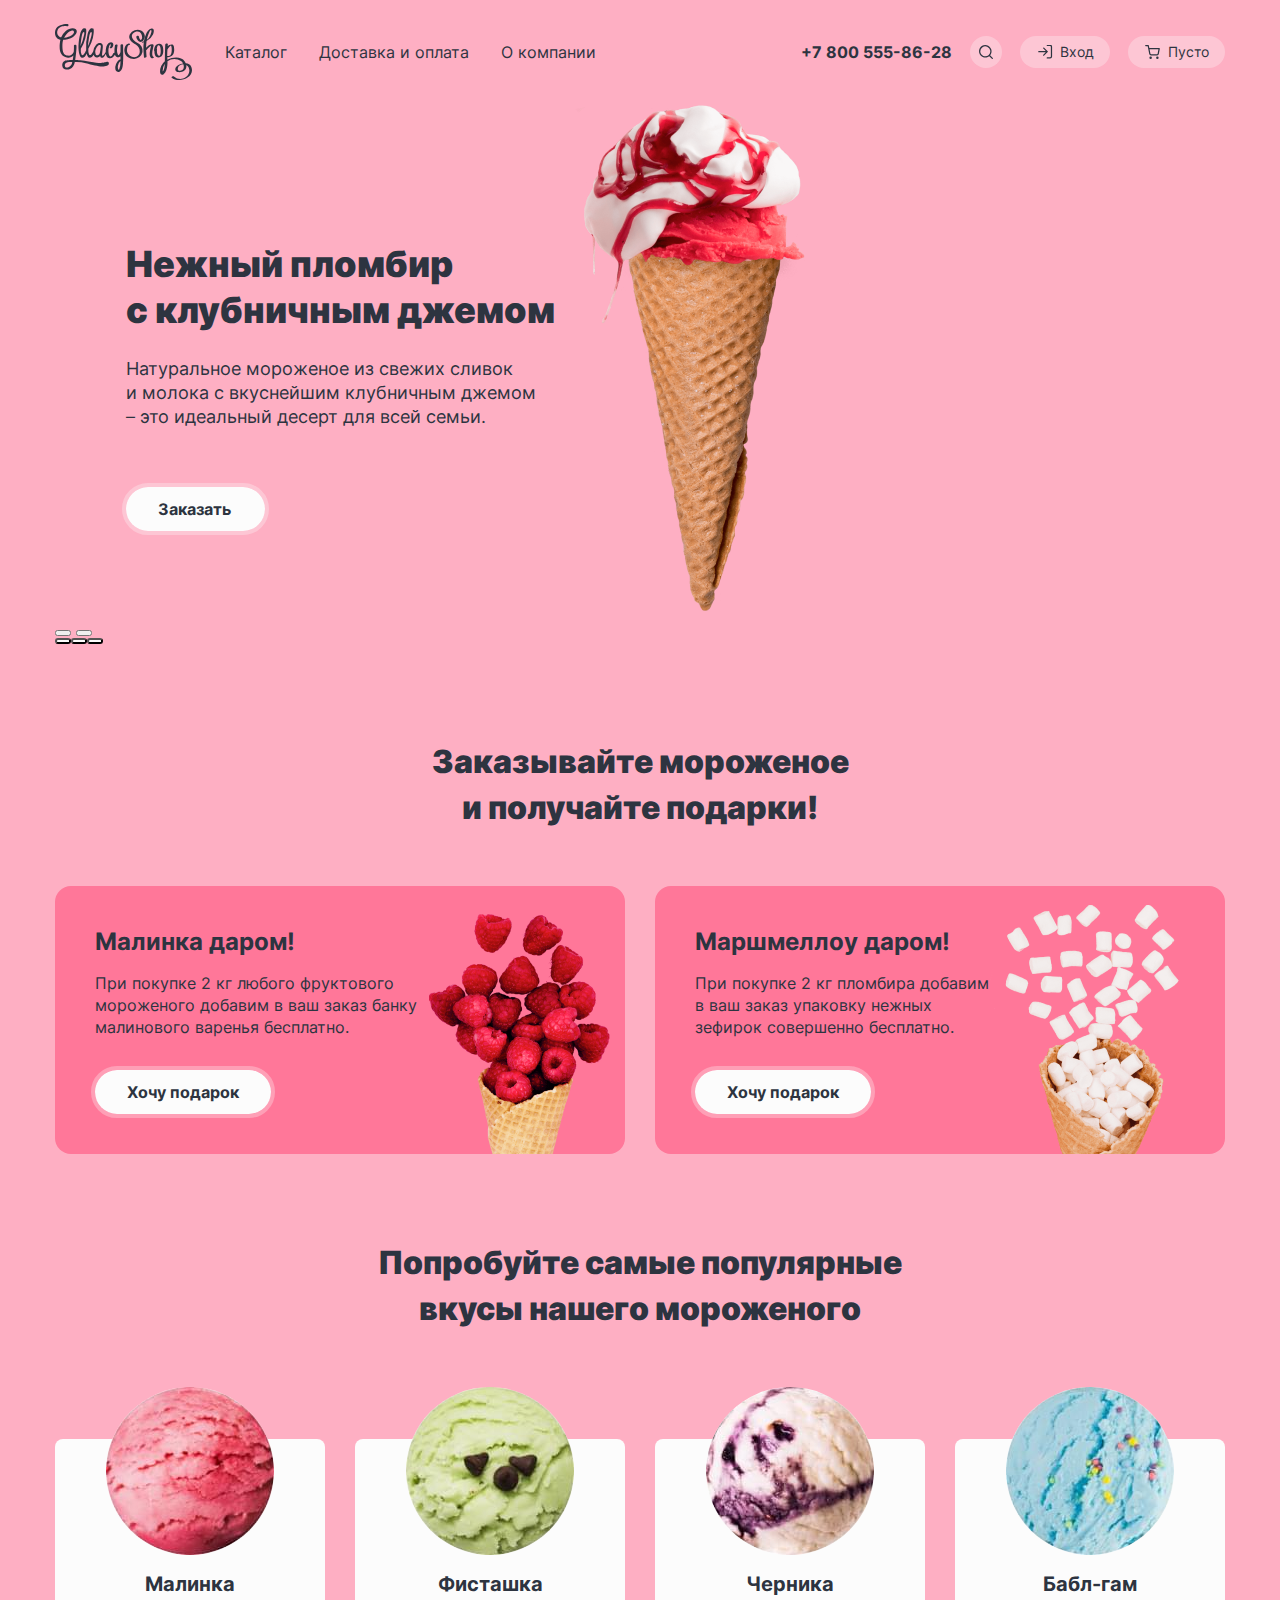
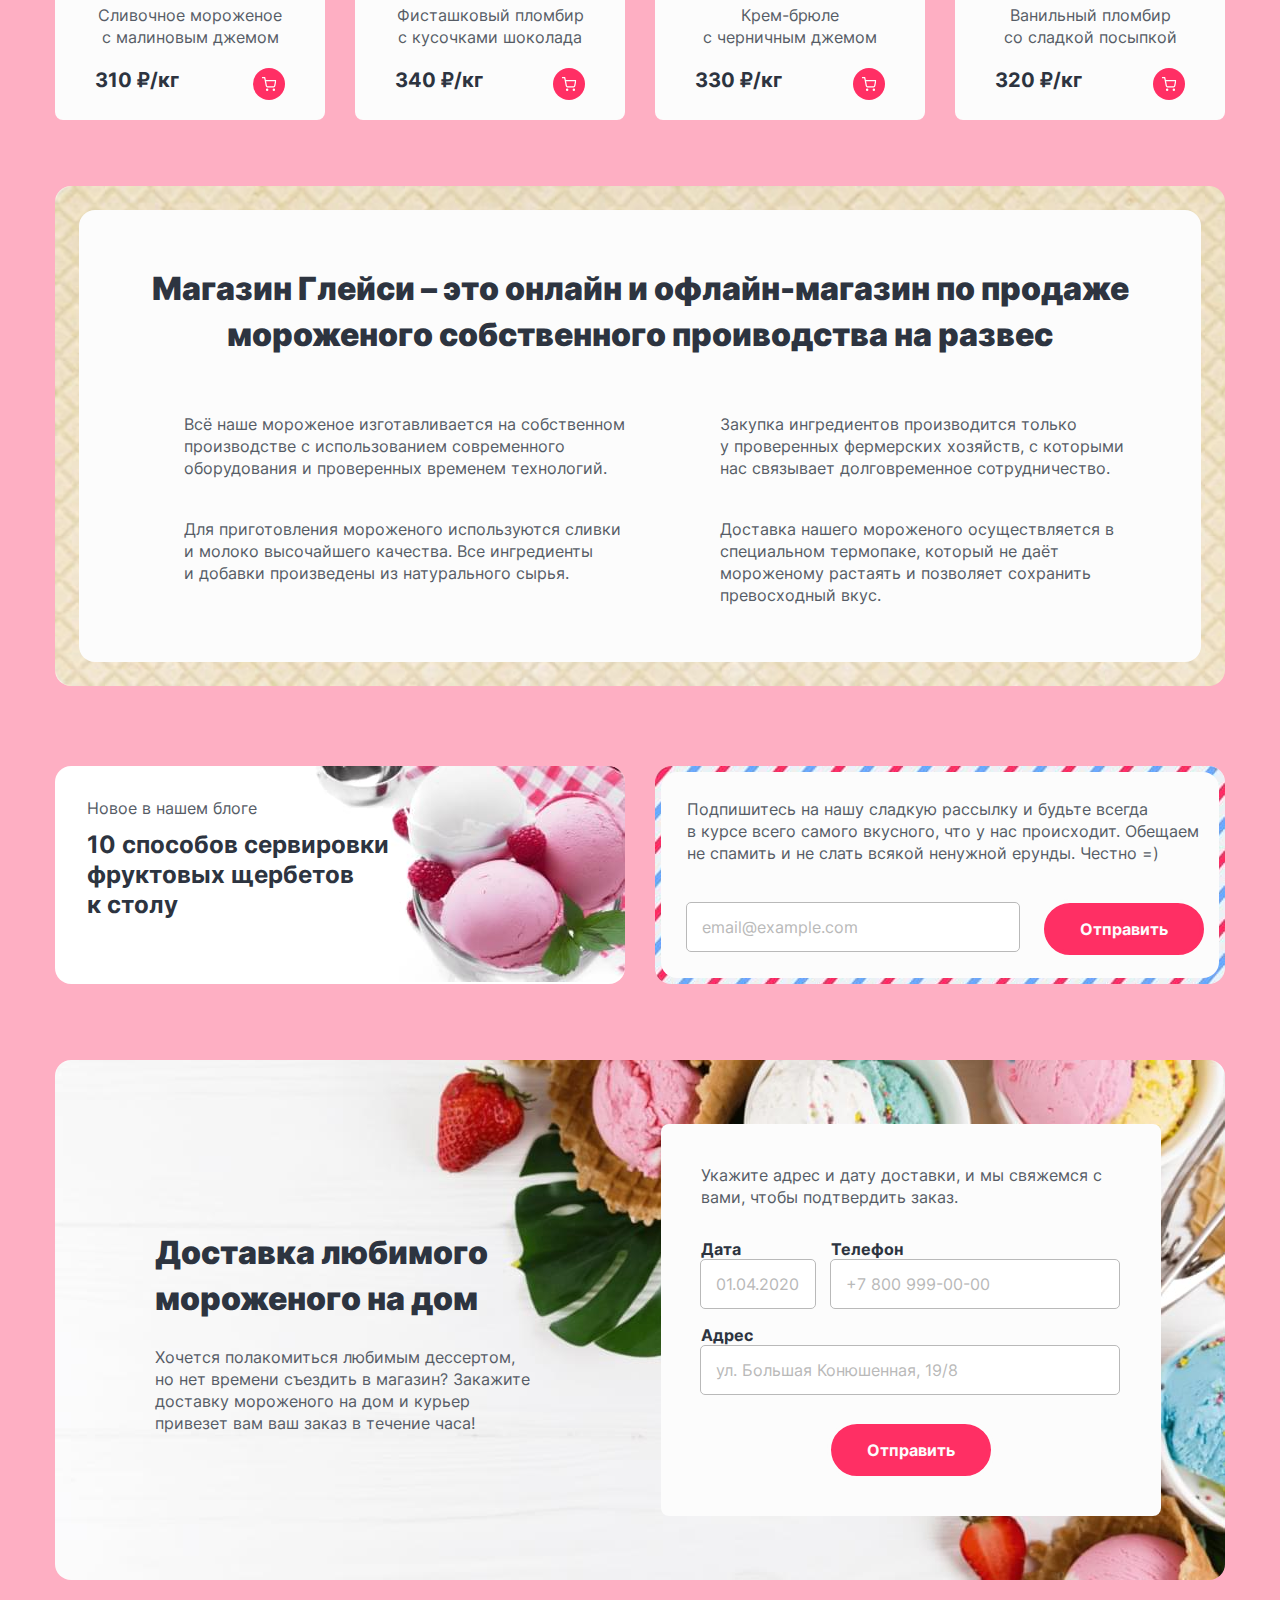
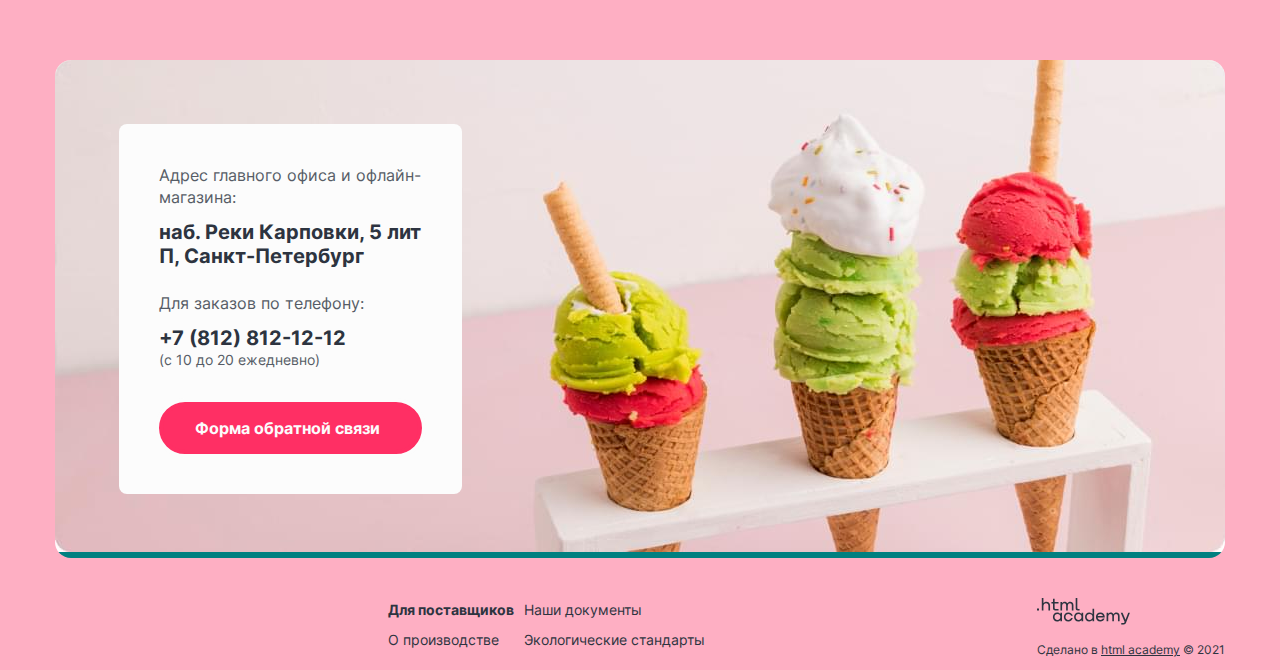
==== index.html @ 1f82e89e "мелкие сетки на гридах" ====
<!DOCTYPE html>
<html lang="ru">

<head>
  <meta charset="utf-8">
  <title>Глейси</title>
  <link rel="stylesheet" href="css/styles.css">
</head>

<body>
  <header class="page-header container">
    <nav class="navigation">
      <a class="logo" href="/index.html">
        <img src="img/header/logo.svg" width="137" height="56" alt="Логотип глейси">
      </a>
      <ul class="navigation-list list-default">
        <li class="navigation-item">
          <a class="navigation-link" href="catalog.html">Каталог</a>
        </li>
        <li class="navigation-item">
          <a class="navigation-link" href="#">Доставка и оплата</a>
        </li>
        <li class="navigation-item">
          <a class="navigation-link" href="#">О компании</a>
        </li>
      </ul>
      <div class="interaction">
        <a class="interaction-phone" href="tel:+78005558628">+7 800 555-86-28</a>
        <div class="interaction-item">
          <a class="interaction-link interaction-link--search" href="#" aria-label="Поиск"></a>
        </div>
        <div class="interaction-item">
          <a class="interaction-link interaction-link--login" href="#">Вход</a>
        </div>
        <div class="interaction-item">
          <a class="interaction-link interaction-link--cart" href="#" aria-label="Корзина">Пусто</a>
        </div>
      </div>
    </nav>
  </header>


  <main class="main-index">
    <h1 class="visually-hidden">
      Магазин мороженного Глейси
    </h1>
    <section class="promo container">
      <h2 class="visually-hidden">
        Промо акция
      </h2>
      <div class="slide slide--active">
        <div class="slide-text">
          <p class="slide-name">Нежный пломбир с&nbsp;клубничным джемом</p>
          <p class="slide-description">Натуральное мороженое из свежих сливок и&nbsp;молока с вкуснейшим клубничным
            джемом –
            это идеальный десерт для всей семьи.</p>
          <a class="slide-button button" href="#">
            Заказать
          </a>
        </div>
        <div class="slide-img">
          <img src="img/promo-strawberry.png" width="306" height="507" alt="Пломбир с клубничным джемом">
        </div>
      </div>
      <div class="slide">
        <div class="slide-text">
          <p class="slide-name">Сливочное мороженое со вкусом банана</p>
          <p class="slide-description">Сливочное мороженое с ярким банановым вкусом подарит вам свежесть и наслаждение
            даже в самый жаркий летний день.</p>
          <a class="slide-button button" href="#">
            Заказать
          </a>
        </div>
        <div class="slide-img">
          <img src="img/promo-banana.png" width="306" height="507" alt="Пломбир со вкусом банана">
        </div>
      </div>
      <div class="slide">
        <div class="slide-text">
          <p class="slide-name">Карамельный пломбир с маршмеллоу</p>
          <p class="slide-description">Необычный сладкий дессерт с карамельный топпингом и кусочками зефира завоюет
            сердца сладкоежек всех возрастов.</p>
          <a class="slide-button button" href="#">
            Заказать
          </a>
        </div>
        <div class="slide-img">
          <img src="img/promo-marshmallow.png" width="306" height="507" alt="Карамельный пломбир с маршмеллоу">
        </div>
      </div>
      <div class="promo-buttons">
        <button class="promo-button promo-button--left" type="button" aria-label="Левая прокрутка мороженных"></button>
        <button class="promo-button promo-button--right" type="button"
          aria-label="Правая прокрутка мороженных"></button>
      </div>
      <div class="promo-bottom">
        <div class="pagination">
          <button class="pagination-button pagination-button--active" type="button"
            aria-label="Перейти к первому слайду"></button>
          <button class="pagination-button" type="button" aria-label="Перейти ко второму слайду"></button>
          <button class="pagination-button" type="button" aria-label="Перейти к третьему слайду"></button>
        </div>
        <div class="socials">
          <a class="socials-link" href="https://twitter.com/htmlacademy_ru" aria-label="Вконтакте"></a>
          <a class="socials-link" href="https://www.facebook.com/htmlacademy" aria-label="Фейсбук"></a>
          <a class="socials-link" href="https://www.instagram.com/htmlacademy/" aria-label="Инстаграм"></a>
        </div>
      </div>
    </section>

    <section class="presents block container">
      <h2 class="presents-title title">
        Заказывайте мороженое и получайте подарки!
      </h2>
      <div class="presents-offers">
        <article class="offer offer--raspberries">
          <h3 class="visually-hidden">
            Малина в подарок
          </h3>
          <div class="offer-text">
            <p class="offer-name">Малинка даром!</p>
            <p class="offer-description">При покупке 2 кг любого фруктового мороженого добавим в ваш заказ банку
              малинового варенья бесплатно.</p>
            <a class="offer-link button" href="#">
              Хочу подарок
            </a>
          </div>
        </article>
        <article class="offer offer--marshmallow">
          <h3 class="visually-hidden">
            Маршмеллоу в подарок
          </h3>
          <div class="offer-text">
            <p class="offer-name">Маршмеллоу даром!</p>
            <p class="offer-description">При покупке 2 кг пломбира добавим в&nbspваш заказ упаковку нежных
              зефирок&nbspсовершенно бесплатно.</p>
            <a class="offer-link button" href="#">
              Хочу подарок
            </a>
          </div>
        </article>
      </div>
    </section>

    <section class="popular container block">
      <h2 class="popular-title title">
        Попробуйте самые популярные вкусы нашего мороженого
      </h2>
      <div class="catalog-content">
        <article class="product">
          <img class="product-img" src="img/catalog/product-1.jpg" width="168" height="168" alt="Малинка">
          <div class="product-content">
            <h3 class="product-title">
              Малинка
            </h3>
            <p class="product-about">Сливочное мороженое с малиновым джемом</p>
            <div class="product-description">
              <p class="product-price">310 ₽/кг</p>
              <button class="product-button" type="button" aria-label="Добавить в корзину"></button>
            </div>
          </div>
        </article>
        <article class="product">
          <img class="product-img" src="img/catalog/product-2.jpg" width="168" height="168" alt="Фисташка">
          <div class="product-content">
            <h3 class="product-title">
              Фисташка
            </h3>
            <p class="product-about">Фисташковый пломбир с кусочками шоколада</p>
            <div class="product-description">
              <p class="product-price">340 ₽/кг</p>
              <button class="product-button" type="button" aria-label="Добавить в корзину"></button>
            </div>
          </div>
        </article>
        <article class="product">
          <img class="product-img" src="img/catalog/product-3.jpg" width="168" height="168" alt="Черника">
          <div class="product-content">
            <h3 class="product-title">
              Черника
            </h3>
            <p class="product-about">Крем-брюле с&nbspчерничным джемом</p>
            <div class="product-description">
              <p class="product-price">330 ₽/кг</p>
              <button class="product-button" type="button" aria-label="Добавить в корзину"></button>
            </div>
          </div>
        </article>
        <article class="product">
          <img class="product-img" src="img/catalog/product-4.jpg" width="168" height="168" alt="Бабл-гам">
          <div class="product-content">
            <h3 class="product-title">
              Бабл-гам
            </h3>
            <p class="product-about">Ванильный пломбир со&nbspсладкой посыпкой</p>
            <div class="product-description">
              <p class="product-price">320 ₽/кг</p>
              <button class="product-button" type="button" aria-label="Добавить в корзину"></button>
            </div>
          </div>
        </article>
      </div>
    </section>

    <article class="manufacture container block">
      <div class="manufacture-block">
        <div class="manufacture-content">
          <h2 class="manufacture-title title">
            Магазин Глейси – это онлайн и офлайн-магазин по продаже мороженого собственного проиводства на развес
          </h2>
          <ul class="manufacture-list list-default">
            <li class="manufacture-item manufacture-item--equipment">
              <p>Всё наше мороженое изготавливается на собственном производстве с использованием современного
                оборудования и проверенных временем технологий.</p>
            </li>
            <li class="manufacture-item manufacture-item--quality">
              <p>Закупка ингредиентов производится только у&nbsp;проверенных фермерских хозяйств, с которыми
                нас&nbsp;связывает
                долговременное сотрудничество.</p>
            </li>
            <li class="manufacture-item manufacture-item--purchase">
              <p>Для приготовления мороженого используются сливки и молоко высочайшего качества. Все ингредиенты
                и&nbsp;добавки произведены из натурального сырья.</p>
            </li>
            <li class="manufacture-item manufacture-item--delivery">
              <p>Доставка нашего мороженого осуществляется в специальном термопаке, который не даёт мороженому растаять
                и позволяет сохранить превосходный вкус.</p>
            </li>
          </ul>
        </div>
      </div>
    </article>

    <section class="blog container block">
      <div class="new">
        <p class="new-info">Новое в нашем блоге</p>
        <a class="new-link" href="#">
          <h3 class="new-title">
            10 способов сервировки фруктовых щербетов к&nbspстолу
          </h3>
        </a>
      </div>
      <article class="subscription">
        <h3 class="visually-hidden">
          Подписка на статьи
        </h3>
        <div class="subscription-content">
          <p>Подпишитесь на нашу сладкую рассылку и будьте всегда
            в&nbspкурсе всего самого вкусного, что у нас происходит. Обещаем не спамить и не слать всякой ненужной
            ерунды.
            Честно =)</p>
          <form class="subscription-form" action="https://echo.htmlacademy.ru/" method="GET">
            <div class="field">
              <label class="field-label visually-hidden" for="email">
                Ввод email
              </label>
              <input class="field-input" type="email" placeholder="email@example.com" id="email" name="email" required>
            </div>
            <button class="button button--red" type="submit">
              Отправить
            </button>
          </form>
        </div>
      </article>
    </section>

    <section class="connection container block">
      <div class="connection-content">
        <div class="delivery">
          <h2 class="delivery-title title">
            Доставка любимого мороженого на дом
          </h2>
          <p>Хочется полакомиться любимым дессертом, но нет времени съездить в магазин? Закажите доставку мороженого на
            дом и курьер привезет вам ваш заказ в течение часа!</p>
        </div>
        <div class="feedback">
          <p>Укажите адрес и дату доставки, и мы свяжемся с вами, чтобы подтвердить заказ.</p>
          <form class="form" action="https://echo.htmlacademy.ru/" method="get">
            <ul class="form-list list-default">
              <li class="field">
                <label class="field-label field-label--help" for="date">
                  Дата
                </label>
                <input class="field-input" type="text" placeholder="01.04.2020" id="date" name="date" required>
              </li>
              <li class="field">
                <label class="field-label" for="tel">
                  Телефон
                </label>
                <input class="field-input" type="tel" placeholder="+7 800 999-00-00" id="tel" name="tel" required>
              </li>
              <li class="field">
                <label class="field-label field-label--help" for="location">
                  Адрес
                </label>
                <input class="field-input" type="text" placeholder="ул. Большая Конюшенная, 19/8" id="location"
                  name="adress" required>
              </li>
            </ul>
            <button class="button button--red feedback-submit" type="submit">
              Отправить
            </button>
          </form>
        </div>
      </div>
    </section>

    <section class="contacts container block">
      <div class="contacts-content">
        <h2 class="visually-hidden">
          Контакты
        </h2>
        <article class="office">
          <h3 class="visually-hidden">
            Адрес магазина и форма обратной связи
          </h3>
          <p class="office-text">Адрес главного офиса и офлайн-магазина:</p>
          <a class="office-location" href="#">наб. Реки Карповки, 5 лит П, Санкт-Петербург</a>
          <p class="office-text">Для заказов по телефону:</p>
          <a class="office-tel" href="tel:+78128121212">+7 (812) 812-12-12</a>
          <p class="office-time">(с 10 до 20 ежедневно)</p>
          <a class="office-feedback button button--red" href="#">
            Форма обратной связи
          </a>
        </article>
      </div>
    </section>
  </main>


  <footer class="page-footer container">
    <div class="socials">
      <a class="socials-link" href="https://twitter.com/htmlacademy_ru" aria-label="Вконтакте"></a>
      <a class="socials-link" href="https://www.facebook.com/htmlacademy" aria-label="Фейсбук"></a>
      <a class="socials-link" href="https://www.instagram.com/htmlacademy/" aria-label="Инстаграм"></a>
    </div>
    <ul class="info list-default">
      <li class="info-item">
        <a class="info-link info-link--bold" href="#">Для поставщиков</a>
      </li>
      <li class="info-item">
        <a class="info-link" href="#">Наши документы</a>
      </li>
      <li class="info-item">
        <a class="info-link" href="#">О производстве</a>
      </li>
      <li class="info-item">
        <a class="info-link" href="#">Экологические стандарты</a>
      </li>
    </ul>
    <div class="author-info">
      <a class="author-logo" href="https://htmlacademy.ru/">
        <img src="img/footer/logo-htmlacademy.svg" width="93" height="27" alt="Логотип академии">
      </a>
      <p class="author-about">Сделано в <a href="https://htmlacademy.ru/" class="author-link">html academy</a> © 2021
      </p>
    </div>
  </footer>
</body>

</html>
---- css/styles.css ----
*,
*::before,
*::after {
  box-sizing: border-box;
}

.visually-hidden {
  position: absolute;
  width: 1px;
  height: 1px;
  margin: -1px;
  border: 0;
  padding: 0;
  white-space: nowrap;
  clip-path: inset(50%);
  clip: rect(0 0 0 0);
  overflow: hidden;
}

@font-face {
  font-family: "Inter";
  font-style: normal;
  font-weight: 400;
  src: url("../fonts/inter-400.woff2") format("woff2");
  font-display: swap;
}

@font-face {
  font-family: "Inter";
  font-style: normal;
  font-weight: 900;
  src: url("../fonts/inter-900.woff2") format("woff2");
  font-display: swap;
}

@font-face {
  font-family: "Inter";
  font-style: normal;
  font-weight: 700;
  src: url("../fonts/inter-700.woff2") format("woff2");
  font-display: swap;
}

:root {
  --color-basic-dark: #565c66;
  --color-extra-dark: #2d3440;
  --color-extra-light: #fcfcfc;
  --color-basic-neutral: #b9b9b9;
  --color-extra-bright: #ff2f64;
  --color-special-bright: #ff4a78;
  --color-ghost: #fcfcfc4d;
}

body {
  font-family: "Inter", "Arial", sans-serif;
  font-weight: 400;
  font-size: 16px;
  line-height: 22px;
  color: var(--color-basic-dark);
  min-height: 100vh;
  margin: 0;
  background-color: #feafc3;
}

.container {
  width: 1230px;
  padding: 0 30px;
  margin: 0 auto;
}

.list-default {
  list-style: none;
  padding: 0;
  margin: 0;
}

.title {
  font-weight: 900;
  font-size: 32px;
  line-height: 46px;
  color: var(--color-extra-dark);
}

.button {
  display: block;
  font-family: "Inter", "Arial", sans-serif;
  font-weight: 700;
  font-size: 16px;
  line-height: 20px;
  color: var(--color-extra-dark);
  background-color: var(--color-extra-light);
  text-decoration: none;
  outline: 4px solid var(--color-ghost);
  border-radius: 26px;
  padding: 12px 32px;
}

.button--red {
  color: var(--color-extra-light);
  background-color: var(--color-extra-bright);
  border: 4px solid var(--color-extra-bright);
  border-radius: 26px;
}

.field-label {
  font-weight: 700;
  line-height: 20px;
  color: var(--color-extra-dark);
}

.navigation {
  display: flex;
  padding: 24px 0;
  align-items: center;
}

.logo {
  display: block;
  margin-right: 17px;
}

.logo img {
  display: block;
  width: 137px;
  height: 56px;
}

.navigation-list {
  display: flex;
  flex-wrap: wrap;
}

.interaction {
  display: flex;
  margin-left: auto;
  align-items: center;
}

.navigation-link {
  line-height: 20px;
  color: var(--color-extra-dark);
  text-decoration: none;
  padding: 8px 16px;
  border-radius: 26px;
}

.navigation-link--current {
  color: var(--color-extra-light);
  background-color: var(--color-special-bright);
}

.interaction-phone {
  font-weight: 700;
  line-height: 20px;
  color: var(--color-extra-dark);
  text-decoration: none;
  margin-right: 18px;
}

.interaction-item:not(:last-child) {
  margin-right: 18px;
}

.interaction-link {
  display: block;
  font-size: 14px;
  line-height: 20px;
  color: var(--color-extra-dark);
  text-decoration: none;
  position: relative;
  background-color: var(--color-ghost);
  border-radius: 26px;
}

.interaction-link--cart,
.interaction-link--login,
.interaction-link--full {
  padding: 6px 16px 6px 40px;
}

.interaction-link--search {
  width: 32px;
  height: 32px;
}

.interaction-link::before {
  content: "";
  position: absolute;
  top: 50%;
  left: 0;
  background-color: var(--color-extra-dark);
  transform: translateY(-50%);
}

.interaction-link--search::before {
  width: 15px;
  height: 15px;
  transform: translate(-50%, -50%);
  left: 50%;
  mask: url("../img/header/icon-search.svg") no-repeat center/cover;
  -webkit-mask: url("../img/header/icon-search.svg") no-repeat center/cover;
}

.interaction-link--login::before {
  width: 15px;
  height: 15px;
  left: 18px;
  mask: url("../img/header/icon-login.svg") no-repeat center/cover;
  -webkit-mask: url("../img/header/icon-login.svg") no-repeat center/cover;
}

.interaction-link--cart::before {
  width: 15px;
  height: 15px;
  left: 17px;
  mask: url("../img/header/cart.svg") no-repeat center/cover;
  -webkit-mask: url("../img/header/cart.svg") no-repeat center/cover;
}

.interaction-link--full::before {
  width: 15px;
  height: 15px;
  left: 17px;
  mask: url("../img/header/cart-full.svg") no-repeat center/cover;
  -webkit-mask: url("../img/header/cart-full.svg") no-repeat center/cover;
}

.slide {
  display: none;
}

.slide--active {
  display: flex;
}

.slide-text {
  max-width: 500px;
  padding-top: 137px;
  padding-left: 71px;
}

.slide-name {
  font-weight: 900;
  font-size: 36px;
  line-height: 46px;
  color: var(--color-extra-dark);
  margin: 0;
  margin-bottom: 24px;
}

.slide-description {
  font-size: 18px;
  line-height: 24px;
  color: var(--color-extra-dark);
  max-width: 419px;
  margin: 0;
  margin-bottom: 58px;
}

.slide-button {
  width: 139px;
}

.presents {
  padding-top: 95px;
}

.presents-title {
  text-align: center;
  margin: 0 auto 55px;
  max-width: 417px;
}

.presents-offers {
  display: flex;
  flex-wrap: wrap;
}

.offer {
  width: 570px;
  background-color: #ff7799;
  border-radius: 16px;
  padding: 41px 0 40px 40px;
  background-repeat: no-repeat;
}

.offer--raspberries {
  background-image: url("../img/offer-rasberries.png");
  background-position: bottom right 15px;
}

.offer--marshmallow {
  background-image: url("../img/offer-marshmallow.png");
  background-position: bottom right 7px;
}

.offer-text {
  max-width: 322px;
}

.offer:nth-child(odd) {
  margin-right: 30px;
}

.offer-name {
  font-weight: 700;
  font-size: 24px;
  line-height: 30px;
  color: var(--color-extra-dark);
  margin: 0 0 15px;
}

.offer-description {
  color: var(--color-extra-dark);
  margin: 0 0 32px;
}

.offer-link {
  display: block;
  width: 176px;
}

.popular {
  padding-top: 86px;
}

.popular-title {
  text-align: center;
  margin: 0 auto 55px;
  max-width: 527px;
}

.product {
  position: relative;
  padding-top: 52px;
}

.catalog-content {
  display: grid;
  grid-template-columns: repeat(auto-fill, minmax(270px, 270px));
  justify-content: center;
  grid-gap: 30px;
}

.product-img {
  display: block;
  width: 168px;
  height: 168px;
  border-radius: 50%;
  position: absolute;
  top: 0;
  left: 50%;
  transform: translateX(-50%);
}

.product-content {
  background-color: var(--color-extra-light);
  padding: 133px 40px 20px;
  border-radius: 8px;
}

.product-description {
  display: flex;
  justify-content: space-between;
}

.product-button {
  width: 32px;
  height: 32px;
  padding: 0;
  border: none;
  display: block;
  font-size: 14px;
  line-height: 20px;
  position: relative;
  text-decoration: none;
  background-color: var(--color-extra-bright);
  border-radius: 26px;
}

.product-button::before {
  width: 15px;
  height: 15px;
  transform: translate(-50%, -50%);
  left: 50%;
  content: "";
  position: absolute;
  top: 50%;
  background-color: var(--color-extra-light);
  mask: url("../img/header/cart.svg") no-repeat center/cover;
  -webkit-mask: url("../img/header/cart.svg") no-repeat center/cover;
}

.product-title {
  font-weight: 700;
  font-size: 20px;
  line-height: 24px;
  color: var(--color-extra-dark);
  margin: 0 0 8px;
  text-align: center;
}

.product-about {
  margin: 0 0 20px;
  text-align: center;
}

.product-price {
  font-weight: 700;
  font-size: 20px;
  line-height: 24px;
  color: var(--color-extra-dark);
  margin: 0;
}

.manufacture {
  padding-top: 66px;
}

.manufacture-block {
  padding: 24px;
  background-image: url("../img/manufacture-bg.jpg");
  background-color: #008080;
  background-repeat: repeat;
  background-size: cover;
  border-radius: 16px;
}

.manufacture-content {
  padding: 56px 40px;
  border-radius: 16px;
  background-color: var(--color-extra-light);
}

.manufacture-title {
  margin: 0 auto 55px;
  text-align: center;
  max-width: 995px;
}

.manufacture-list {
  display: grid;
  grid-template-columns: repeat(auto-fill, minmax(505px, 505px));
  justify-content: center;
  grid-gap: 39px 31px;
}

.manufacture-item {
  padding-left: 64px;
}

.manufacture-item p {
  margin: 0;
}

.blog {
  display: flex;
  padding-top: 80px;
}

.new {
  width: 570px;
  background-image: url("../img/blog-bg.jpg");
  background-color: #ffffff;
  background-repeat: no-repeat;
  border-radius: 16px;
  margin-right: 30px;
  padding: 32px 224px 0 32px;
}

.new-info {
  line-height: 20px;
  margin: 0 0 12px;
}

.new-title {
  font-weight: 700;
  font-size: 24px;
  line-height: 30px;
  color: var(--color-extra-dark);
  margin: 0;
}

.new-link {
  text-decoration: none;
}

.subscription {
  width: 570px;
  background-image: url("../img/subscription-bg.jpg");
  background-color: #008080;
  background-repeat: repeat;
  border-radius: 16px;
  padding: 6px;
}

.subscription-content {
  background-color: var(--color-extra-light);
  border-radius: 16px;
  padding: 26px 15px 23px 26px;
}

.subscription-content > p {
  margin: 0 0 39px;
}

.subscription-form {
  display: grid;
  grid-template-columns: 1fr auto;
  gap: 25px;
}

.connection {
  padding-top: 76px;
}

.connection p {
  margin: 0;
}

.connection-content {
  display: flex;
  justify-content: space-between;
  background-image: url("../img/connection-bg.jpg");
  background-color: #008080;
  background-repeat: no-repeat;
  border-radius: 16px;
  padding: 64px 64px 64px 100px;
}

.delivery {
  max-width: 378px;
  padding-top: 106px;
}

.delivery-title {
  margin: 0 0 24px;
}

.feedback {
  max-width: 500px;
  background-color: var(--color-extra-light);
  border-radius: 8px;
  padding: 40px;
}

.feedback > p {
  margin-bottom: 30px;
}

.form-list {
  display: grid;
  grid-template-columns: 114px 288px;
  gap: 16px;
  margin-bottom: 30px;
}

.field-input {
  font-family: "Inter", "Arial", sans-serif;
  font-weight: 400;
  font-size: 16px;
  line-height: 20px;
  color: var(--color-extra-dark);
  display: block;
  width: 100%;
  height: 48px;
  padding: 0 15px;
  border: none;
  outline: 1px solid #b9b9b9;
  border-radius: 4px;
}

.field-input::placeholder {
  color: var(--color-basic-neutral);
}

.field:nth-child(3) {
  grid-column: 1/-1;
}

.feedback-submit {
  margin: 0 auto;
}

.contacts {
  padding-top: 80px;
}

.contacts-content {
  background-image: url("../img/contacts-bg.jpg");
  background-color: #008080;
  background-repeat: no-repeat;
  border-radius: 16px;
  padding: 64px;
}

.office {
  width: 343px;
  background-color: var(--color-extra-light);
  border-radius: 8px;
  padding: 40px;
}

.office-location,
.office-tel {
  font-weight: 700;
  font-size: 20px;
  line-height: 24px;
  color: var(--color-extra-dark);
  text-decoration: none;
}

.office-location {
  display: block;
  margin-bottom: 24px;
}

.office-tel {
  margin: 0;
}

.office-text {
  margin: 0 0 12px;
}

.office-time {
  font-size: 14px;
  line-height: 20px;
  margin: 0 0 32px;
}

.office-feedback {
  display: block;
  text-decoration: none;
}

.page-footer {
  display: flex;
  flex-wrap: wrap;
  justify-content: space-between;
  padding-top: 40px;
  align-items: flex-start;
}

.info {
  display: grid;
  grid-template-columns: auto auto;
  justify-content: center;
  grid-gap: 8px 10px;
}

.info-link {
  font-size: 14px;
  line-height: 20px;
  color: var(--color-extra-dark);
  text-decoration: none;
}

.info-link--bold {
  font-weight: 700;
}

.author-about {
  font-size: 12px;
  line-height: 16px;
  color: var(--color-extra-dark);
}

.author-link {
  color: var(--color-extra-dark);
}

.breadcrumbs {
  padding-top: 30px;
  margin-bottom: 17px;
}

.breadcrumbs-list {
  display: flex;
  flex-wrap: wrap;
}

.breadcrumbs-link {
  font-weight: 700;
  font-size: 14px;
  line-height: 20px;
  color: var(--color-extra-dark);
}

.breadcrumbs-link:not([href]) {
  text-decoration: none;
}

.inner-header-title {
  margin: 0 0 39px;
}

.catalog-filter-list {
  display: flex;
  flex-wrap: wrap;
}

.catalog-filter-group {
  margin: 0;
  padding: 0;
  border: none;
}

.filter-header {
  display: flex;
  flex-wrap: wrap;
}

.filter-footer {
  display: flex;
  flex-wrap: wrap;
}

.sorting-type {
  font-size: 14px;
  line-height: 20px;
  color: var(--color-extra-dark);
}

.select-control {
  font-size: 14px;
  line-height: 20px;
  color: var(--color-extra-dark);
}

.sorting-type-submit {
  font-family: "Inter", "Arial", sans-serif;
  font-weight: 700;
  font-size: 14px;
  line-height: 20px;
  color: var(--color-extra-dark);
  background-color: var(--color-ghost);
  border: 2px solid var(--color-extra-light);
  border-radius: 20px;
}

.catalog {
  padding-top: 50px;
}

.pages {
  display: flex;
  flex-wrap: wrap;
  padding-top: 56px;
}

.pagination {
  display: flex;
  flex-wrap: wrap;
}

.show-more {
  margin: 0 auto;
}

.pagination-button {
  line-height: 20px;
  color: var(--color-extra-dark);
  text-decoration: none;
}

.pagination-button:not([href]) {
  background-color: var(--color-extra-light);
  border-radius: 50px;
}
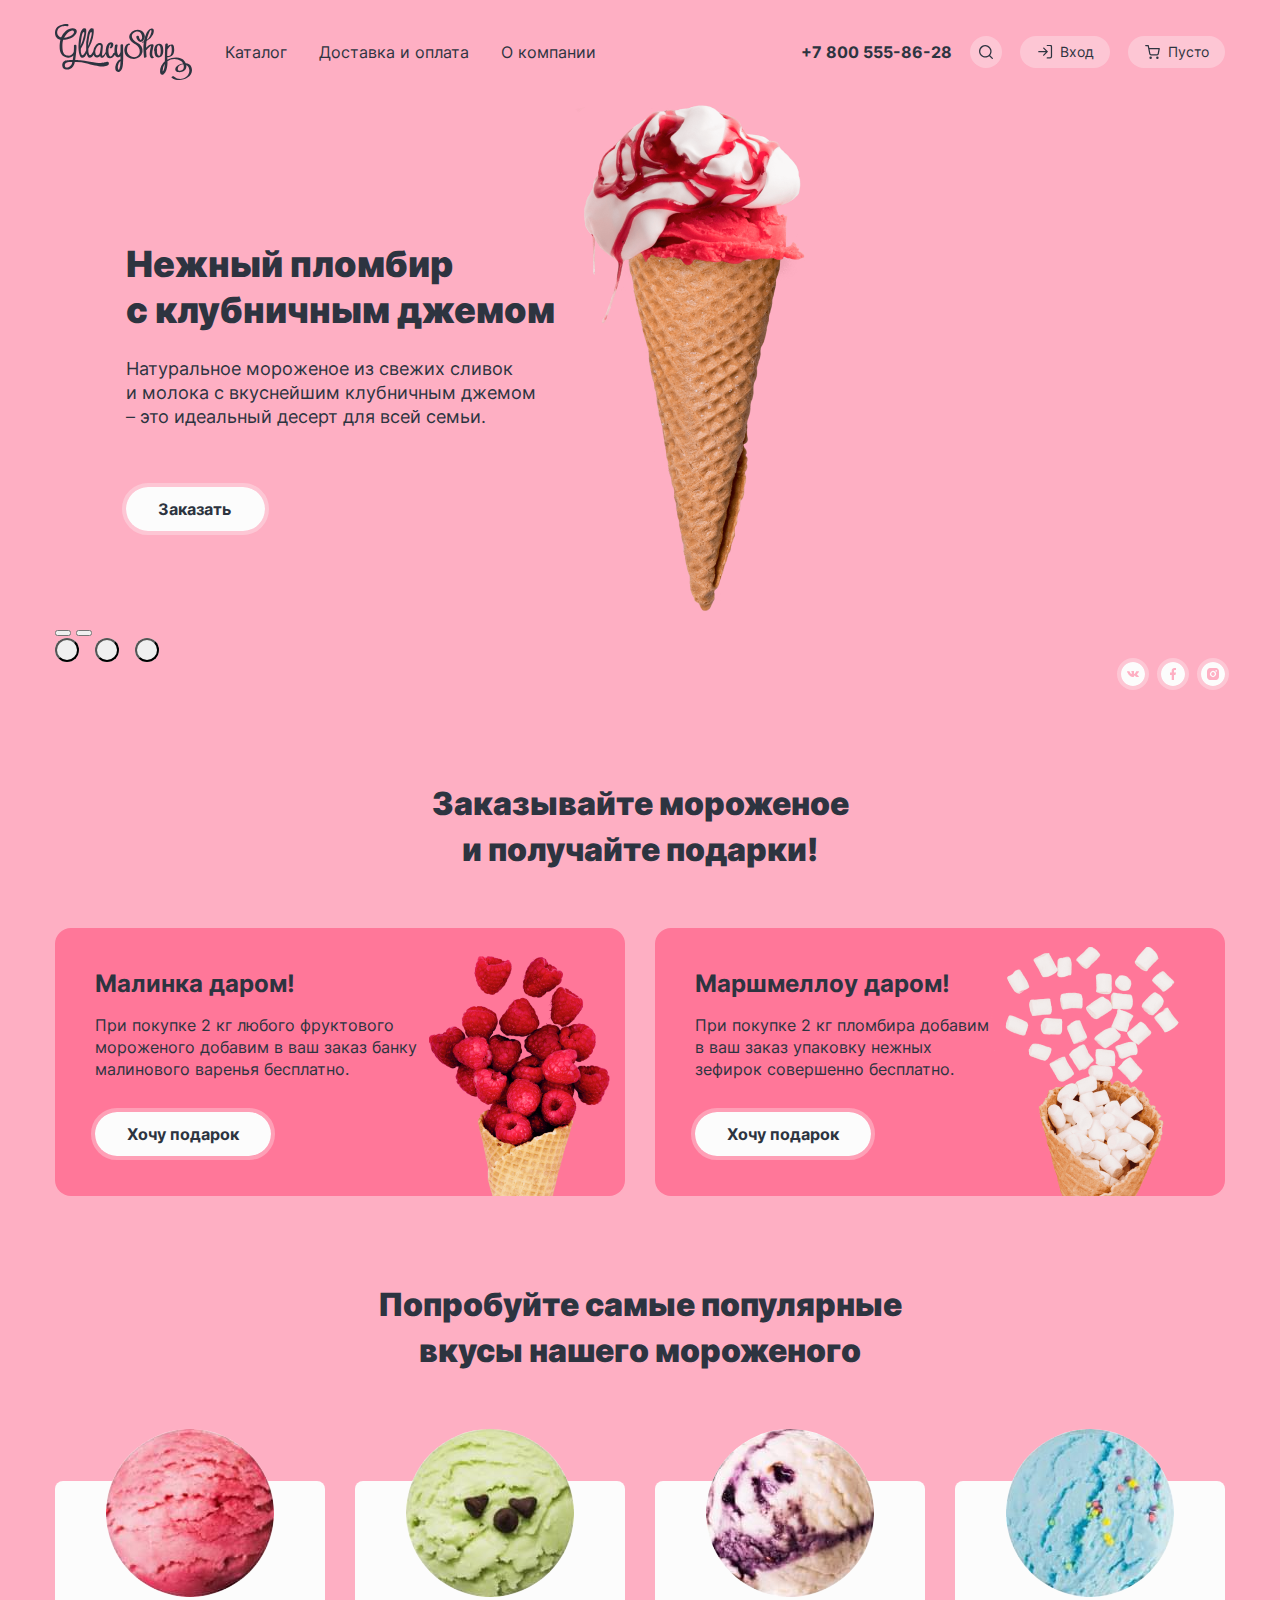
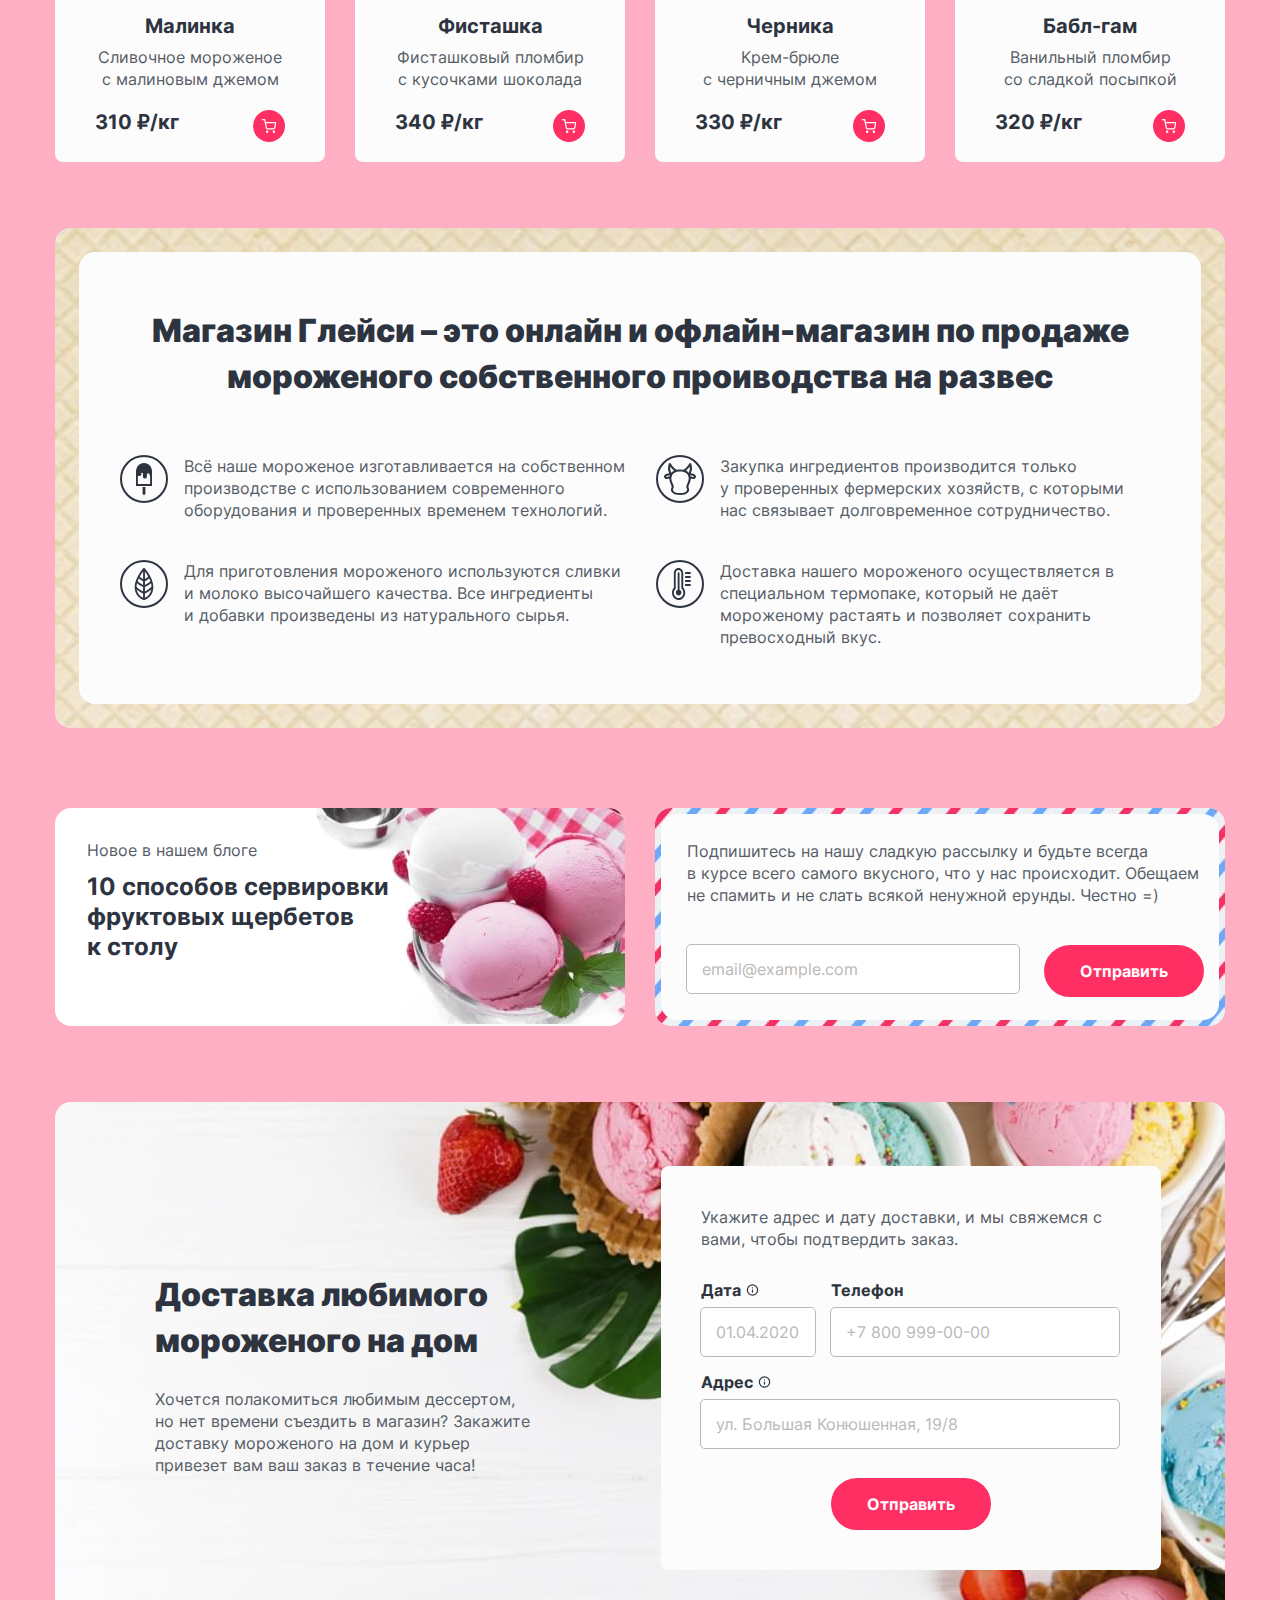
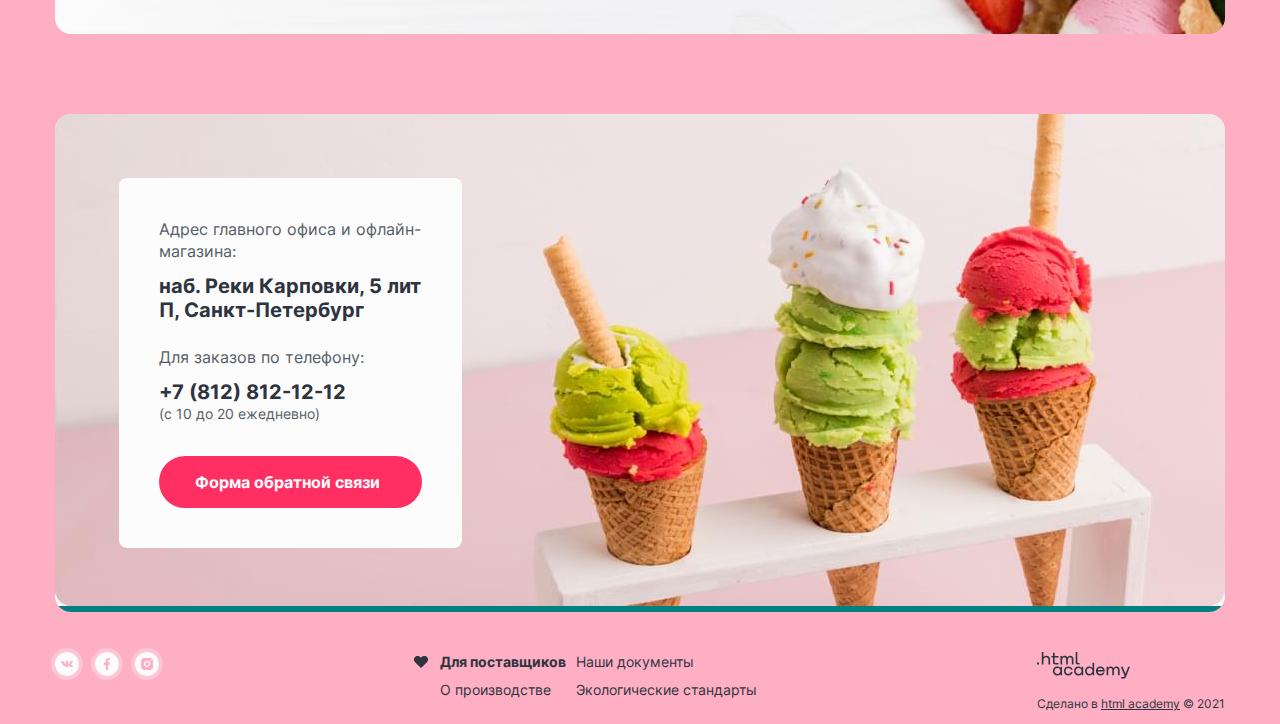
==== commit ada6d98f: "Декоративные элементы на главной странице" ====
--- a/index.html
+++ b/index.html
@@ -101,9 +101,9 @@
           <button class="pagination-button" type="button" aria-label="Перейти к третьему слайду"></button>
         </div>
         <div class="socials">
-          <a class="socials-link" href="https://twitter.com/htmlacademy_ru" aria-label="Вконтакте"></a>
-          <a class="socials-link" href="https://www.facebook.com/htmlacademy" aria-label="Фейсбук"></a>
-          <a class="socials-link" href="https://www.instagram.com/htmlacademy/" aria-label="Инстаграм"></a>
+          <a class="socials-link socials-link--vk" href="https://twitter.com/htmlacademy_ru" aria-label="Вконтакте"></a>
+          <a class="socials-link socials-link--facebook" href="https://www.facebook.com/htmlacademy" aria-label="Фейсбук"></a>
+          <a class="socials-link socials-link--instagram" href="https://www.instagram.com/htmlacademy/" aria-label="Инстаграм"></a>
         </div>
       </div>
     </section>
@@ -134,7 +134,7 @@
             <p class="offer-name">Маршмеллоу даром!</p>
             <p class="offer-description">При покупке 2 кг пломбира добавим в&nbspваш заказ упаковку нежных
               зефирок&nbspсовершенно бесплатно.</p>
-            <a class="offer-link button" href="#">
+            <a class="offer-link button button--loadin" href="#">
               Хочу подарок
             </a>
           </div>
@@ -254,7 +254,8 @@
               <label class="field-label visually-hidden" for="email">
                 Ввод email
               </label>
-              <input class="field-input" type="email" placeholder="email@example.com" id="email" name="email" required>
+              <input class="field-input" type="email" placeholder="email@example.com" id="email" name="email">
+              <span class="field-info">Подпись</span>
             </div>
             <button class="button button--red" type="submit">
               Отправить
@@ -280,21 +281,25 @@
               <li class="field">
                 <label class="field-label field-label--help" for="date">
                   Дата
+                  <span class="field-tooltip">Введите дату жизни</span>
                 </label>
-                <input class="field-input" type="text" placeholder="01.04.2020" id="date" name="date" required>
+                <input class="field-input" type="text" placeholder="01.04.2020" id="date" name="date">
+                <span class="field-info">Подпись</span>
               </li>
               <li class="field">
                 <label class="field-label" for="tel">
                   Телефон
                 </label>
-                <input class="field-input" type="tel" placeholder="+7 800 999-00-00" id="tel" name="tel" required>
+                <input class="field-input" type="tel" placeholder="+7 800 999-00-00" id="tel" name="tel">
               </li>
               <li class="field">
                 <label class="field-label field-label--help" for="location">
                   Адрес
+                  <span class="field-tooltip">Введите название улицы, дома и квартиры</span>
                 </label>
                 <input class="field-input" type="text" placeholder="ул. Большая Конюшенная, 19/8" id="location"
-                  name="adress" required>
+                  name="adress">
+                  <span class="field-info">Подпись</span>
               </li>
             </ul>
             <button class="button button--red feedback-submit" type="submit">
@@ -330,9 +335,9 @@
 
   <footer class="page-footer container">
     <div class="socials">
-      <a class="socials-link" href="https://twitter.com/htmlacademy_ru" aria-label="Вконтакте"></a>
-      <a class="socials-link" href="https://www.facebook.com/htmlacademy" aria-label="Фейсбук"></a>
-      <a class="socials-link" href="https://www.instagram.com/htmlacademy/" aria-label="Инстаграм"></a>
+      <a class="socials-link socials-link--vk" href="https://twitter.com/htmlacademy_ru" aria-label="Вконтакте"></a>
+      <a class="socials-link socials-link--facebook" href="https://www.facebook.com/htmlacademy" aria-label="Фейсбук"></a>
+      <a class="socials-link socials-link--instagram" href="https://www.instagram.com/htmlacademy/" aria-label="Инстаграм"></a>
     </div>
     <ul class="info list-default">
       <li class="info-item">
--- a/css/styles.css
+++ b/css/styles.css
@@ -49,6 +49,9 @@
   --color-extra-bright: #ff2f64;
   --color-special-bright: #ff4a78;
   --color-ghost: #fcfcfc4d;
+  --color-navigation: #fcfcfc80;
+  --color-pagination: #fcfcfc66;
+  --color-disabled: #b9b9b94d;
 }
 
 body {
@@ -93,6 +96,24 @@
   outline: 4px solid var(--color-ghost);
   border-radius: 26px;
   padding: 12px 32px;
+  transition: all 0.3s;
+  cursor: pointer;
+}
+
+.button:hover {
+  background-color: var(--color-pagination);
+  outline: 4px solid var(--color-extra-light);
+}
+
+.button:focus {
+  background-color: var(--color-extra-light);
+  outline: 2px solid var(--color-extra-dark);
+}
+
+.button:disabled {
+  color: var(--color-basic-neutral);
+  background-color: #e7e7e7;
+  outline: 4px solid var(--color-pagination);
 }
 
 .button--red {
@@ -100,11 +121,93 @@
   background-color: var(--color-extra-bright);
   border: 4px solid var(--color-extra-bright);
   border-radius: 26px;
+  transition: all 0.3s;
+  cursor: pointer;
+}
+
+.button--red:hover,
+.product-button:hover {
+  color: var(--color-extra-dark);
+  background-color: var(--color-ghost);
+  outline: 2px solid var(--color-extra-bright);
+}
+
+.product-button:hover:not(:focus):before {
+  background-color: var(--color-extra-dark);
+}
+
+.button--red:focus,
+.product-button:focus {
+  color: var(--color-extra-light);
+  background-color: var(--color-extra-bright);
+  outline: 2px solid var(--color-extra-dark);
+}
+
+.button--red:disabled,
+.product-button:disabled {
+  color: var(--color-basic-dark);
+  background-color: var(--color-basic-neutral);
+  outline: 4px solid var(--color-disabled);
+}
+
+.button--process,
+.button--loading {
+  position: relative;
+  padding-right: 50px;
+}
+
+.button--process::before,
+.button--loading::before {
+  content: "";
+  position: absolute;
+  top: 50%;
+  right: 15px;
+  transform: translateY(-50%);
+  width: 16px;
+  height: 16px;
+  border-radius: 50%;
+  border-top: 2px solid rgba(255, 255, 255, 0.2);
+  border-right: 2px solid rgba(255, 255, 255, 0.2);
+  border-bottom: 2px solid rgba(255, 255, 255, 0.2);
+  animation: spinner 1.5s infinite linear;
+}
+.button--process::before {
+  border-left: 2px solid var(--color-extra-light);
+}
+
+.button--loading::before {
+  border-left: 2px solid var(--color-extra-dark);
+}
+
+@keyframes spinner {
+  0% {
+    transform: translateY(-50%) rotate(0deg);
+  }
+  100% {
+    transform: translateY(-50%) rotate(360deg);
+  }
+}
+
+.field {
+  position: relative;
+}
+
+.field-info {
+  display: none;
+  font-size: 14px;
+  line-height: 20px;
+  position: absolute;
+  left: 0px;
+  top: 100%;
+  width: 260px;
 }
 
 .field-label {
+  display: inline-block;
+  vertical-align: middle;
   font-weight: 700;
   line-height: 20px;
+  margin-bottom: 8px;
   color: var(--color-extra-dark);
 }
 
@@ -137,11 +240,31 @@
 }
 
 .navigation-link {
+  display: block;
   line-height: 20px;
   color: var(--color-extra-dark);
   text-decoration: none;
   padding: 8px 16px;
   border-radius: 26px;
+  transition: all 0.3s;
+  cursor: pointer;
+}
+
+.navigation-link:hover:not(.navigation-link--current),
+.interaction-link:hover {
+  background-color: var(--color-navigation);
+}
+
+.navigation-link:focus:not(.navigation-link--current),
+.interaction-link:focus {
+  background-color: var(--color-navigation);
+  outline: 2px solid var(--color-extra-dark);
+}
+
+.navigation-link:active:not(.navigation-link--current),
+.interaction-link:active {
+  background-color: var(--color-extra-light);
+  outline: none;
 }
 
 .navigation-link--current {
@@ -170,6 +293,8 @@
   position: relative;
   background-color: var(--color-ghost);
   border-radius: 26px;
+  transition: all 0.3s;
+  cursor: pointer;
 }
 
 .interaction-link--cart,
@@ -261,6 +386,57 @@
   width: 139px;
 }
 
+.socials {
+  display: flex;
+  justify-content: flex-end;
+}
+
+.socials-link {
+  display: block;
+  width: 24px;
+  height: 24px;
+  text-decoration: none;
+  border-radius: 50%;
+  outline: 4px solid var(--color-ghost);
+  position: relative;
+  transition: all 0.3s;
+  cursor: pointer;
+}
+
+.socials-link:not(:last-child) {
+  margin-right: 16px;
+}
+
+.socials-link::before {
+  width: 24px;
+  height: 24px;
+  left: 50%;
+  top: 50%;
+  content: "";
+  position: absolute;
+  transform: translate(-50%, -50%);
+  background-color: var(--color-extra-light);
+}
+
+.socials-link--vk::before {
+  mask: url("../img/icon-vk.svg") no-repeat center/cover;
+  -webkit-mask: url("../img/icon-vk.svg") no-repeat center/cover;
+}
+
+.socials-link--facebook::before {
+  mask: url("../img/icon-facebook.svg") no-repeat center/cover;
+  -webkit-mask: url("../img/icon-facebook.svg") no-repeat center/cover;
+}
+
+.socials-link--instagram::before {
+  mask: url("../img/icon-instagram.svg") no-repeat center/cover;
+  -webkit-mask: url("../img/icon-instagram.svg") no-repeat center/cover;
+}
+
+.socials-link:hover {
+  background-color: var(--color-extra-dark);
+}
+
 .presents {
   padding-top: 95px;
 }
@@ -447,6 +623,37 @@
 
 .manufacture-item {
   padding-left: 64px;
+  position: relative;
+}
+
+.manufacture-item::before {
+  width: 48px;
+  height: 48px;
+  left: 0;
+  top: 0;
+  content: "";
+  position: absolute;
+  background-color: var(--color-extra-dark);
+}
+
+.manufacture-item--equipment::before {
+  mask: url("../img/icon-icecream.svg") no-repeat center/cover;
+  -webkit-mask: url("../img/icon-icecream.svg") no-repeat center/cover;
+}
+
+.manufacture-item--quality::before {
+  mask: url("../img/icon-cow.svg") no-repeat center/cover;
+  -webkit-mask: url("../img/icon-cow.svg") no-repeat center/cover;
+}
+
+.manufacture-item--purchase::before {
+  mask: url("../img/icon-leaf.svg") no-repeat center/cover;
+  -webkit-mask: url("../img/icon-leaf.svg") no-repeat center/cover;
+}
+
+.manufacture-item--delivery::before {
+  mask: url("../img/icon-thermometer.svg") no-repeat center/cover;
+  -webkit-mask: url("../img/icon-thermometer.svg") no-repeat center/cover;
 }
 
 .manufacture-item p {
@@ -482,6 +689,7 @@
 }
 
 .new-link {
+  display: block;
   text-decoration: none;
 }
 
@@ -500,7 +708,7 @@
   padding: 26px 15px 23px 26px;
 }
 
-.subscription-content > p {
+.subscription-content>p {
   margin: 0 0 39px;
 }
 
@@ -544,7 +752,7 @@
   padding: 40px;
 }
 
-.feedback > p {
+.feedback>p {
   margin-bottom: 30px;
 }
 
@@ -568,6 +776,32 @@
   border: none;
   outline: 1px solid #b9b9b9;
   border-radius: 4px;
+  transition: all 0.3s;
+  cursor: pointer;
+}
+
+.field-input:not(.field-input:disabled):hover {
+  outline-color: var(--color-extra-dark);
+}
+
+.field-input:focus {
+  outline: 2px solid var(--color-extra-dark);
+}
+
+.field-input:invalid {
+  outline: 1px solid #EA5454;
+}
+
+.field-input:hover:invalid {
+  outline: 2px solid #EA5454;
+}
+
+.field-input:disabled {
+  background-color: var(--color-basic-neutral);
+}
+
+.field-input:disabled::placeholder {
+  color: #2d3440a6;
 }
 
 .field-input::placeholder {
@@ -576,6 +810,58 @@
 
 .field:nth-child(3) {
   grid-column: 1/-1;
+}
+
+.field-label--help {
+  position: relative;
+  padding-right: 18px;
+}
+
+.field-tooltip {
+  display: none;
+  position: absolute;
+  top: 78%;
+  left: 114%;
+  transform: translateY(-50%);
+  font-size: 12px;
+  line-height: 16px;
+  font-weight: 400;
+  padding: 5px;
+  width: 170px;
+  color: var(--color-extra-dark);
+  background-color: var(--color-extra-light);
+  border: 1px solid var(--color-basic-neutral);
+  z-index: 98;
+}
+
+.field-tooltip::before {
+  content: "";
+  position: absolute;
+  top: 10px;
+  left: -6px;
+  width: 10px;
+  height: 10px;
+  background-color: var(--color-extra-light);
+  border-left: 1px solid var(--color-basic-neutral);
+  border-top: 1px solid var(--color-basic-neutral);
+  transform: rotate(-45deg);
+}
+
+.field-label--help::before {
+  content: "";
+  position: absolute;
+  width: 13px;
+  height: 13px;
+  top: 50%;
+  right: 0;
+  transform: translateY(-50%);
+  background-color: var(--color-extra-dark);
+  mask: url("../img/icon-info.svg") no-repeat center/cover;
+  -webkit-mask: url("../img/icon-info.svg") no-repeat center/cover;
+}
+
+.field-label--help:hover .field-tooltip {
+  display: block;
 }
 
 .feedback-submit {
@@ -650,6 +936,7 @@
 }
 
 .info-link {
+  display: block;
   font-size: 14px;
   line-height: 20px;
   color: var(--color-extra-dark);
@@ -658,6 +945,20 @@
 
 .info-link--bold {
   font-weight: 700;
+  position: relative;
+}
+
+.info-link--bold::before {
+  width: 14px;
+  height: 13px;
+  content: "";
+  position: absolute;
+  top: 50%;
+  transform: translate(-50%, -50%);
+  left: -19px;
+  background-color: var(--color-extra-dark);
+  mask: url("../img/footer/icon-heart.svg") no-repeat center/cover;
+  -webkit-mask: url("../img/footer/icon-heart.svg") no-repeat center/cover;
 }
 
 .author-about {
@@ -680,7 +981,27 @@
   flex-wrap: wrap;
 }
 
+.breadcrumbs-item:not(:last-child) {
+  position: relative;
+  padding-right: 20px;
+  margin-right: 10px;
+}
+
+.breadcrumbs-item:not(:last-child)::before {
+  width: 7px;
+  height: 6px;
+  content: "";
+  position: absolute;
+  top: 50%;
+  right: 0;
+  transform: translateY(-50%);
+  background-color: var(--color-extra-dark);
+  mask: url("../img/catalog/icon-arrows.svg") no-repeat center/cover;
+  -webkit-mask: url("../img/catalog/icon-arrows.svg") no-repeat center/cover;
+}
+
 .breadcrumbs-link {
+  display: block;
   font-weight: 700;
   font-size: 14px;
   line-height: 20px;
@@ -752,6 +1073,7 @@
 .pagination {
   display: flex;
   flex-wrap: wrap;
+  align-items: center;
 }
 
 .show-more {
@@ -759,12 +1081,62 @@
 }
 
 .pagination-button {
+  display: flex;
+  justify-content: center;
+  align-items: center;
   line-height: 20px;
   color: var(--color-extra-dark);
   text-decoration: none;
-}
-
-.pagination-button:not([href]) {
-  background-color: var(--color-extra-light);
-  border-radius: 50px;
-}
+  position: relative;
+  transition: all 0.3s;
+  cursor: pointer;
+  width: 24px;
+  height: 24px;
+  border-radius: 50%;
+}
+
+.pagination-button:not(:last-child),
+.pagination-button:not(:first-child) {
+  margin-right: 16px;
+}
+
+.pagination-button:not(:last-child):hover,
+.pagination-button:not(:first-child):hover {
+  background-color: var(--color-pagination);
+}
+
+.pagination-button:not(:last-child):focus,
+.pagination-button:not(:first-child):focus {
+  background-color: var(--color-pagination);
+}
+
+.pagination-button:not(:last-child):active {
+  background-color: var(--color-extra-light);
+}
+
+.pagination-button--early,
+.pagination-button--next {
+  width: 16px;
+  height: 16px;
+  background: url("../img/catalog/icon-arrow.svg") no-repeat center center;
+  background-size: 16px 16px;
+}
+
+.pagination-button--early {
+  transform: rotate(180deg);
+  opacity: 0.2;
+}
+
+.pagination-button:not([href])::before {
+  background-color: var(--color-extra-light);
+  border-radius: 50%;
+  background-color: var(--color-extra-light);
+  content: "";
+  position: absolute;
+  top: 50%;
+  left: 50%;
+  transform: translate(-50%, -50%);
+  width: 24px;
+  height: 24px;
+  z-index: -1;
+}
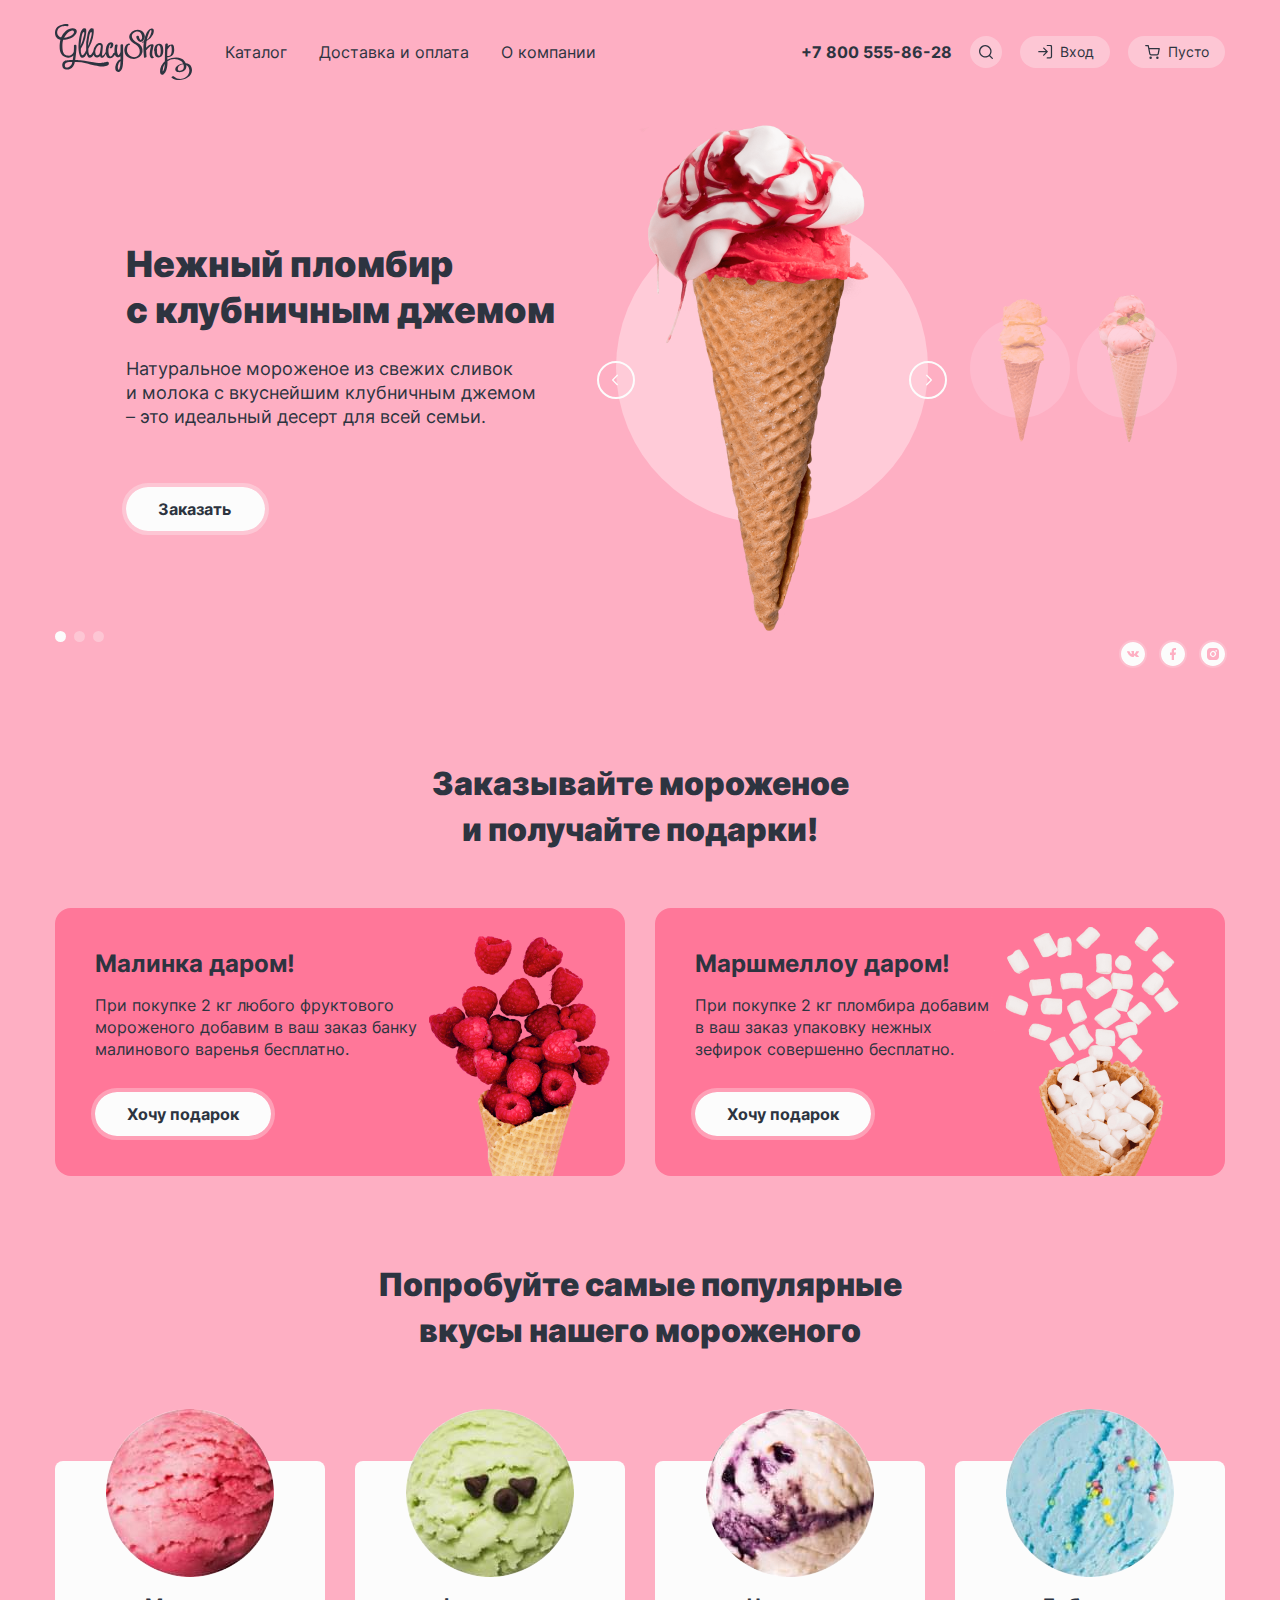
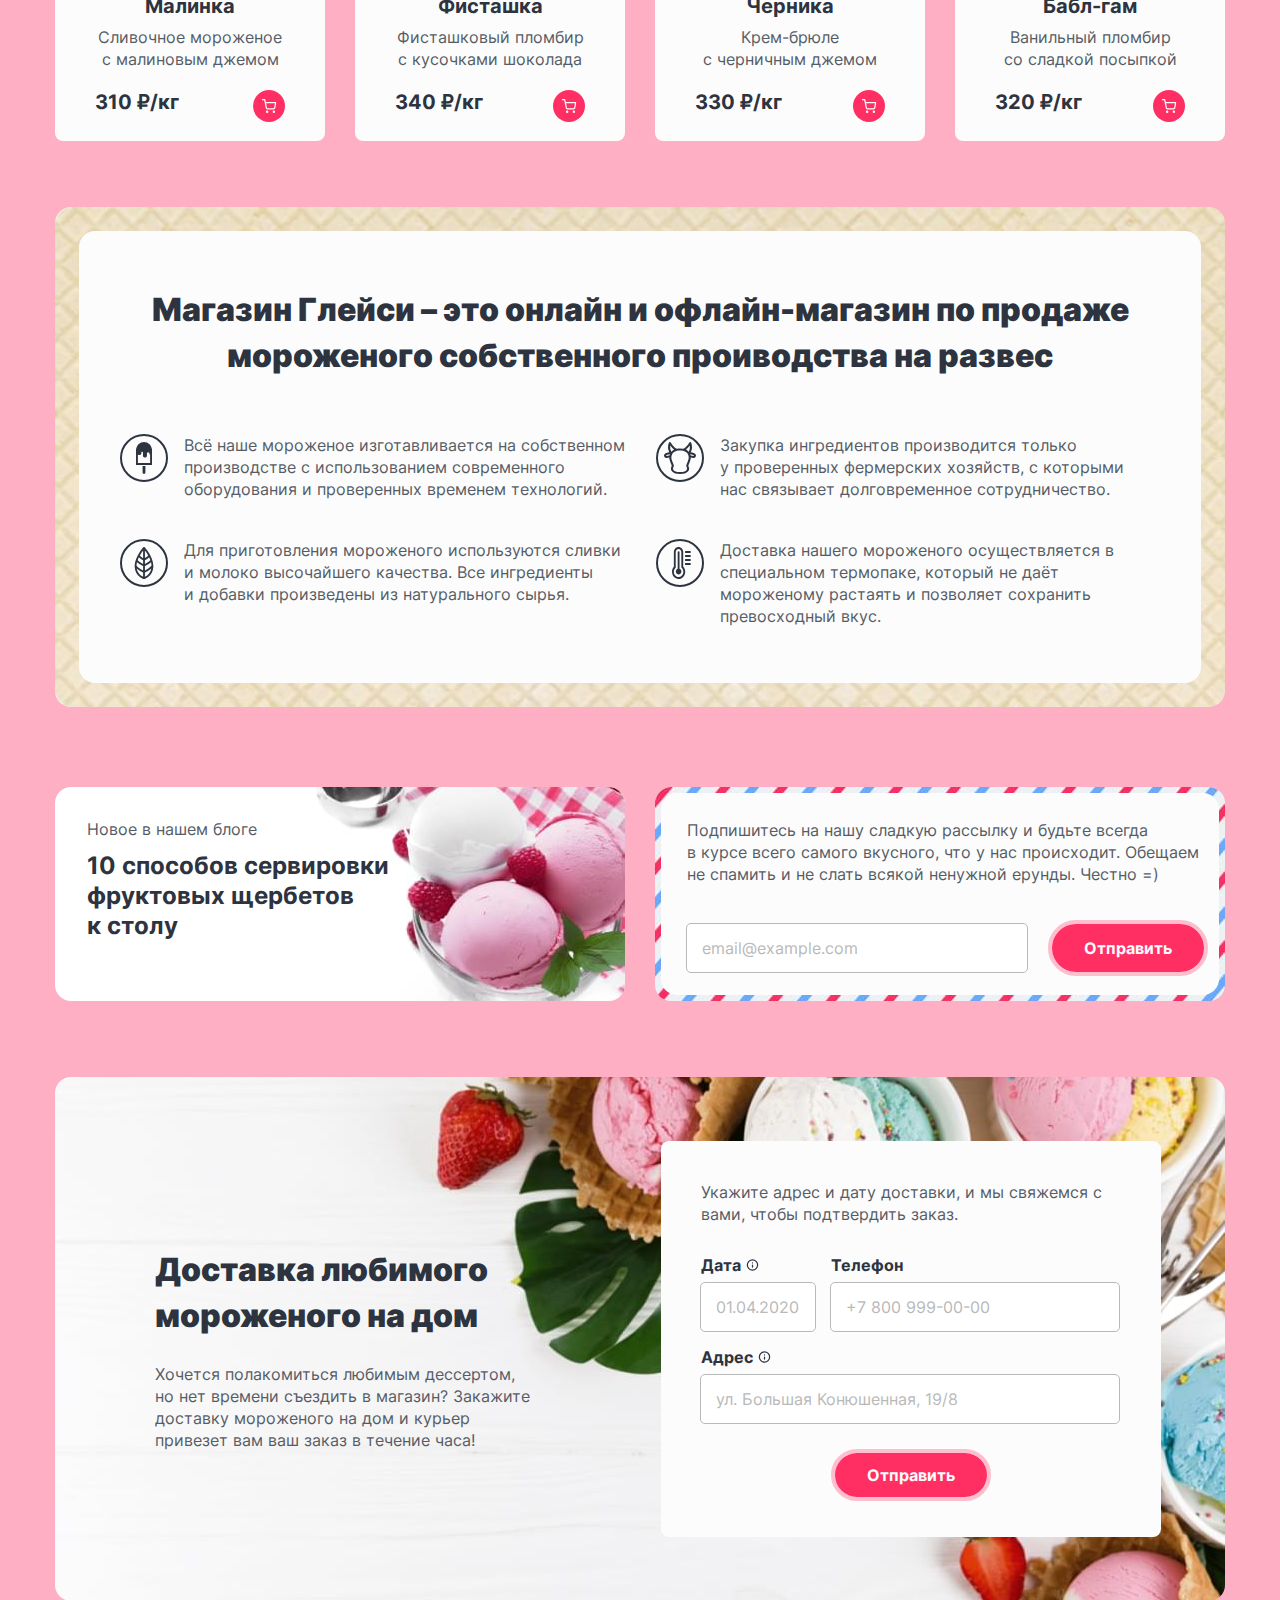
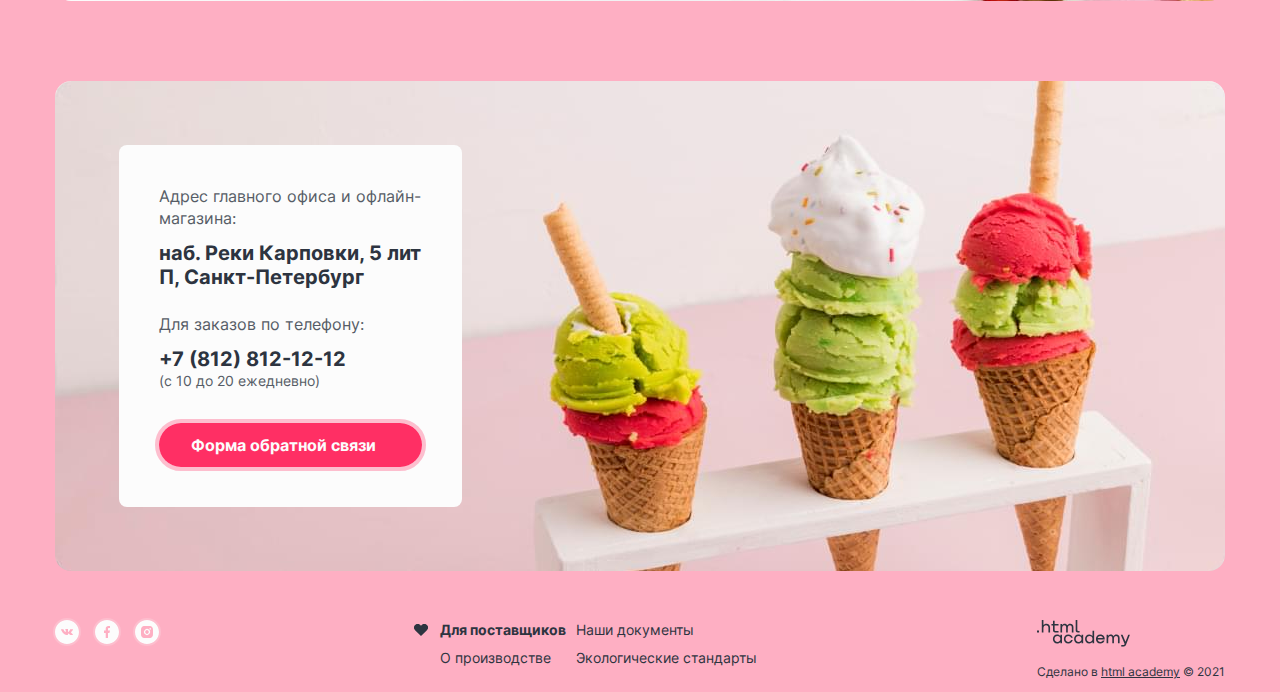
==== commit ec38f1f9: "Верстка оставшихся компонентов" ====
--- a/index.html
+++ b/index.html
@@ -14,8 +14,29 @@
         <img src="img/header/logo.svg" width="137" height="56" alt="Логотип глейси">
       </a>
       <ul class="navigation-list list-default">
-        <li class="navigation-item">
+        <li class="navigation-item navigation-item--menu">
           <a class="navigation-link" href="catalog.html">Каталог</a>
+          <div class="popup popup--catalog">
+            <div class="popup-content">
+              <ul class="catalog-list list-default">
+                <li class="catalog-item">
+                  <a class="catalog-link catalog-link--new" href="#">Новинки</a>
+                </li>
+                <li class="catalog-item">
+                  <a class="catalog-link" href="#">Сливочное</a>
+                </li>
+                <li class="catalog-item">
+                  <a class="catalog-link catalog-link--active" href="#">Щербеты</a>
+                </li>
+                <li class="catalog-item">
+                  <a class="catalog-link" href="#">Фруктовый лед</a>
+                </li>
+                <li class="catalog-item">
+                  <a class="catalog-link" href="#">Мелорин</a>
+                </li>
+              </ul>
+            </div>
+          </div>
         </li>
         <li class="navigation-item">
           <a class="navigation-link" href="#">Доставка и оплата</a>
@@ -28,83 +49,198 @@
         <a class="interaction-phone" href="tel:+78005558628">+7 800 555-86-28</a>
         <div class="interaction-item">
           <a class="interaction-link interaction-link--search" href="#" aria-label="Поиск"></a>
+          <div class="popup">
+            <div class="popup-content">
+              <form class="search-form" action="https://echo.htmlacademy.ru/" method="GET">
+                <div class="field">
+                  <label class="field-label visually-hidden" for="search">Поиск</label>
+                  <input class="field-input field-input--search" type="search" placeholder="Поиск по сайту" id="search"
+                    name="search">
+                  <button class="cross-button cross-button--search" type="button">
+                    <span></span>
+                    <span></span>
+                  </button>
+                </div>
+              </form>
+            </div>
+          </div>
         </div>
         <div class="interaction-item">
           <a class="interaction-link interaction-link--login" href="#">Вход</a>
+          <div class="popup">
+            <div class="popup-content">
+              <div class="login">
+                <h3 class="login-title title">Личный кабинет</h3>
+                <form class="login-form" action="https://echo.htmlacademy.ru/" method="GET">
+                  <div class="field">
+                    <label class="field-label visually-hidden" for="login">Email</label>
+                    <input class="field-input" type="email" placeholder="email@example.com
+                    " id="login" name="login">
+                  </div>
+                  <div class="field">
+                    <label class="field-label visually-hidden" for="password">Пароль</label>
+                    <input class="field-input" type="password" placeholder="••••••" id="password" name="password">
+                  </div>
+                  <div class="login-footer">
+                    <button class="button button--red" type="button">Войти</button>
+                    <div class="check-in">
+                      <a href="#">Забыли пароль?</a>
+                      <a href="#">Регистрация</a>
+                    </div>
+                  </div>
+                </form>
+              </div>
+            </div>
+          </div>
         </div>
         <div class="interaction-item">
           <a class="interaction-link interaction-link--cart" href="#" aria-label="Корзина">Пусто</a>
+          <div class="popup">
+            <div class="popup-content">
+              <div class="cart cart--empty">
+                <div class="cart-text">
+                  <p>Ваша корзина пока пуста</p>
+                </div>
+                <div class="cart-product">
+                  <h3 class="title cart-title">Корзина</h3>
+                  <ul class="cart-list list-default">
+                    <li class="cart-item">
+                      <div class="goods">
+                        <div class="goods-content">
+                          <img src="img/catalog/goods-1.jpg" alt="Малинка" width="46" height="48">
+                          <div class="goods-text">
+                            <p>Малинка</p>
+                            <p>1 кг х 310 ₽</p>
+                          </div>
+                        </div>
+                        <p class="goods-price">310 ₽</p>
+                        <button class="cross-button goods-button" type="button">
+                          <span></span>
+                          <span></span>
+                        </button>
+                      </div>
+                    </li>
+                    <li class="cart-item">
+                      <div class="goods">
+                        <div class="goods-content">
+                          <img src="img/catalog/goods-4.jpg" alt="Бабл-гам" width="46" height="48">
+                          <div class="goods-text">
+                            <p>Бабл-гам</p>
+                            <p>1,5 кг х 320 ₽</p>
+                          </div>
+                        </div>
+                        <p class="goods-price">480 ₽</p>
+                        <button class="cross-button goods-button" type="button">
+                          <span></span>
+                          <span></span>
+                        </button>
+                      </div>
+                    </li>
+                  </ul>
+                  <div class="cart-footer">
+                    <a class="button button--red" href="#">Оформить заказ</a>
+                    <p>Итого:<span> 790</span> ₽</p>
+                  </div>
+                </div>
+              </div>
+            </div>
+          </div>
         </div>
       </div>
     </nav>
   </header>
-
 
   <main class="main-index">
     <h1 class="visually-hidden">
       Магазин мороженного Глейси
     </h1>
-    <section class="promo container">
+    <section class="promo">
       <h2 class="visually-hidden">
         Промо акция
       </h2>
-      <div class="slide slide--active">
-        <div class="slide-text">
-          <p class="slide-name">Нежный пломбир с&nbsp;клубничным джемом</p>
-          <p class="slide-description">Натуральное мороженое из свежих сливок и&nbsp;молока с вкуснейшим клубничным
-            джемом –
-            это идеальный десерт для всей семьи.</p>
-          <a class="slide-button button" href="#">
-            Заказать
-          </a>
-        </div>
-        <div class="slide-img">
-          <img src="img/promo-strawberry.png" width="306" height="507" alt="Пломбир с клубничным джемом">
-        </div>
-      </div>
-      <div class="slide">
-        <div class="slide-text">
-          <p class="slide-name">Сливочное мороженое со вкусом банана</p>
-          <p class="slide-description">Сливочное мороженое с ярким банановым вкусом подарит вам свежесть и наслаждение
-            даже в самый жаркий летний день.</p>
-          <a class="slide-button button" href="#">
-            Заказать
-          </a>
-        </div>
-        <div class="slide-img">
-          <img src="img/promo-banana.png" width="306" height="507" alt="Пломбир со вкусом банана">
-        </div>
-      </div>
-      <div class="slide">
-        <div class="slide-text">
-          <p class="slide-name">Карамельный пломбир с маршмеллоу</p>
-          <p class="slide-description">Необычный сладкий дессерт с карамельный топпингом и кусочками зефира завоюет
-            сердца сладкоежек всех возрастов.</p>
-          <a class="slide-button button" href="#">
-            Заказать
-          </a>
-        </div>
-        <div class="slide-img">
-          <img src="img/promo-marshmallow.png" width="306" height="507" alt="Карамельный пломбир с маршмеллоу">
-        </div>
-      </div>
-      <div class="promo-buttons">
-        <button class="promo-button promo-button--left" type="button" aria-label="Левая прокрутка мороженных"></button>
-        <button class="promo-button promo-button--right" type="button"
-          aria-label="Правая прокрутка мороженных"></button>
-      </div>
-      <div class="promo-bottom">
-        <div class="pagination">
-          <button class="pagination-button pagination-button--active" type="button"
-            aria-label="Перейти к первому слайду"></button>
-          <button class="pagination-button" type="button" aria-label="Перейти ко второму слайду"></button>
-          <button class="pagination-button" type="button" aria-label="Перейти к третьему слайду"></button>
-        </div>
-        <div class="socials">
-          <a class="socials-link socials-link--vk" href="https://twitter.com/htmlacademy_ru" aria-label="Вконтакте"></a>
-          <a class="socials-link socials-link--facebook" href="https://www.facebook.com/htmlacademy" aria-label="Фейсбук"></a>
-          <a class="socials-link socials-link--instagram" href="https://www.instagram.com/htmlacademy/" aria-label="Инстаграм"></a>
-        </div>
+      <div class="container">
+        <div class="slider-content">
+          <div class="slider-showroom">
+            <div class="slider-frontline">
+              <div class="slide slide--strawberry slide--active">
+                <div class="slide-text">
+                  <p class="slide-name">Нежный пломбир с&nbsp;клубничным джемом</p>
+                  <p class="slide-description">Натуральное мороженое из свежих сливок и&nbsp;молока с вкуснейшим
+                    клубничным
+                    джемом –
+                    это идеальный десерт для всей семьи.</p>
+                  <a class="slide-button button" href="#">
+                    Заказать
+                  </a>
+                </div>
+                <div class="slide-img">
+                  <img src="img/promo-strawberry.png" width="306" height="507" alt="Пломбир с клубничным джемом">
+                </div>
+              </div>
+              <div class="slide slide--banana">
+                <div class="slide-text">
+                  <p class="slide-name">Сливочное мороженое со вкусом банана</p>
+                  <p class="slide-description">Сливочное мороженое с ярким банановым вкусом подарит вам свежесть и
+                    наслаждение
+                    даже в самый жаркий летний день.</p>
+                  <a class="slide-button button" href="#">
+                    Заказать
+                  </a>
+                </div>
+                <div class="slide-img">
+                  <img src="img/promo-banana.png" width="306" height="507" alt="Пломбир со вкусом банана">
+                </div>
+              </div>
+              <div class="slide slide--marshmallow">
+                <div class="slide-text">
+                  <p class="slide-name">Карамельный пломбир с маршмеллоу</p>
+                  <p class="slide-description">Необычный сладкий дессерт с карамельный топпингом и кусочками зефира
+                    завоюет
+                    сердца сладкоежек всех возрастов.</p>
+                  <a class="slide-button button" href="#">
+                    Заказать
+                  </a>
+                </div>
+                <div class="slide-img">
+                  <img src="img/promo-marshmallow.png" width="306" height="507" alt="Карамельный пломбир с маршмеллоу">
+                </div>
+              </div>
+            </div>
+            <div class="slider-cover">
+              <article class="slider-preview slider-preview--inactive">
+                <img src="img/slider-strawberry.png" width="66" height="150" alt="Клубоничка">
+              </article>
+              <article class="slider-preview">
+                <img src="img/slider-banana.png" width="66" height="150" alt="Бабананчик">
+              </article>
+              <article class="slider-preview">
+                <img src="img/slider-marshmallow.png" width="66" height="150" alt="Маршамэллоу">
+              </article>
+            </div>
+          </div>
+          <div class="promo-buttons">
+            <button class="promo-button promo-button--left" id="buttonSliderLeft" type="button"
+              aria-label="Левая прокрутка мороженных"></button>
+            <button class="promo-button promo-button--right" id="buttonSliderRight" type="button"
+              aria-label="Правая прокрутка мороженных"></button>
+          </div>
+        </div>
+        <div class="slider-footer">
+          <div class="slider-switcher">
+            <button class="slider-switch slider-switch--active" id="switch-1" type="button"></button>
+            <button class="slider-switch" type="button" id="switch-2"></button>
+            <button class="slider-switch" type="button" id="switch-3"></button>
+          </div>
+          <div class="socials">
+            <a class="socials-link socials-link--vk" href="https://twitter.com/htmlacademy_ru"
+              aria-label="Вконтакте"></a>
+            <a class="socials-link socials-link--facebook" href="https://www.facebook.com/htmlacademy"
+              aria-label="Фейсбук"></a>
+            <a class="socials-link socials-link--instagram" href="https://www.instagram.com/htmlacademy/"
+              aria-label="Инстаграм"></a>
+          </div>
+        </div>
+      </div>
       </div>
     </section>
 
@@ -299,7 +435,7 @@
                 </label>
                 <input class="field-input" type="text" placeholder="ул. Большая Конюшенная, 19/8" id="location"
                   name="adress">
-                  <span class="field-info">Подпись</span>
+                <span class="field-info">Подпись</span>
               </li>
             </ul>
             <button class="button button--red feedback-submit" type="submit">
@@ -336,8 +472,10 @@
   <footer class="page-footer container">
     <div class="socials">
       <a class="socials-link socials-link--vk" href="https://twitter.com/htmlacademy_ru" aria-label="Вконтакте"></a>
-      <a class="socials-link socials-link--facebook" href="https://www.facebook.com/htmlacademy" aria-label="Фейсбук"></a>
-      <a class="socials-link socials-link--instagram" href="https://www.instagram.com/htmlacademy/" aria-label="Инстаграм"></a>
+      <a class="socials-link socials-link--facebook" href="https://www.facebook.com/htmlacademy"
+        aria-label="Фейсбук"></a>
+      <a class="socials-link socials-link--instagram" href="https://www.instagram.com/htmlacademy/"
+        aria-label="Инстаграм"></a>
     </div>
     <ul class="info list-default">
       <li class="info-item">
@@ -361,6 +499,47 @@
       </p>
     </div>
   </footer>
+
+  <div class="modal" id="modalContacts">
+    <div class="modal-window">
+      <button class="cross-button cross-button--modal" type="button">
+        <span></span>
+        <span></span>
+      </button>
+      <div class="modal-content">
+        <p class="modal-title">Мы обязательно ответим вам!</p>
+        <form class="form" action="https://echo.htmlacademy.ru/" method="GET">
+          <ul class="modal-list list-default">
+            <li class="field">
+              <label class="field-label visually-hidden" for="modal-name">
+                Имя и фамилия
+              </label>
+              <input class="field-input" type="text" placeholder="Имя и фамилия" id="modal-name" name="modal-name">
+            </li>
+            <li class="field">
+              <label class="field-label visually-hidden" for="modal-email">
+                email@example.com
+              </label>
+              <input class="field-input" type="email" placeholder="email@example.com" id="modal-email"
+                name="modal-email">
+            </li>
+            <li class="field">
+              <label class="field-label visually-hidden" for="modal-text">
+                В свободной форме
+              </label>
+              <textarea class="field-input field-input--text" type="text" placeholder="В свободной форме"
+                id="modal-text" name="modal-text"></textarea>
+            </li>
+          </ul>
+          <button class="button button--red modal-submit" type="submit">
+            Отправить
+          </button>
+        </form>
+      </div>
+    </div>
+  </div>
+
+  <script src="js/script.js"></script>
 </body>
 
 </html>
--- a/css/styles.css
+++ b/css/styles.css
@@ -52,6 +52,7 @@
   --color-navigation: #fcfcfc80;
   --color-pagination: #fcfcfc66;
   --color-disabled: #b9b9b94d;
+  --color-social: #fcfcfc33;
 }
 
 body {
@@ -119,15 +120,18 @@
 .button--red {
   color: var(--color-extra-light);
   background-color: var(--color-extra-bright);
-  border: 4px solid var(--color-extra-bright);
   border-radius: 26px;
-  transition: all 0.3s;
-  cursor: pointer;
-}
-
-.button--red:hover,
+  border: none;
+  outline-color: #ff2f644d;
+}
+
+.button--red:hover {
+  color: var(--color-extra-dark);
+  background-color: var(--color-ghost);
+  outline-color: var(--color-extra-bright);
+}
+
 .product-button:hover {
-  color: var(--color-extra-dark);
   background-color: var(--color-ghost);
   outline: 2px solid var(--color-extra-bright);
 }
@@ -166,11 +170,12 @@
   width: 16px;
   height: 16px;
   border-radius: 50%;
-  border-top: 2px solid rgba(255, 255, 255, 0.2);
-  border-right: 2px solid rgba(255, 255, 255, 0.2);
-  border-bottom: 2px solid rgba(255, 255, 255, 0.2);
+  border-top: 2px solid #ffffff33;
+  border-right: 2px solid #ffffff33;
+  border-bottom: 2px solid #ffffff33;
   animation: spinner 1.5s infinite linear;
 }
+
 .button--process::before {
   border-left: 2px solid var(--color-extra-light);
 }
@@ -183,6 +188,7 @@
   0% {
     transform: translateY(-50%) rotate(0deg);
   }
+
   100% {
     transform: translateY(-50%) rotate(360deg);
   }
@@ -272,12 +278,191 @@
   background-color: var(--color-special-bright);
 }
 
+.navigation-link--current:focus {
+  outline: 2px solid var(--color-extra-dark);
+}
+
 .interaction-phone {
   font-weight: 700;
   line-height: 20px;
   color: var(--color-extra-dark);
   text-decoration: none;
   margin-right: 18px;
+}
+
+.interaction-item,
+.navigation-item {
+  position: relative;
+}
+
+.popup {
+  position: absolute;
+  top: 100%;
+  right: 0;
+  padding-top: 7px;
+  z-index: 99;
+  display: none;
+}
+
+.popup--catalog {
+  left: 0;
+  width: 140px;
+}
+
+.catalog-link {
+  color: var(--color-extra-dark);
+  display: block;
+  font-size: 14px;
+  line-height: 20px;
+  text-decoration: none;
+  padding: 6px 17px;
+  outline: none;
+}
+
+.catalog-link--new {
+  font-weight: 700;
+  position: relative;
+  margin-bottom: 7px;
+  padding: 17px 16px 12px 16px;
+}
+
+.catalog-link--new::before {
+  position: absolute;
+  content: "";
+  top: 100%;
+  left: 50%;
+  transform: translateX(-50%);
+  height: 1px;
+  width: 75%;
+  background-color: var(--color-basic-neutral);
+}
+
+.catalog-link:not(.catalog-link--active):hover,
+.catalog-link:not(.catalog-link--active):focus-visible {
+  background-color: #ffcbd8;
+}
+
+.catalog-link:not(.catalog-link--active):active {
+  background-color: #ff7799;
+}
+
+.catalog-link--active {
+  background-color: var(--color-special-bright);
+  color: var(--color-extra-light);
+}
+
+.search-form {
+  width: 355px;
+  padding: 25px 16px;
+}
+
+.login {
+  padding: 50px 47px;
+}
+
+.login-form {
+  width: 324px;
+}
+
+.login-title,
+.cart-title {
+  margin: 0 0 31px;
+  font-size: 24px;
+  line-height: 30px;
+}
+
+.login-form .field:not(:last-child) {
+  margin-bottom: 16px;
+}
+
+.login-form .field:last-child {
+  margin-bottom: 28px;
+}
+
+.login-footer {
+  display: flex;
+}
+
+.login-footer button {
+  margin-right: 22px;
+  width: 115px;
+  padding: 12px 29px;
+}
+
+.check-in a {
+  display: inline-block;
+  vertical-align: middle;
+  color: var(--color-extra-dark);
+  font-size: 14px;
+  line-height: 20px;
+  text-decoration: none;
+  position: relative;
+}
+
+.check-in a::before {
+  position: absolute;
+  content: "";
+  bottom: 1px;
+  left: 0;
+  width: 100%;
+  background-color: var(--color-extra-dark);
+  height: 1px;
+}
+
+.popup-content {
+  box-shadow: 0 8px 16px 0 #2d34401f;
+  background-color: var(--color-extra-light);
+  border-radius: 4px;
+}
+
+.field-input--search::-webkit-search-decoration,
+.field-input--search::-webkit-search-cancel-button,
+.field-input--search::-webkit-search-results-button,
+.field-input--search::-webkit-search-results-decoration {
+  appearance: none;
+}
+
+.field-input--search {
+  padding-right: 40px;
+}
+
+.cross-button {
+  position: relative;
+  width: 10px;
+  height: 10px;
+  padding: 0;
+  border: none;
+  background-color: transparent;
+}
+
+.cross-button--search {
+  position: absolute;
+  top: 50%;
+  right: 17px;
+  transform: translateY(-50%);
+}
+
+.cross-button span {
+  position: absolute;
+  width: 100%;
+  top: 50%;
+  left: 50%;
+  height: 1px;
+  background-color: var(--color-extra-dark);
+  opacity: 0.4;
+}
+
+.cross-button span:first-child {
+  transform: translate(-50%, -50%) rotate(45deg);
+}
+
+.cross-button span:last-child {
+  transform: translate(-50%, -50%) rotate(-45deg);
+}
+
+.cross-button--search:hover span,
+.cross-button--search:focus span {
+  opacity: 1;
 }
 
 .interaction-item:not(:last-child) {
@@ -306,6 +491,110 @@
 .interaction-link--search {
   width: 32px;
   height: 32px;
+}
+
+.cart-text {
+  padding: 50px 30px;
+  width: 288px;
+  display: none;
+}
+
+.cart-text p {
+  font-size: 24px;
+  line-height: 30px;
+  font-weight: 700;
+  text-align: center;
+  margin: 0;
+  color: var(--color-extra-dark);
+}
+
+.cart--empty .cart-text {
+  display: block;
+}
+
+.cart--empty .cart-product {
+  display: none;
+}
+
+.cart-product {
+  padding: 50px 48px;
+  width: 440px;
+}
+
+.cart-list {
+  padding-bottom: 31px;
+  margin-bottom: 28px;
+  border-bottom: 1px solid #e7e7e7;
+}
+
+.cart-item:not(:last-child) {
+  margin-bottom: 26px;
+}
+
+.goods {
+  display: flex;
+  align-items: center;
+}
+
+.goods-content {
+  display: flex;
+  align-items: center;
+  min-width: 210px;
+  margin-right: 15px;
+}
+
+.goods-content img {
+  display: block;
+  width: 46px;
+  height: 46px;
+  margin-right: 15px;
+}
+
+.goods-text p:first-child {
+  font-size: 18px;
+  line-height: 22px;
+  font-weight: 700;
+  color: var(--color-extra-dark);
+  margin: 0 0 3px;
+}
+
+.goods-text p:last-child {
+  font-size: 14px;
+  line-height: 20px;
+  color: var(--color-basic-neutral);
+  margin: 0;
+}
+
+.goods-price {
+  font-size: 18px;
+  line-height: 22px;
+  font-weight: 700;
+  color: var(--color-extra-dark);
+  margin: 0;
+}
+
+.goods-button {
+  margin-left: auto;
+  margin-right: 3px;
+}
+
+.cart-footer {
+  display: flex;
+  align-items: center;
+  justify-content: space-between;
+}
+
+.cart-footer button {
+  width: 196px;
+  padding: 10px;
+}
+
+.cart-footer p {
+  font-size: 18px;
+  line-height: 22px;
+  font-weight: 700;
+  color: var(--color-extra-dark);
+  margin: 5px 0 0 0;
 }
 
 .interaction-link::before {
@@ -350,18 +639,83 @@
   -webkit-mask: url("../img/header/cart-full.svg") no-repeat center/cover;
 }
 
+.interaction-item:hover .popup,
+.navigation-item:hover .popup,
+.interaction-item:focus-within .popup,
+.navigation-item:focus-within .popup {
+  display: block;
+}
+
+.navigation-item--menu:hover .navigation-link:not(.navigation-link--current),
+.navigation-item--menu:focus-within .navigation-link:not(.navigation-link--current),
+.interaction-item:hover .interaction-link,
+.interaction-item:focus-within .interaction-link {
+  background-color: var(--color-extra-light);
+}
+
+.slider-content {
+  position: relative;
+}
+
+.slider-showroom {
+  display: flex;
+}
+
 .slide {
   display: none;
 }
 
+.slider-frontline {
+  margin-right: 40px;
+}
+
 .slide--active {
   display: flex;
+}
+
+.slider-cover {
+  display: flex;
+  align-items: center;
+}
+
+.slider-preview {
+  position: relative;
+  width: 100%;
+}
+
+.slider-preview:not(:last-child) {
+  margin-right: 41px;
+}
+
+.slider-preview img {
+  display: block;
+  margin: 0 auto;
+  width: 66px;
+  height: 150px;
+}
+
+.slider-preview::before {
+  position: absolute;
+  content: "";
+  top: 50%;
+  left: 50%;
+  transform: translate(-50%, -50%);
+  border-radius: 50%;
+  width: 100px;
+  height: 100px;
+  z-index: -1;
+  background-color: #ffcbdb66;
+}
+
+.slider-preview--inactive {
+  display: none;
 }
 
 .slide-text {
   max-width: 500px;
   padding-top: 137px;
   padding-left: 71px;
+  margin-right: 42px;
 }
 
 .slide-name {
@@ -386,6 +740,131 @@
   width: 139px;
 }
 
+.slide-img {
+  position: relative;
+  width: 350px;
+  padding-top: 20px;
+}
+
+.slide-img img {
+  display: block;
+  margin: 0 auto;
+  width: 306px;
+  height: 507px;
+}
+
+.slide-img::before {
+  position: absolute;
+  content: "";
+  top: 50%;
+  left: 50%;
+  transform: translate(-50%, -50%);
+  border-radius: 50%;
+  width: 312px;
+  height: 312px;
+  z-index: -1;
+}
+
+.slide--strawberry .slide-img::before {
+  background-color: #ffcbd8;
+}
+
+.slide--banana .slide-img::before {
+  background-color: #9fc8ff;
+}
+
+.slide--marshmallow .slide-img::before {
+  background-color: #fcdc92;
+}
+
+.promo-button {
+  position: absolute;
+  top: 52.4%;
+  transform: translate(-50%, -50%);
+  width: 38px;
+  height: 38px;
+  padding: 0;
+  outline: none;
+  border: 2px solid var(--color-extra-light);
+  border-radius: 50%;
+  background-color: transparent;
+  cursor: pointer;
+}
+
+.promo-button--left {
+  left: 561px;
+}
+
+.promo-button--right {
+  left: 873px;
+}
+
+.promo-button::before {
+  position: absolute;
+  content: "";
+  transform: translate(-50%, -50%);
+  top: 50%;
+  left: 50%;
+  width: 16px;
+  height: 16px;
+  background-color: var(--color-extra-light);
+  mask: url("../img/promo-arrow.svg") no-repeat center/cover;
+  -webkit-mask: url("../img/promo-arrow.svg") no-repeat center/cover;
+}
+
+.promo-button--right::before {
+  transform: translate(-50%, -50%) rotate(180deg);
+}
+
+
+.promo-button:not(.promo-button:disabled):hover {
+  background-color: var(--color-extra-light);
+}
+
+.promo-button:not(.promo-button:disabled):hover::before,
+.promo-button:not(.promo-button:disabled):focus::before{
+  background-color: var(--color-extra-dark);
+}
+
+.promo-button:not(.promo-button:disabled):focus {
+  background-color: transparent;
+  border-color: var(--color-extra-dark);
+}
+
+.promo-button:disabled {
+  opacity: 0.4;
+}
+
+.slider-switcher {
+  display: flex;
+}
+
+.slider-switch {
+  width: 11px;
+  height: 11px;
+  background-color: var(--color-ghost);
+  border: 1px solid transparent;
+  border-radius: 50%;
+  padding: 0;
+  outline: none;
+}
+
+.slider-switch:not(:last-child) {
+  margin-right: 8px;
+}
+
+.slider-switch--active {
+  background-color: var(--color-extra-light);
+}
+
+.slider-switch:not(.slider-switch--active):hover {
+  border-color: var(--color-extra-light);
+}
+
+.slider-switch:not(.slider-switch--active):focus {
+  border-color: var(--color-extra-dark);
+}
+
 .socials {
   display: flex;
   justify-content: flex-end;
@@ -397,7 +876,7 @@
   height: 24px;
   text-decoration: none;
   border-radius: 50%;
-  outline: 4px solid var(--color-ghost);
+  outline: 2px solid var(--color-social);
   position: relative;
   transition: all 0.3s;
   cursor: pointer;
@@ -437,6 +916,11 @@
   background-color: var(--color-extra-dark);
 }
 
+.socials-link:focus {
+  background-color: var(--color-extra-dark);
+  outline: 2px solid var(--color-extra-dark);
+}
+
 .presents {
   padding-top: 95px;
 }
@@ -515,7 +999,7 @@
   display: grid;
   grid-template-columns: repeat(auto-fill, minmax(270px, 270px));
   justify-content: center;
-  grid-gap: 30px;
+  grid-gap: 40px 30px;
 }
 
 .product-img {
@@ -531,7 +1015,7 @@
 
 .product-content {
   background-color: var(--color-extra-light);
-  padding: 133px 40px 20px;
+  padding: 133px 40px 19px;
   border-radius: 8px;
 }
 
@@ -596,7 +1080,7 @@
 .manufacture-block {
   padding: 24px;
   background-image: url("../img/manufacture-bg.jpg");
-  background-color: #008080;
+  background-color: var(--color-extra-light);
   background-repeat: repeat;
   background-size: cover;
   border-radius: 16px;
@@ -696,7 +1180,7 @@
 .subscription {
   width: 570px;
   background-image: url("../img/subscription-bg.jpg");
-  background-color: #008080;
+  background-color: var(--color-extra-light);
   background-repeat: repeat;
   border-radius: 16px;
   padding: 6px;
@@ -730,7 +1214,7 @@
   display: flex;
   justify-content: space-between;
   background-image: url("../img/connection-bg.jpg");
-  background-color: #008080;
+  background-color: var(--color-extra-light);
   background-repeat: no-repeat;
   border-radius: 16px;
   padding: 64px 64px 64px 100px;
@@ -780,11 +1264,11 @@
   cursor: pointer;
 }
 
-.field-input:not(.field-input:disabled):hover {
+.field-input:not(.field-input:disabled):not(.field-input--search):hover {
   outline-color: var(--color-extra-dark);
 }
 
-.field-input:focus {
+.field-input:not(.field-input--search):focus {
   outline: 2px solid var(--color-extra-dark);
 }
 
@@ -820,7 +1304,7 @@
 .field-tooltip {
   display: none;
   position: absolute;
-  top: 78%;
+  top: 60%;
   left: 114%;
   transform: translateY(-50%);
   font-size: 12px;
@@ -837,14 +1321,14 @@
 .field-tooltip::before {
   content: "";
   position: absolute;
-  top: 10px;
+  top: 45%;
   left: -6px;
   width: 10px;
   height: 10px;
   background-color: var(--color-extra-light);
   border-left: 1px solid var(--color-basic-neutral);
   border-top: 1px solid var(--color-basic-neutral);
-  transform: rotate(-45deg);
+  transform: translateY(-50%) rotate(-45deg);
 }
 
 .field-label--help::before {
@@ -874,7 +1358,8 @@
 
 .contacts-content {
   background-image: url("../img/contacts-bg.jpg");
-  background-color: #008080;
+  background-color: var(--color-extra-light);
+  background-size: cover;
   background-repeat: no-repeat;
   border-radius: 16px;
   padding: 64px;
@@ -924,7 +1409,7 @@
   display: flex;
   flex-wrap: wrap;
   justify-content: space-between;
-  padding-top: 40px;
+  padding-top: 49px;
   align-items: flex-start;
 }
 
@@ -972,7 +1457,7 @@
 }
 
 .breadcrumbs {
-  padding-top: 30px;
+  padding-top: 32px;
   margin-bottom: 17px;
 }
 
@@ -983,7 +1468,7 @@
 
 .breadcrumbs-item:not(:last-child) {
   position: relative;
-  padding-right: 20px;
+  padding-right: 19px;
   margin-right: 10px;
 }
 
@@ -1001,6 +1486,8 @@
 }
 
 .breadcrumbs-link {
+  position: relative;
+  text-decoration: none;
   display: block;
   font-weight: 700;
   font-size: 14px;
@@ -1008,8 +1495,14 @@
   color: var(--color-extra-dark);
 }
 
-.breadcrumbs-link:not([href]) {
-  text-decoration: none;
+.breadcrumbs-link[href]::before {
+  content: "";
+  position: absolute;
+  bottom: 0;
+  left: 0;
+  width: 100%;
+  height: 1px;
+  background-color: var(--color-basic-dark);
 }
 
 .inner-header-title {
@@ -1030,20 +1523,237 @@
 .filter-header {
   display: flex;
   flex-wrap: wrap;
+  margin-bottom: 15px;
+}
+
+.filter-field:not(:last-child) {
+  margin-right: 20px;
+}
+
+.filter-label {
+  display: block;
+  font-size: 14px;
+  line-height: 20px;
+  color: var(--color-extra-dark);
+  margin: 0 0 8px 16px;
+}
+
+.select-control {
+  font-size: 15px;
+  line-height: 19px;
+  color: var(--color-extra-dark);
+  width: 195px;
+  padding: 6px 27px 8px 14px;
+  border-radius: 20px;
+  appearance: none;
+  background: url("../img/catalog/select-arrow.svg") no-repeat 94% 50% / 12px 10px var(--color-ghost);
+  border: 2px solid transparent;
+  outline: none;
+}
+
+.select-control:hover {
+  background-color: var(--color-navigation);
+}
+
+.select-control:focus {
+  background-color: var(--color-pagination);
+  border-color: var(--color-extra-light);
+}
+
+.catalog-filter-input {
+  width: 26px;
+  padding: 0;
+  border: none;
+  background-color: transparent;
+}
+
+.range {
+  background-color: var(--color-ghost);
+  width: 201px;
+  height: 36px;
+  padding: 10px 15px 10px 19px;
+  border-radius: 20px;
+}
+
+.price p {
+  margin: 0 0 8px 21px;
+}
+
+.price-field {
+  position: relative;
+  height: 100%;
+}
+
+.price-line {
+  position: absolute;
+  top: 50%;
+  transform: translateY(-50%);
+  left: 0;
+  width: 100%;
+  height: 2px;
+  background-color: #565c664d;
+}
+
+.price-line--black {
+  left: 33px;
+  width: 45%;
+  background-color: #565c66;
+}
+
+.range-toggle {
+  position: absolute;
+  top: 50%;
+  transform: translateY(-50%);
+  width: 16px;
+  height: 16px;
+  border: none;
+  padding: 0;
+  border-radius: 50%;
+  background-image: radial-gradient(var(--color-extra-light) 0, var(--color-extra-light) 2px, var(--color-extra-dark) 2px, var(--color-extra-dark) 100%);
+  transition: all 0.3s;
+  cursor: pointer;
+  outline: none;
+}
+
+.toggle-min {
+  left: 16%;
+}
+
+.toggle-max {
+  left: 59%;
+}
+
+.range-toggle:hover {
+  background-image: radial-gradient(var(--color-extra-dark) 0, var(--color-extra-dark) 2px, var(--color-extra-light) 2px, var(--color-extra-light) 100%);
+}
+
+.range-toggle:focus {
+  background-image: radial-gradient(var(--color-extra-dark) 0, var(--color-extra-dark) 2px, var(--color-extra-light) 2px, var(--color-extra-light) 7px, var(--color-extra-dark) 7px, var(--color-extra-dark) 100%);
+}
+
+.range-toggle:active {
+  background-image: radial-gradient(var(--color-extra-dark) 0, var(--color-extra-dark) 100%);
+}
+
+.catalog-filter-title {
+  margin: 0 0 8px 18px;
+}
+
+.catalog-filter-list {
+  display: flex;
+  flex-wrap: wrap;
+  background-color: var(--color-ghost);
+  border-radius: 20px;
+  padding: 8px 15px;
+}
+
+.catalog-filter-item input:checked~.control::before {
+  background-image: radial-gradient(var(--color-extra-dark) 0, var(--color-extra-dark) 3px, transparent 3px, transparent 100%);
+  ;
+}
+
+.catalog-filter-item:not(:last-child) {
+  margin-right: 16px;
+}
+
+.control {
+  position: relative;
+  font-size: 14px;
+  line-height: 20px;
+  color: var(--color-extra-dark);
+  padding-left: 25px;
+}
+
+.control::before {
+  content: "";
+  position: absolute;
+  transform: translateY(-50%);
+  top: 50%;
+  left: 0;
+  width: 16px;
+  height: 16px;
+  border: 1px solid var(--color-extra-dark);
+  border-radius: 50%;
+}
+
+.catalog-filter-item input:hover:not(.catalog-filter-item input:disabled):not(.catalog-filter-item input:checked)~.control::before {
+  background-image: none;
+  border-color: var(--color-extra-light);
+}
+
+.catalog-filter-item input:checked~.control:hover::before {
+  background-image: radial-gradient(var(--color-extra-light) 0, var(--color-extra-light) 3px, transparent 3px, transparent 100%);
+  border-color: var(--color-extra-light);
+}
+
+.catalog-filter-item input:focus:checked:not(.catalog-filter-item input:disabled)~.control::before {
+  background-image: radial-gradient(var(--color-extra-light) 0, var(--color-extra-light) 3px, transparent 3px, transparent 100%);
+  border-color: var(--color-extra-light);
+}
+
+.catalog-filter-item input:focus:not(.catalog-filter-item input:disabled)~.control::before {
+  background-image: none;
+  border-color: var(--color-extra-light);
+}
+
+.catalog-filter-item input:disabled~.control::before,
+.catalog-filter-item input:disabled:checked~.control::before {
+  opacity: 0.4;
+}
+
+.choice {
+  position: relative;
+  font-size: 14px;
+  line-height: 20px;
+  color: var(--color-extra-dark);
+  padding-left: 25px;
+}
+
+.choice::before {
+  content: "";
+  position: absolute;
+  transform: translateY(-50%);
+  top: 50%;
+  left: 0;
+  width: 16px;
+  height: 16px;
+  mask: url("../img/catalog/checkbox-empty.svg") no-repeat center/cover;
+  -webkit-mask: url("../img/catalog/checkbox-empty.svg") no-repeat center/cover;
+  background-color: var(--color-extra-dark);
+}
+
+.catalog-filter-item input:checked~.choice::before {
+  mask: url("../img/catalog/checkbox-checked.svg") no-repeat center/cover;
+  -webkit-mask: url("../img/catalog/checkbox-checked.svg") no-repeat center/cover;
+  background-color: var(--color-extra-dark);
+}
+
+.catalog-filter-item input:hover:not(.catalog-filter-item input:disabled)~.choice::before,
+.catalog-filter-item input:checked~.choice:hover::before {
+  background-color: var(--color-extra-light);
+}
+
+.catalog-filter-item input:focus:not(.catalog-filter-item input:disabled)~.choice::before,
+.catalog-filter-item input:checked~.choice:focus::before {
+  background-color: var(--color-extra-light);
+}
+
+.catalog-filter-item input:disabled~.choice::before,
+.catalog-filter-item input:disabled:checked~.choice::before {
+  opacity: 0.4;
 }
 
 .filter-footer {
   display: flex;
   flex-wrap: wrap;
+  align-items: flex-end;
+}
+
+.filter-footer .catalog-filter-list {
+  margin-right: 20px;
 }
 
 .sorting-type {
-  font-size: 14px;
-  line-height: 20px;
-  color: var(--color-extra-dark);
-}
-
-.select-control {
   font-size: 14px;
   line-height: 20px;
   color: var(--color-extra-dark);
@@ -1058,16 +1768,39 @@
   background-color: var(--color-ghost);
   border: 2px solid var(--color-extra-light);
   border-radius: 20px;
+  width: 194px;
+  padding: 6px;
+  transition: all 0.3s;
+  cursor: pointer;
+  outline: none;
+}
+
+.sorting-type-submit:hover {
+  background-color: var(--color-extra-light);
+  border: 2px solid var(--color-ghost);
+}
+
+.sorting-type-submit:focus {
+  background-color: var(--color-ghost);
+  border-color: #2d3440;
+}
+
+.sorting-type-submit:disabled {
+  background-color: var(--color-ghost);
+  border: 2px solid var(--color-extra-light);
+  opacity: 0.4;
 }
 
 .catalog {
-  padding-top: 50px;
+  padding-top: 48px;
 }
 
 .pages {
   display: flex;
   flex-wrap: wrap;
   padding-top: 56px;
+  position: relative;
+  padding-bottom: 81px;
 }
 
 .pagination {
@@ -1077,7 +1810,7 @@
 }
 
 .show-more {
-  margin: 0 auto;
+  margin: 0 auto 0 42%;
 }
 
 .pagination-button {
@@ -1093,50 +1826,126 @@
   width: 24px;
   height: 24px;
   border-radius: 50%;
-}
-
-.pagination-button:not(:last-child),
-.pagination-button:not(:first-child) {
-  margin-right: 16px;
-}
-
-.pagination-button:not(:last-child):hover,
-.pagination-button:not(:first-child):hover {
+  border: 1px solid transparent;
+  outline: none;
+}
+
+.pagination-button:not(:last-child) {
+  margin-left: 3px;
+}
+
+.pagination-button:not([href]) {
+  background-color: var(--color-extra-light);
+}
+
+.pagination-button[href]:hover {
+  border-color: var(--color-extra-light);
   background-color: var(--color-pagination);
 }
 
-.pagination-button:not(:last-child):focus,
-.pagination-button:not(:first-child):focus {
+.pagination-button[href]:focus {
+  border-color: var(--color-extra-dark);
   background-color: var(--color-pagination);
 }
 
-.pagination-button:not(:last-child):active {
-  background-color: var(--color-extra-light);
-}
-
-.pagination-button--early,
-.pagination-button--next {
-  width: 16px;
-  height: 16px;
+.pagination-button[href]:active {
+  background-color: var(--color-extra-light);
+}
+
+.pagination-arrow {
+  width: 12px;
+  height: 12px;
   background: url("../img/catalog/icon-arrow.svg") no-repeat center center;
-  background-size: 16px 16px;
-}
-
-.pagination-button--early {
+  background-size: 12px 12px;
+}
+
+.pagination-arrow:not([href]) {
+  opacity: 0.2;
+}
+
+.pagination-arrow--early {
   transform: rotate(180deg);
-  opacity: 0.2;
-}
-
-.pagination-button:not([href])::before {
-  background-color: var(--color-extra-light);
-  border-radius: 50%;
-  background-color: var(--color-extra-light);
+  margin-right: 12px;
+}
+
+.pagination-arrow--next {
+  margin-left: 18px;
+}
+
+.pages::before {
+  position: absolute;
   content: "";
-  position: absolute;
-  top: 50%;
+  top: 100%;
   left: 50%;
-  transform: translate(-50%, -50%);
-  width: 24px;
-  height: 24px;
-  z-index: -1;
-}
+  transform: translateX(-50%);
+  height: 1px;
+  width: 95%;
+  background-color: var(--color-ghost);
+}
+
+.modal {
+  position: fixed;
+  top: 0;
+  left: 0;
+  width: 100%;
+  height: 100%;
+  display: none;
+  justify-content: center;
+  align-items: center;
+  background-color: #2d34404d;
+}
+
+.modal--show {
+  display: flex;
+}
+
+.modal-window {
+  position: relative;
+  width: 570px;
+  height: 545px;
+  padding: 64px 61px 64px 64px;
+  border-radius: 8px;
+  background-color: var(--color-extra-light);
+  box-shadow: 0 15px 40px #2d34401f;
+}
+
+.cross-button--modal {
+  position: absolute;
+  top: 35px;
+  right: 36px;
+  width: 12px;
+  height: 12px;
+}
+
+.cross-button--modal span {
+  opacity: 1;
+}
+
+.modal-title {
+  font-size: 24px;
+  line-height: 30px;
+  font-weight: 700;
+  color: var(--color-extra-dark);
+  margin: 0 0 32px;
+}
+
+.modal-list {
+  margin-bottom: 24px;
+}
+
+.modal-list li:not(:last-child) {
+  margin-bottom: 16px;
+}
+
+.field-input--text {
+  height: 149px;
+  resize: none;
+  padding-top: 14px;
+  padding-bottom: 14px;
+}
+
+.modal-submit {
+  width: 152px;
+  padding: 10px;
+  margin-left: auto;
+}
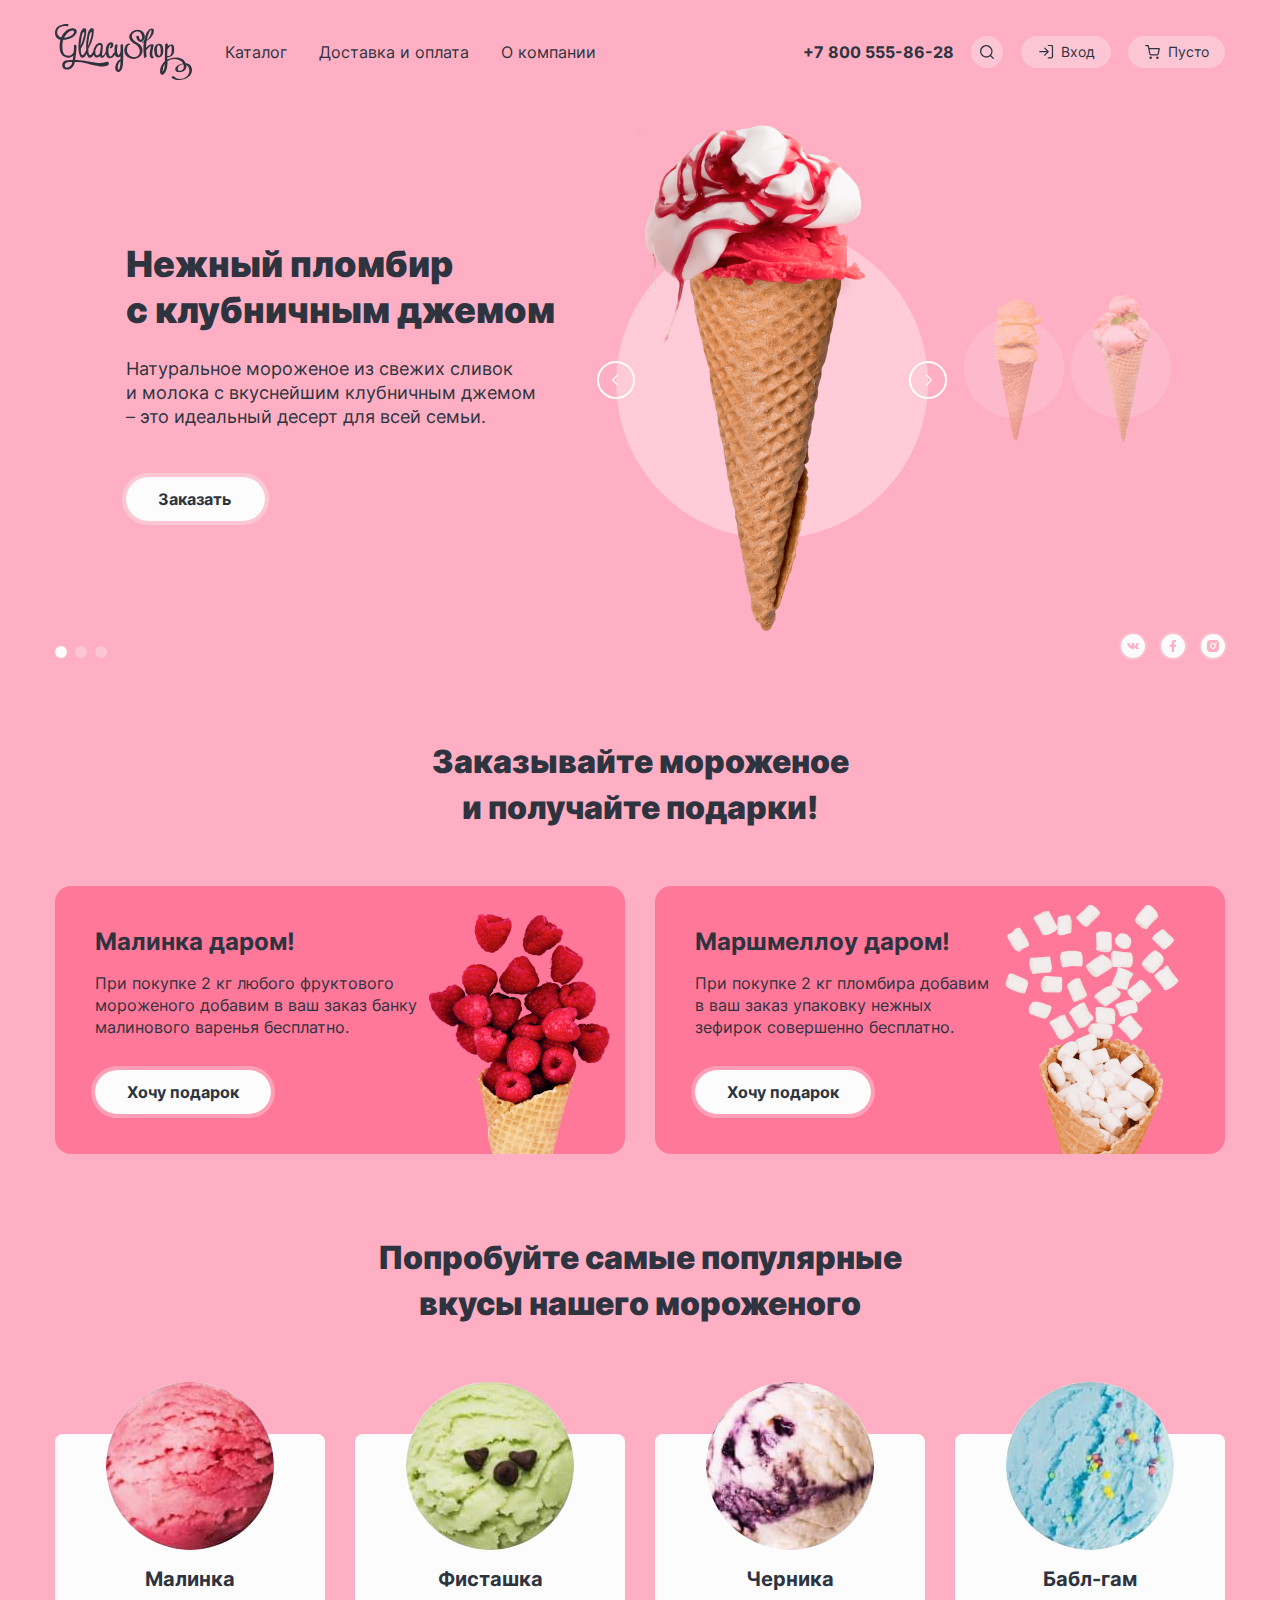
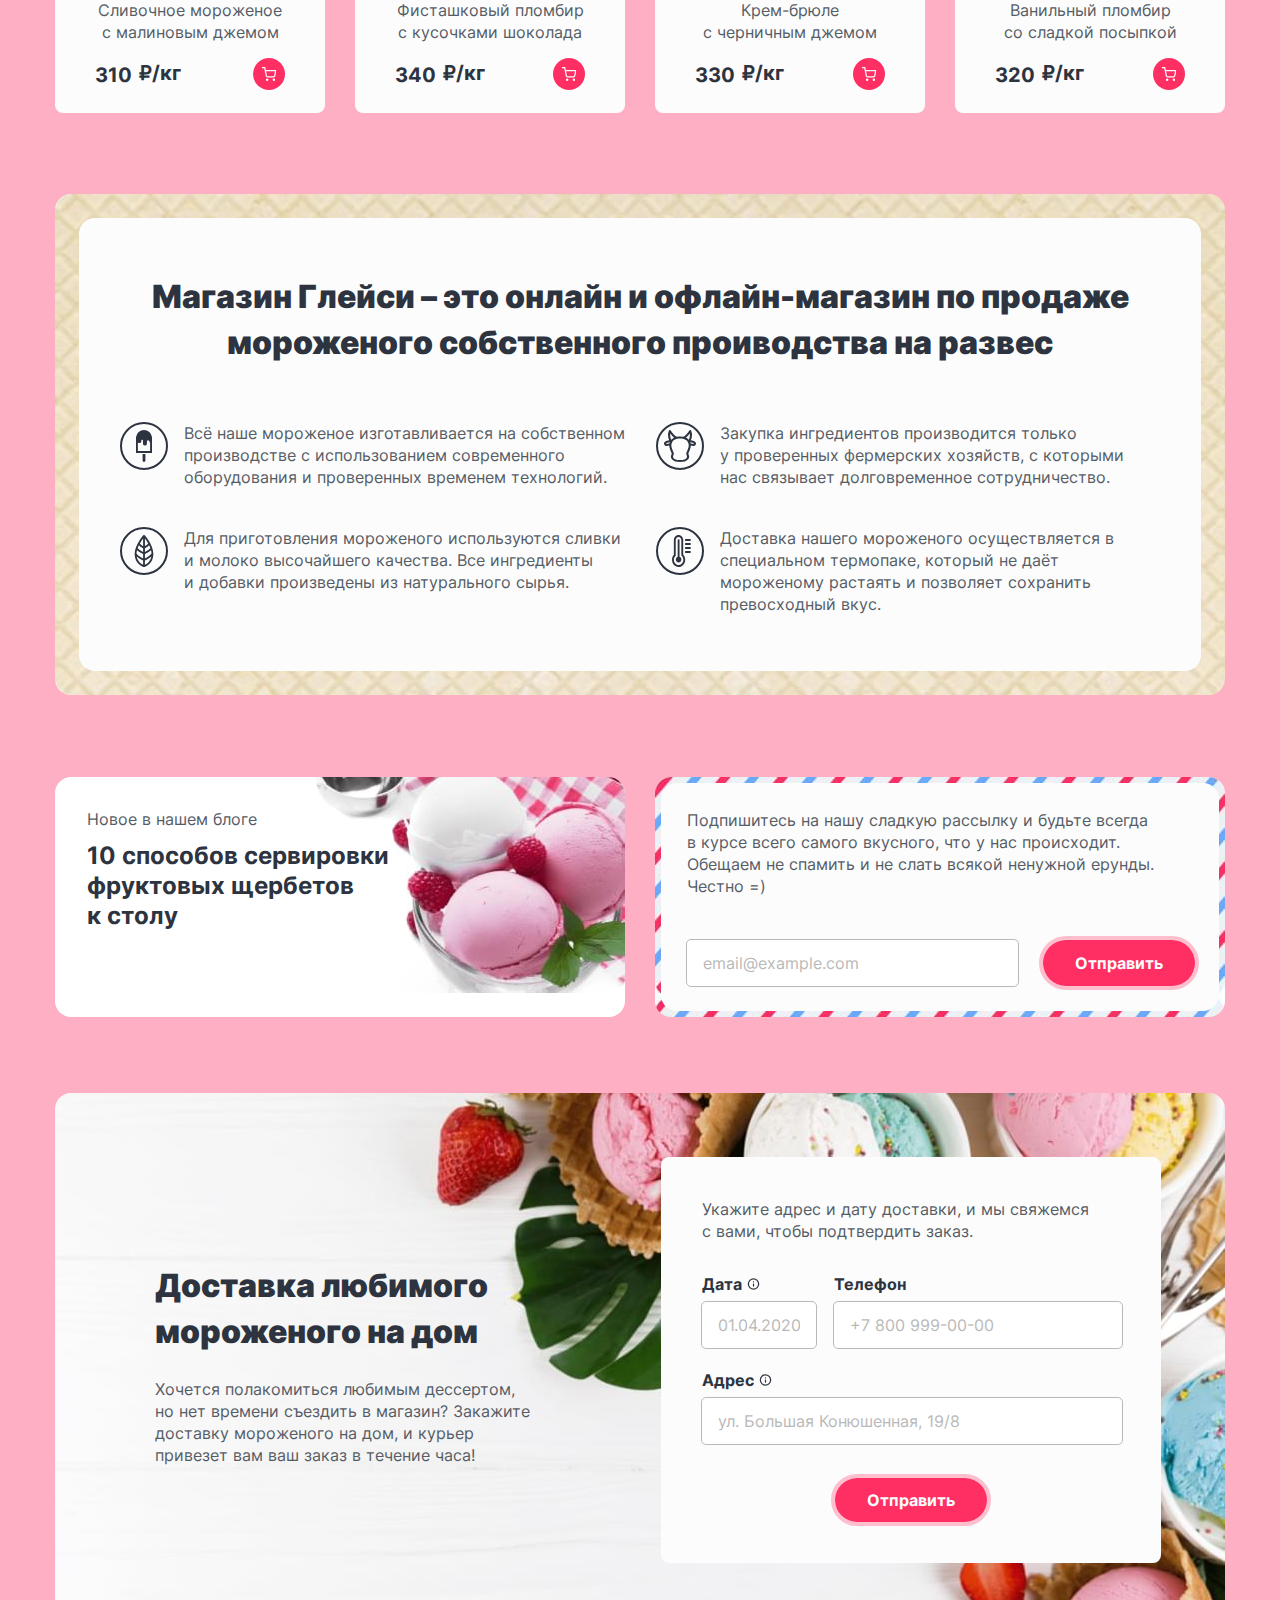
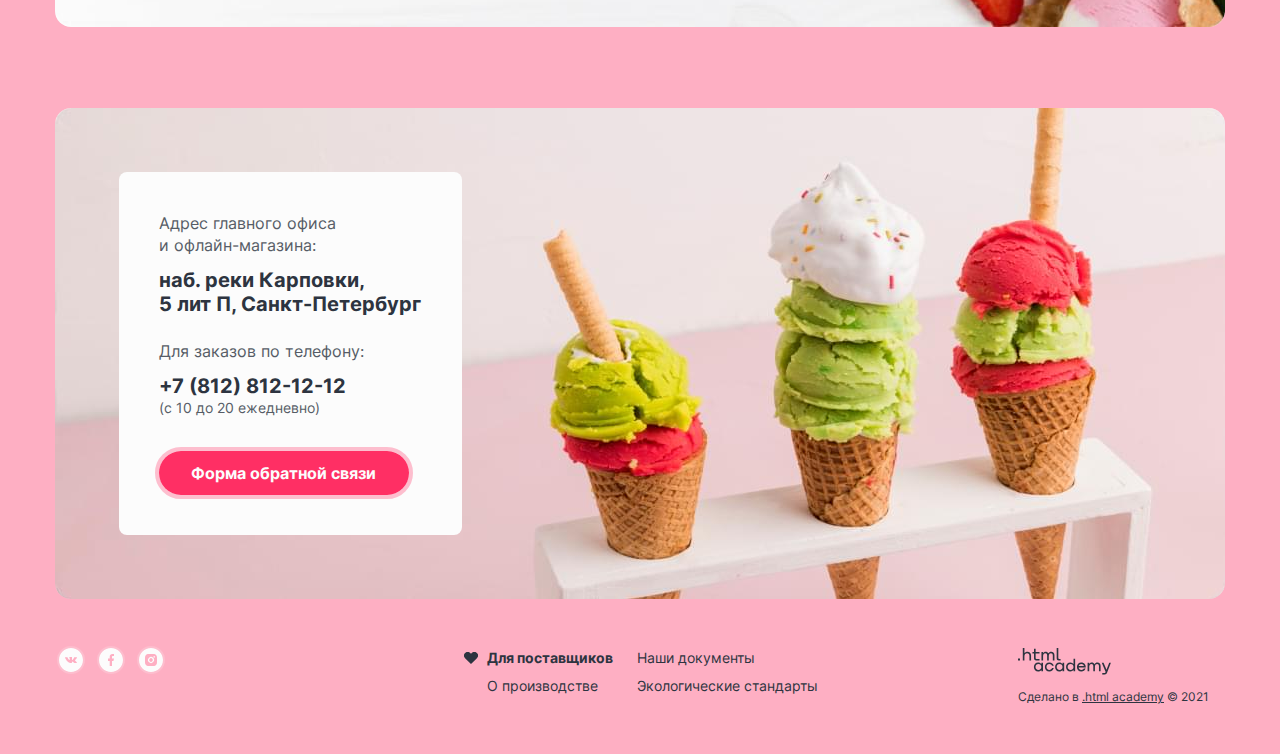
==== commit a9ae117c: "сделала правки" ====
--- a/index.html
+++ b/index.html
@@ -26,7 +26,7 @@
                   <a class="catalog-link" href="#">Сливочное</a>
                 </li>
                 <li class="catalog-item">
-                  <a class="catalog-link catalog-link--active" href="#">Щербеты</a>
+                  <a class="catalog-link" href="#">Щербеты</a>
                 </li>
                 <li class="catalog-item">
                   <a class="catalog-link" href="#">Фруктовый лед</a>
@@ -291,7 +291,7 @@
             </h3>
             <p class="product-about">Сливочное мороженое с малиновым джемом</p>
             <div class="product-description">
-              <p class="product-price">310 ₽/кг</p>
+              <p class="product-price"><span>310</span>₽/кг</p>
               <button class="product-button" type="button" aria-label="Добавить в корзину"></button>
             </div>
           </div>
@@ -304,7 +304,7 @@
             </h3>
             <p class="product-about">Фисташковый пломбир с кусочками шоколада</p>
             <div class="product-description">
-              <p class="product-price">340 ₽/кг</p>
+              <p class="product-price"><span>340</span>₽/кг</p>
               <button class="product-button" type="button" aria-label="Добавить в корзину"></button>
             </div>
           </div>
@@ -317,7 +317,7 @@
             </h3>
             <p class="product-about">Крем-брюле с&nbspчерничным джемом</p>
             <div class="product-description">
-              <p class="product-price">330 ₽/кг</p>
+              <p class="product-price"><span>330</span>₽/кг</p>
               <button class="product-button" type="button" aria-label="Добавить в корзину"></button>
             </div>
           </div>
@@ -330,7 +330,7 @@
             </h3>
             <p class="product-about">Ванильный пломбир со&nbspсладкой посыпкой</p>
             <div class="product-description">
-              <p class="product-price">320 ₽/кг</p>
+              <p class="product-price"><span>320</span>₽/кг</p>
               <button class="product-button" type="button" aria-label="Добавить в корзину"></button>
             </div>
           </div>
@@ -408,10 +408,10 @@
             Доставка любимого мороженого на дом
           </h2>
           <p>Хочется полакомиться любимым дессертом, но нет времени съездить в магазин? Закажите доставку мороженого на
-            дом и курьер привезет вам ваш заказ в течение часа!</p>
+            дом, и курьер привезет вам ваш заказ в течение часа!</p>
         </div>
         <div class="feedback">
-          <p>Укажите адрес и дату доставки, и мы свяжемся с вами, чтобы подтвердить заказ.</p>
+          <p>Укажите адрес и дату доставки, и мы свяжемся с&nbsp;вами, чтобы подтвердить заказ.</p>
           <form class="form" action="https://echo.htmlacademy.ru/" method="get">
             <ul class="form-list list-default">
               <li class="field">
@@ -455,8 +455,8 @@
           <h3 class="visually-hidden">
             Адрес магазина и форма обратной связи
           </h3>
-          <p class="office-text">Адрес главного офиса и офлайн-магазина:</p>
-          <a class="office-location" href="#">наб. Реки Карповки, 5 лит П, Санкт-Петербург</a>
+          <p class="office-text">Адрес главного офиса и&nbsp;офлайн-магазина:</p>
+          <a class="office-location" href="#">наб. реки Карповки, 5&nbsp;лит&nbsp;П, Санкт-Петербург</a>
           <p class="office-text">Для заказов по телефону:</p>
           <a class="office-tel" href="tel:+78128121212">+7 (812) 812-12-12</a>
           <p class="office-time">(с 10 до 20 ежедневно)</p>
@@ -495,7 +495,7 @@
       <a class="author-logo" href="https://htmlacademy.ru/">
         <img src="img/footer/logo-htmlacademy.svg" width="93" height="27" alt="Логотип академии">
       </a>
-      <p class="author-about">Сделано в <a href="https://htmlacademy.ru/" class="author-link">html academy</a> © 2021
+      <p class="author-about">Сделано в <a href="https://htmlacademy.ru/" class="author-link">.html academy</a> © 2021
       </p>
     </div>
   </footer>
@@ -527,7 +527,7 @@
               <label class="field-label visually-hidden" for="modal-text">
                 В свободной форме
               </label>
-              <textarea class="field-input field-input--text" type="text" placeholder="В свободной форме"
+              <textarea class="field-input field-input--text" placeholder="В свободной форме"
                 id="modal-text" name="modal-text"></textarea>
             </li>
           </ul>
@@ -538,7 +538,6 @@
       </div>
     </div>
   </div>
-
   <script src="js/script.js"></script>
 </body>
 
--- a/css/styles.css
+++ b/css/styles.css
@@ -287,7 +287,7 @@
   line-height: 20px;
   color: var(--color-extra-dark);
   text-decoration: none;
-  margin-right: 18px;
+  margin-right: 17px;
 }
 
 .interaction-item,
@@ -436,6 +436,7 @@
 }
 
 .cross-button--search {
+  display: none;
   position: absolute;
   top: 50%;
   right: 17px;
@@ -460,13 +461,17 @@
   transform: translate(-50%, -50%) rotate(-45deg);
 }
 
+.cross-button--show {
+  display: block;
+}
+
 .cross-button--search:hover span,
 .cross-button--search:focus span {
   opacity: 1;
 }
 
 .interaction-item:not(:last-child) {
-  margin-right: 18px;
+  margin-right: 17.5px;
 }
 
 .interaction-link {
@@ -659,6 +664,7 @@
 
 .slider-showroom {
   display: flex;
+  margin-bottom: 3px;
 }
 
 .slide {
@@ -733,7 +739,7 @@
   color: var(--color-extra-dark);
   max-width: 419px;
   margin: 0;
-  margin-bottom: 58px;
+  margin-bottom: 48px;
 }
 
 .slide-button {
@@ -742,7 +748,7 @@
 
 .slide-img {
   position: relative;
-  width: 350px;
+  width: 344px;
   padding-top: 20px;
 }
 
@@ -756,9 +762,9 @@
 .slide-img::before {
   position: absolute;
   content: "";
-  top: 50%;
+  top: 53%;
   left: 50%;
-  transform: translate(-50%, -50%);
+  transform: translate(-49%, -50%);
   border-radius: 50%;
   width: 312px;
   height: 312px;
@@ -822,7 +828,7 @@
 }
 
 .promo-button:not(.promo-button:disabled):hover::before,
-.promo-button:not(.promo-button:disabled):focus::before{
+.promo-button:not(.promo-button:disabled):focus::before {
   background-color: var(--color-extra-dark);
 }
 
@@ -835,13 +841,19 @@
   opacity: 0.4;
 }
 
+.slider-footer {
+  display: flex;
+  justify-content: space-between;
+}
+
 .slider-switcher {
   display: flex;
+  align-items: flex-end;
 }
 
 .slider-switch {
-  width: 11px;
-  height: 11px;
+  width: 12px;
+  height: 12px;
   background-color: var(--color-ghost);
   border: 1px solid transparent;
   border-radius: 50%;
@@ -922,7 +934,7 @@
 }
 
 .presents {
-  padding-top: 95px;
+  padding-top: 81px;
 }
 
 .presents-title {
@@ -981,7 +993,7 @@
 }
 
 .popular {
-  padding-top: 86px;
+  padding-top: 81px;
 }
 
 .popular-title {
@@ -999,7 +1011,7 @@
   display: grid;
   grid-template-columns: repeat(auto-fill, minmax(270px, 270px));
   justify-content: center;
-  grid-gap: 40px 30px;
+  grid-gap: 41px 30px;
 }
 
 .product-img {
@@ -1015,13 +1027,14 @@
 
 .product-content {
   background-color: var(--color-extra-light);
-  padding: 133px 40px 19px;
+  padding: 133px 40px 23px;
   border-radius: 8px;
 }
 
 .product-description {
   display: flex;
   justify-content: space-between;
+  align-items: center;
 }
 
 .product-button {
@@ -1061,8 +1074,13 @@
 }
 
 .product-about {
-  margin: 0 0 20px;
+  margin: 0 0 15px;
   text-align: center;
+}
+
+.product-about--thrash {
+  max-width: 150px;
+  margin: 0 auto 15px;
 }
 
 .product-price {
@@ -1073,8 +1091,14 @@
   margin: 0;
 }
 
+.product-price span {
+  display: inline-block;
+  vertical-align: middle;
+  margin-right: 7px;
+}
+
 .manufacture {
-  padding-top: 66px;
+  padding-top: 81px;
 }
 
 .manufacture-block {
@@ -1093,7 +1117,7 @@
 }
 
 .manufacture-title {
-  margin: 0 auto 55px;
+  margin: 0 auto 56px;
   text-align: center;
   max-width: 995px;
 }
@@ -1146,7 +1170,7 @@
 
 .blog {
   display: flex;
-  padding-top: 80px;
+  padding-top: 82px;
 }
 
 .new {
@@ -1189,11 +1213,11 @@
 .subscription-content {
   background-color: var(--color-extra-light);
   border-radius: 16px;
-  padding: 26px 15px 23px 26px;
+  padding: 26px 24px 25px 26px;
 }
 
 .subscription-content>p {
-  margin: 0 0 39px;
+  margin: 0 0 43px;
 }
 
 .subscription-form {
@@ -1226,25 +1250,25 @@
 }
 
 .delivery-title {
-  margin: 0 0 24px;
+  margin: 0 0 23px;
 }
 
 .feedback {
   max-width: 500px;
   background-color: var(--color-extra-light);
   border-radius: 8px;
-  padding: 40px;
+  padding: 41px;
 }
 
 .feedback>p {
-  margin-bottom: 30px;
+  margin-bottom: 32px;
 }
 
 .form-list {
   display: grid;
   grid-template-columns: 114px 288px;
-  gap: 16px;
-  margin-bottom: 30px;
+  gap: 22px 18px;
+  margin-bottom: 34px;
 }
 
 .field-input {
@@ -1255,8 +1279,8 @@
   color: var(--color-extra-dark);
   display: block;
   width: 100%;
-  height: 48px;
-  padding: 0 15px;
+  height: 46px;
+  padding: 0 16px;
   border: none;
   outline: 1px solid #b9b9b9;
   border-radius: 4px;
@@ -1353,7 +1377,7 @@
 }
 
 .contacts {
-  padding-top: 80px;
+  padding-top: 81px;
 }
 
 .contacts-content {
@@ -1392,24 +1416,26 @@
 
 .office-text {
   margin: 0 0 12px;
+  max-width: 205px;
 }
 
 .office-time {
   font-size: 14px;
   line-height: 20px;
-  margin: 0 0 32px;
+  margin: 0 0 33px;
 }
 
 .office-feedback {
   display: block;
   text-decoration: none;
+  max-width: 250px;
 }
 
 .page-footer {
   display: flex;
   flex-wrap: wrap;
   justify-content: space-between;
-  padding-top: 49px;
+  padding: 49px 43px 49px 34px;
   align-items: flex-start;
 }
 
@@ -1417,7 +1443,8 @@
   display: grid;
   grid-template-columns: auto auto;
   justify-content: center;
-  grid-gap: 8px 10px;
+  grid-gap: 8px 24px;
+  margin-left: 124px;
 }
 
 .info-link {
@@ -1440,7 +1467,7 @@
   position: absolute;
   top: 50%;
   transform: translate(-50%, -50%);
-  left: -19px;
+  left: -16px;
   background-color: var(--color-extra-dark);
   mask: url("../img/footer/icon-heart.svg") no-repeat center/cover;
   -webkit-mask: url("../img/footer/icon-heart.svg") no-repeat center/cover;
@@ -1450,10 +1477,26 @@
   font-size: 12px;
   line-height: 16px;
   color: var(--color-extra-dark);
+  margin: 0;
+}
+
+.author-logo {
+  display: block;
+  margin-bottom: 14px;
+}
+
+.author-logo img {
+  display: block;
+  width: 93px;
+  height: 27px;
 }
 
 .author-link {
   color: var(--color-extra-dark);
+}
+
+.author-info {
+  min-width: 194px;
 }
 
 .breadcrumbs {
@@ -1798,7 +1841,7 @@
 .pages {
   display: flex;
   flex-wrap: wrap;
-  padding-top: 56px;
+  padding-top: 58px;
   position: relative;
   padding-bottom: 81px;
 }
@@ -1810,7 +1853,7 @@
 }
 
 .show-more {
-  margin: 0 auto 0 42%;
+  margin: 0 auto 0 42.2%;
 }
 
 .pagination-button {
@@ -1865,11 +1908,11 @@
 
 .pagination-arrow--early {
   transform: rotate(180deg);
-  margin-right: 12px;
+  margin-right: 17px;
 }
 
 .pagination-arrow--next {
-  margin-left: 18px;
+  margin-left: 19px;
 }
 
 .pages::before {
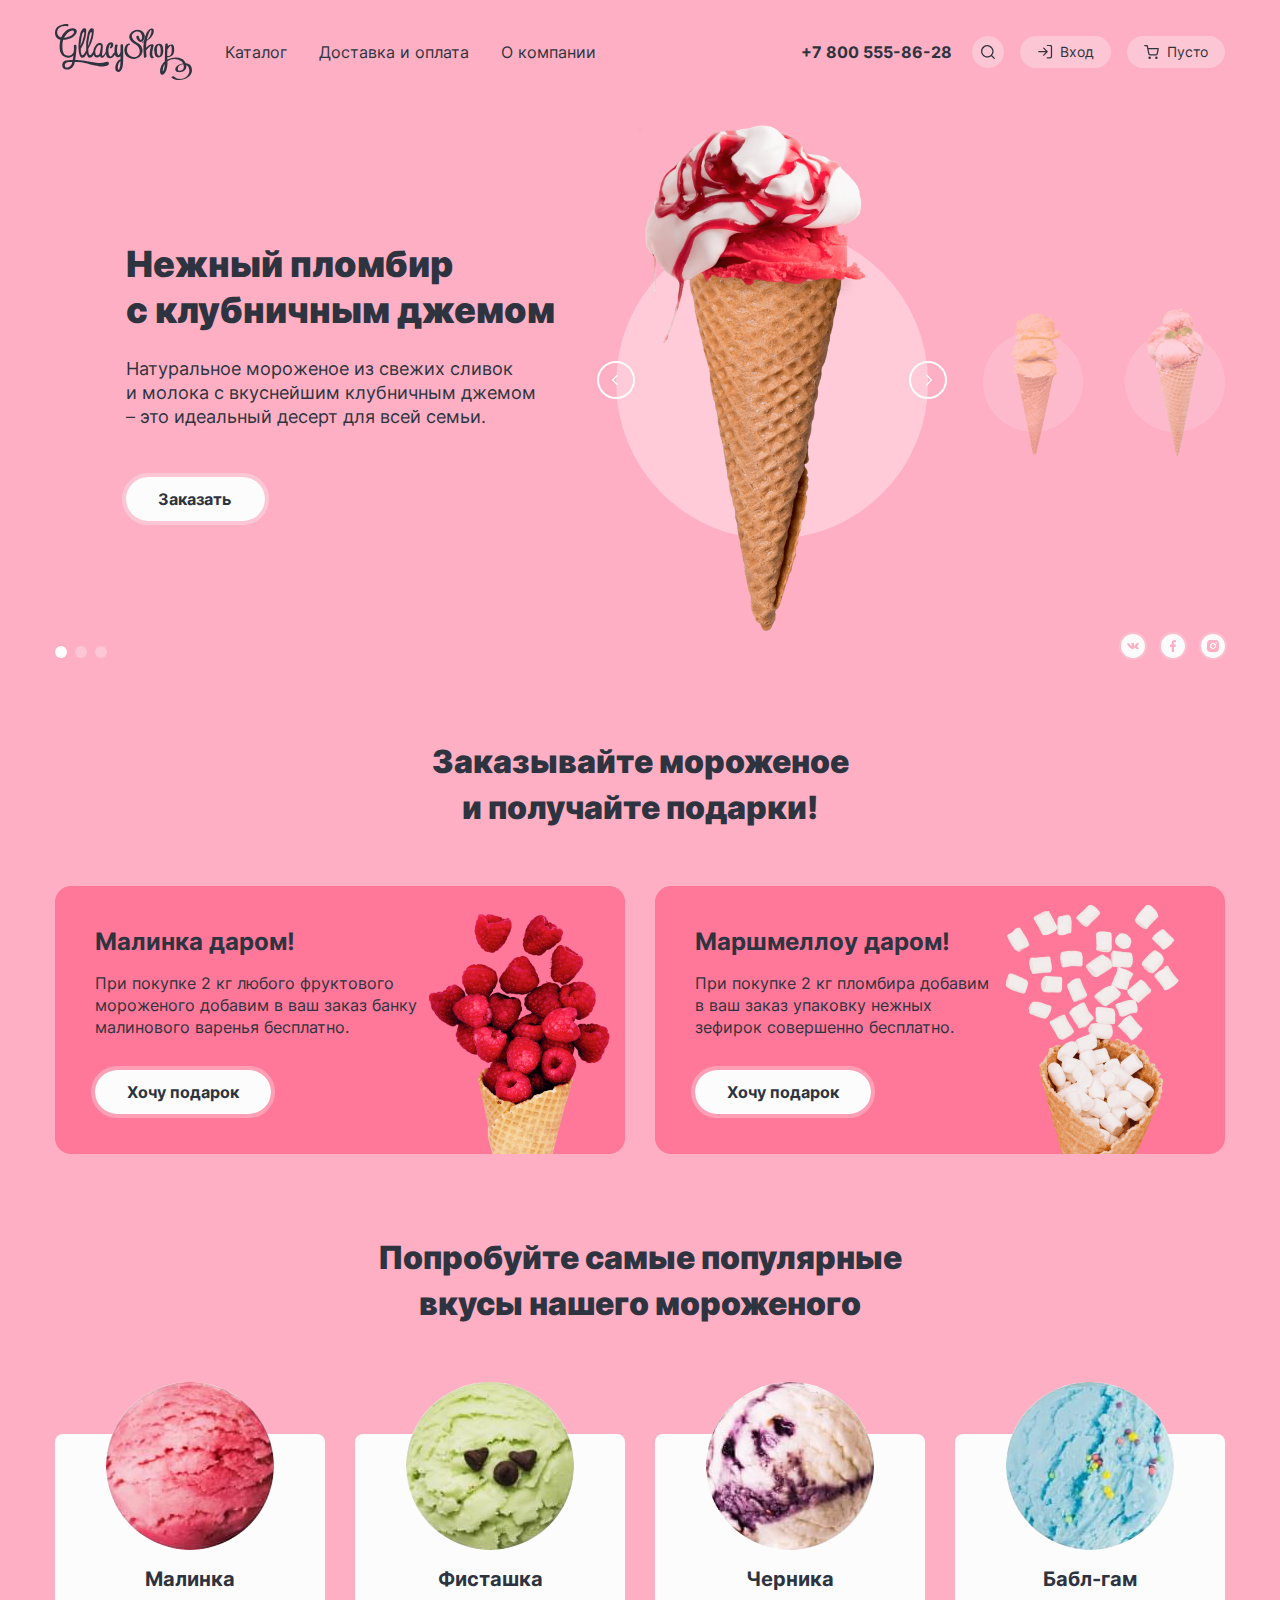
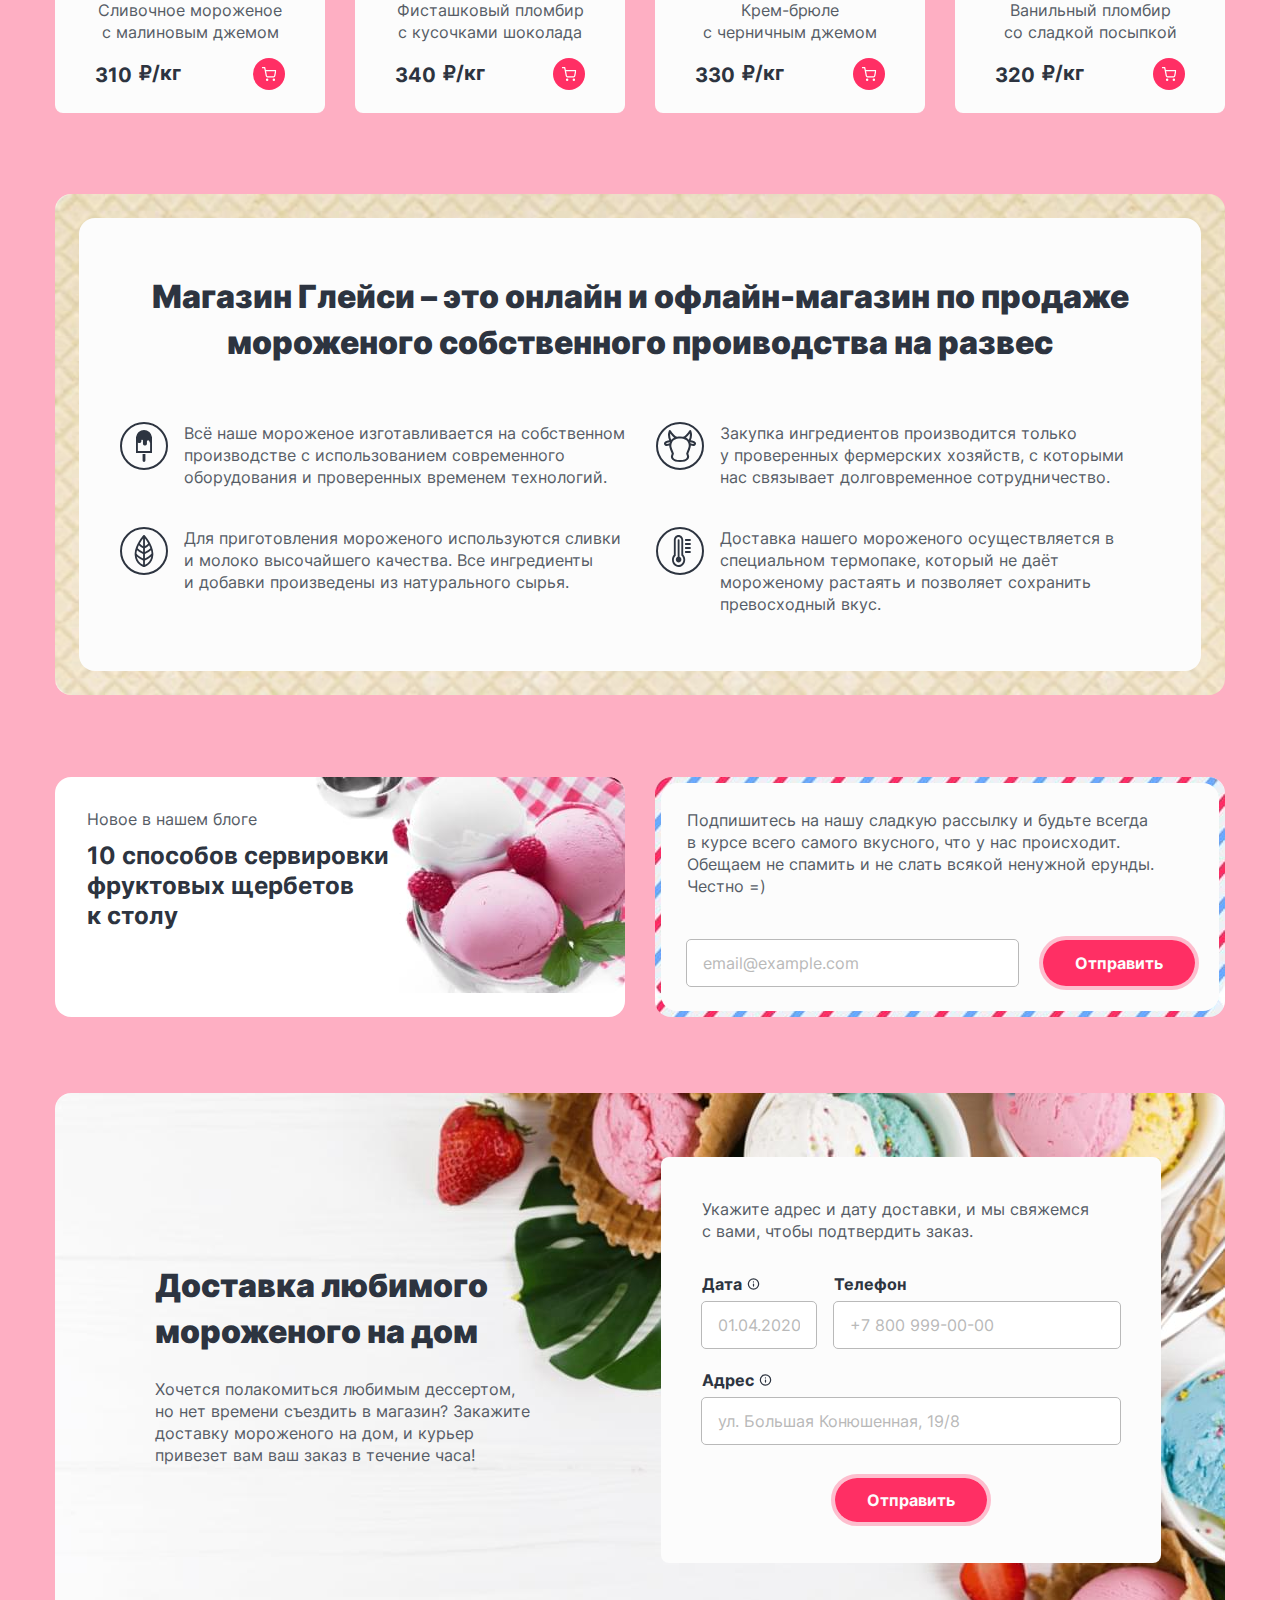
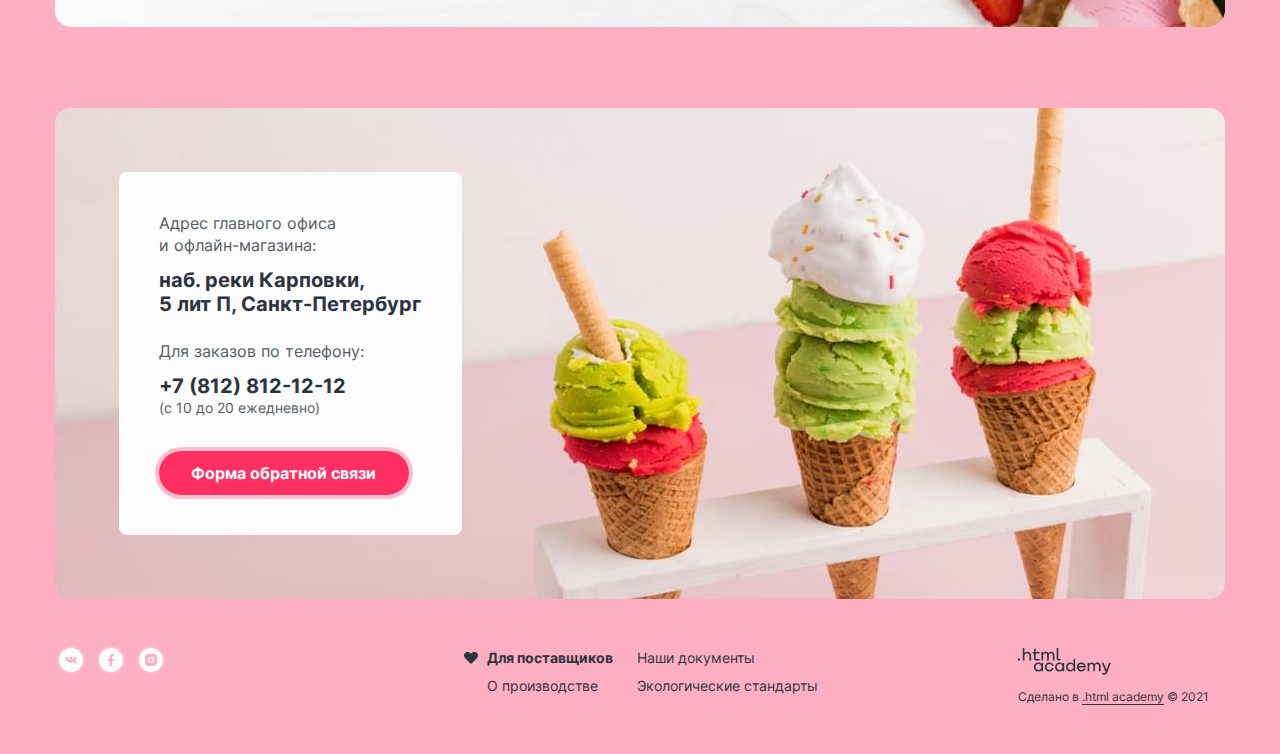
==== commit 3f8e75ef: "ПП макета" ====
--- a/index.html
+++ b/index.html
@@ -4,6 +4,8 @@
 <head>
   <meta charset="utf-8">
   <title>Глейси</title>
+  <link rel="icon" href="favicon.ico">
+  <link rel="icon" type="image/png" sizes="32x32" href="img/favicon-32.png">
   <link rel="stylesheet" href="css/styles.css">
 </head>
 
@@ -56,7 +58,7 @@
                   <label class="field-label visually-hidden" for="search">Поиск</label>
                   <input class="field-input field-input--search" type="search" placeholder="Поиск по сайту" id="search"
                     name="search">
-                  <button class="cross-button cross-button--search" type="button">
+                  <button class="cross-button cross-button--search" type="button" aria-label="Удалить текст">
                     <span></span>
                     <span></span>
                   </button>
@@ -74,15 +76,14 @@
                 <form class="login-form" action="https://echo.htmlacademy.ru/" method="GET">
                   <div class="field">
                     <label class="field-label visually-hidden" for="login">Email</label>
-                    <input class="field-input" type="email" placeholder="email@example.com
-                    " id="login" name="login">
+                    <input class="field-input" type="email" placeholder="email@example.com" id="login" name="login">
                   </div>
                   <div class="field">
                     <label class="field-label visually-hidden" for="password">Пароль</label>
                     <input class="field-input" type="password" placeholder="••••••" id="password" name="password">
                   </div>
                   <div class="login-footer">
-                    <button class="button button--red" type="button">Войти</button>
+                    <button class="button button--red" type="submit">Войти</button>
                     <div class="check-in">
                       <a href="#">Забыли пароль?</a>
                       <a href="#">Регистрация</a>
@@ -114,7 +115,7 @@
                           </div>
                         </div>
                         <p class="goods-price">310 ₽</p>
-                        <button class="cross-button goods-button" type="button">
+                        <button class="cross-button goods-button" type="button" aria-label="Удалить продукт">
                           <span></span>
                           <span></span>
                         </button>
@@ -130,7 +131,7 @@
                           </div>
                         </div>
                         <p class="goods-price">480 ₽</p>
-                        <button class="cross-button goods-button" type="button">
+                        <button class="cross-button goods-button" type="button" aria-label="Удалить продукт">
                           <span></span>
                           <span></span>
                         </button>
@@ -194,9 +195,8 @@
               <div class="slide slide--marshmallow">
                 <div class="slide-text">
                   <p class="slide-name">Карамельный пломбир с маршмеллоу</p>
-                  <p class="slide-description">Необычный сладкий дессерт с карамельный топпингом и кусочками зефира
-                    завоюет
-                    сердца сладкоежек всех возрастов.</p>
+                  <p class="slide-description">Необычный сладкий десерт с карамельным топпингом и кусочками зефира
+                    завоюет сердца сладкоежек всех возрастов.</p>
                   <a class="slide-button button" href="#">
                     Заказать
                   </a>
@@ -227,9 +227,9 @@
         </div>
         <div class="slider-footer">
           <div class="slider-switcher">
-            <button class="slider-switch slider-switch--active" id="switch-1" type="button"></button>
-            <button class="slider-switch" type="button" id="switch-2"></button>
-            <button class="slider-switch" type="button" id="switch-3"></button>
+            <button class="slider-switch slider-switch--active" id="switch-1" type="button" aria-label="Перейти к первому слайду"></button>
+            <button class="slider-switch" type="button" id="switch-2" aria-label="Перейти к второму слайду"></button>
+            <button class="slider-switch" type="button" id="switch-3" aria-label="Перейти к третьему слайду"></button>
           </div>
           <div class="socials">
             <a class="socials-link socials-link--vk" href="https://twitter.com/htmlacademy_ru"
@@ -240,7 +240,6 @@
               aria-label="Инстаграм"></a>
           </div>
         </div>
-      </div>
       </div>
     </section>
 
@@ -268,8 +267,8 @@
           </h3>
           <div class="offer-text">
             <p class="offer-name">Маршмеллоу даром!</p>
-            <p class="offer-description">При покупке 2 кг пломбира добавим в&nbspваш заказ упаковку нежных
-              зефирок&nbspсовершенно бесплатно.</p>
+            <p class="offer-description">При покупке 2 кг пломбира добавим в&nbsp;ваш заказ упаковку нежных
+              зефирок&nbsp;совершенно бесплатно.</p>
             <a class="offer-link button button--loadin" href="#">
               Хочу подарок
             </a>
@@ -315,7 +314,7 @@
             <h3 class="product-title">
               Черника
             </h3>
-            <p class="product-about">Крем-брюле с&nbspчерничным джемом</p>
+            <p class="product-about">Крем-брюле с&nbsp;черничным джемом</p>
             <div class="product-description">
               <p class="product-price"><span>330</span>₽/кг</p>
               <button class="product-button" type="button" aria-label="Добавить в корзину"></button>
@@ -328,7 +327,7 @@
             <h3 class="product-title">
               Бабл-гам
             </h3>
-            <p class="product-about">Ванильный пломбир со&nbspсладкой посыпкой</p>
+            <p class="product-about">Ванильный пломбир со&nbsp;сладкой посыпкой</p>
             <div class="product-description">
               <p class="product-price"><span>320</span>₽/кг</p>
               <button class="product-button" type="button" aria-label="Добавить в корзину"></button>
@@ -372,7 +371,7 @@
         <p class="new-info">Новое в нашем блоге</p>
         <a class="new-link" href="#">
           <h3 class="new-title">
-            10 способов сервировки фруктовых щербетов к&nbspстолу
+            10 способов сервировки фруктовых щербетов к&nbsp;столу
           </h3>
         </a>
       </div>
@@ -382,7 +381,7 @@
         </h3>
         <div class="subscription-content">
           <p>Подпишитесь на нашу сладкую рассылку и будьте всегда
-            в&nbspкурсе всего самого вкусного, что у нас происходит. Обещаем не спамить и не слать всякой ненужной
+            в&nbsp;курсе всего самого вкусного, что у нас происходит. Обещаем не спамить и не слать всякой ненужной
             ерунды.
             Честно =)</p>
           <form class="subscription-form" action="https://echo.htmlacademy.ru/" method="GET">
@@ -502,7 +501,7 @@
 
   <div class="modal" id="modalContacts">
     <div class="modal-window">
-      <button class="cross-button cross-button--modal" type="button">
+      <button class="cross-button cross-button--modal " type="button" aria-label="Закрыть окно">
         <span></span>
         <span></span>
       </button>
@@ -527,8 +526,8 @@
               <label class="field-label visually-hidden" for="modal-text">
                 В свободной форме
               </label>
-              <textarea class="field-input field-input--text" placeholder="В свободной форме"
-                id="modal-text" name="modal-text"></textarea>
+              <textarea class="field-input field-input--text" placeholder="В свободной форме" id="modal-text"
+                name="modal-text"></textarea>
             </li>
           </ul>
           <button class="button button--red modal-submit" type="submit">
--- a/css/styles.css
+++ b/css/styles.css
@@ -287,7 +287,7 @@
   line-height: 20px;
   color: var(--color-extra-dark);
   text-decoration: none;
-  margin-right: 17px;
+  margin-right: 20px;
 }
 
 .interaction-item,
@@ -471,7 +471,7 @@
 }
 
 .interaction-item:not(:last-child) {
-  margin-right: 17.5px;
+  margin-right: 16px;
 }
 
 .interaction-link {
@@ -490,7 +490,7 @@
 .interaction-link--cart,
 .interaction-link--login,
 .interaction-link--full {
-  padding: 6px 16px 6px 40px;
+  padding: 6px 17px 6px 40px;
 }
 
 .interaction-link--search {
@@ -672,7 +672,7 @@
 }
 
 .slider-frontline {
-  margin-right: 40px;
+  margin-right: 42px;
 }
 
 .slide--active {
@@ -682,15 +682,16 @@
 .slider-cover {
   display: flex;
   align-items: center;
+  padding-top: 28px;
 }
 
 .slider-preview {
   position: relative;
-  width: 100%;
+  width: 100px;
 }
 
 .slider-preview:not(:last-child) {
-  margin-right: 41px;
+  margin-right: 42px;
 }
 
 .slider-preview img {
@@ -718,10 +719,10 @@
 }
 
 .slide-text {
-  max-width: 500px;
+  width: 510px;
   padding-top: 137px;
   padding-left: 71px;
-  margin-right: 42px;
+  margin-right: 32px;
 }
 
 .slide-name {
@@ -1266,7 +1267,7 @@
 
 .form-list {
   display: grid;
-  grid-template-columns: 114px 288px;
+  grid-template-columns: 114px 286px;
   gap: 22px 18px;
   margin-bottom: 34px;
 }
@@ -1493,6 +1494,18 @@
 
 .author-link {
   color: var(--color-extra-dark);
+  position: relative;
+  text-decoration: none;
+}
+
+.author-link::before {
+  position: absolute;
+  content: "";
+  top: 100%;
+  left: 0;
+  background-color: var(--color-extra-dark);
+  width: 100%;
+  height: 1px;
 }
 
 .author-info {
@@ -1570,7 +1583,7 @@
 }
 
 .filter-field:not(:last-child) {
-  margin-right: 20px;
+  margin-right: 24px;
 }
 
 .filter-label {
@@ -1612,14 +1625,22 @@
 
 .range {
   background-color: var(--color-ghost);
-  width: 201px;
+  width: 198px;
   height: 36px;
-  padding: 10px 15px 10px 19px;
+  padding: 10px 19px 10px 17px;
   border-radius: 20px;
 }
 
 .price p {
-  margin: 0 0 8px 21px;
+  margin: 0 0 8px 18px;
+}
+
+.price .catalog-filter-input {
+  margin-right: 3px;
+}
+
+.price .catalog-filter-label:first-child {
+  margin-right: 2px;
 }
 
 .price-field {
@@ -1679,7 +1700,7 @@
 }
 
 .catalog-filter-title {
-  margin: 0 0 8px 18px;
+  margin: 0 0 8px 14px;
 }
 
 .catalog-filter-list {
@@ -1696,7 +1717,7 @@
 }
 
 .catalog-filter-item:not(:last-child) {
-  margin-right: 16px;
+  margin-right: 17px;
 }
 
 .control {
@@ -1704,7 +1725,7 @@
   font-size: 14px;
   line-height: 20px;
   color: var(--color-extra-dark);
-  padding-left: 25px;
+  padding-left: 24px;
 }
 
 .control::before {
@@ -1793,7 +1814,15 @@
 }
 
 .filter-footer .catalog-filter-list {
-  margin-right: 20px;
+  margin-right: 24px;
+}
+
+.filter-footer .catalog-filter-item:not(:last-child) {
+  margin-right: 16px;
+}
+
+.filter-footer .catalog-filter-item:nth-child(2) {
+  margin-right: 24px;
 }
 
 .sorting-type {
@@ -1811,7 +1840,7 @@
   background-color: var(--color-ghost);
   border: 2px solid var(--color-extra-light);
   border-radius: 20px;
-  width: 194px;
+  width: 190px;
   padding: 6px;
   transition: all 0.3s;
   cursor: pointer;
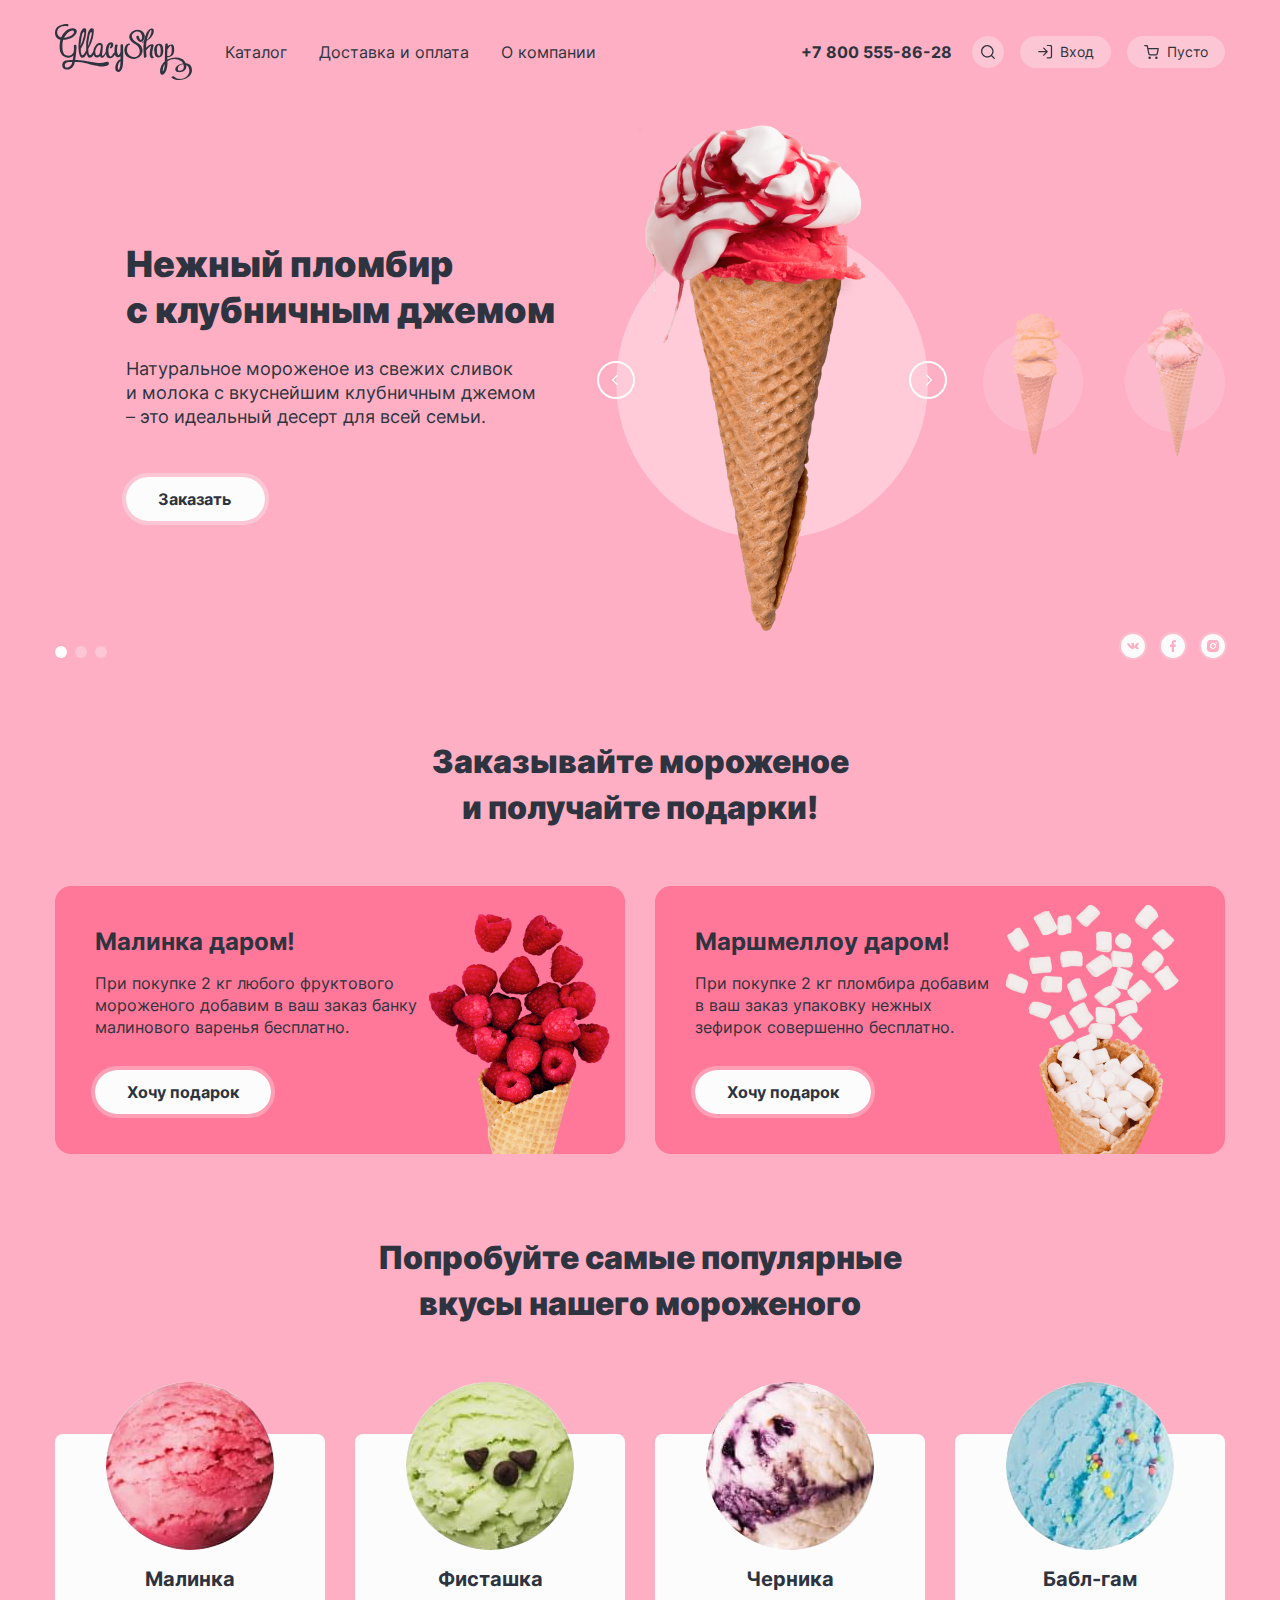
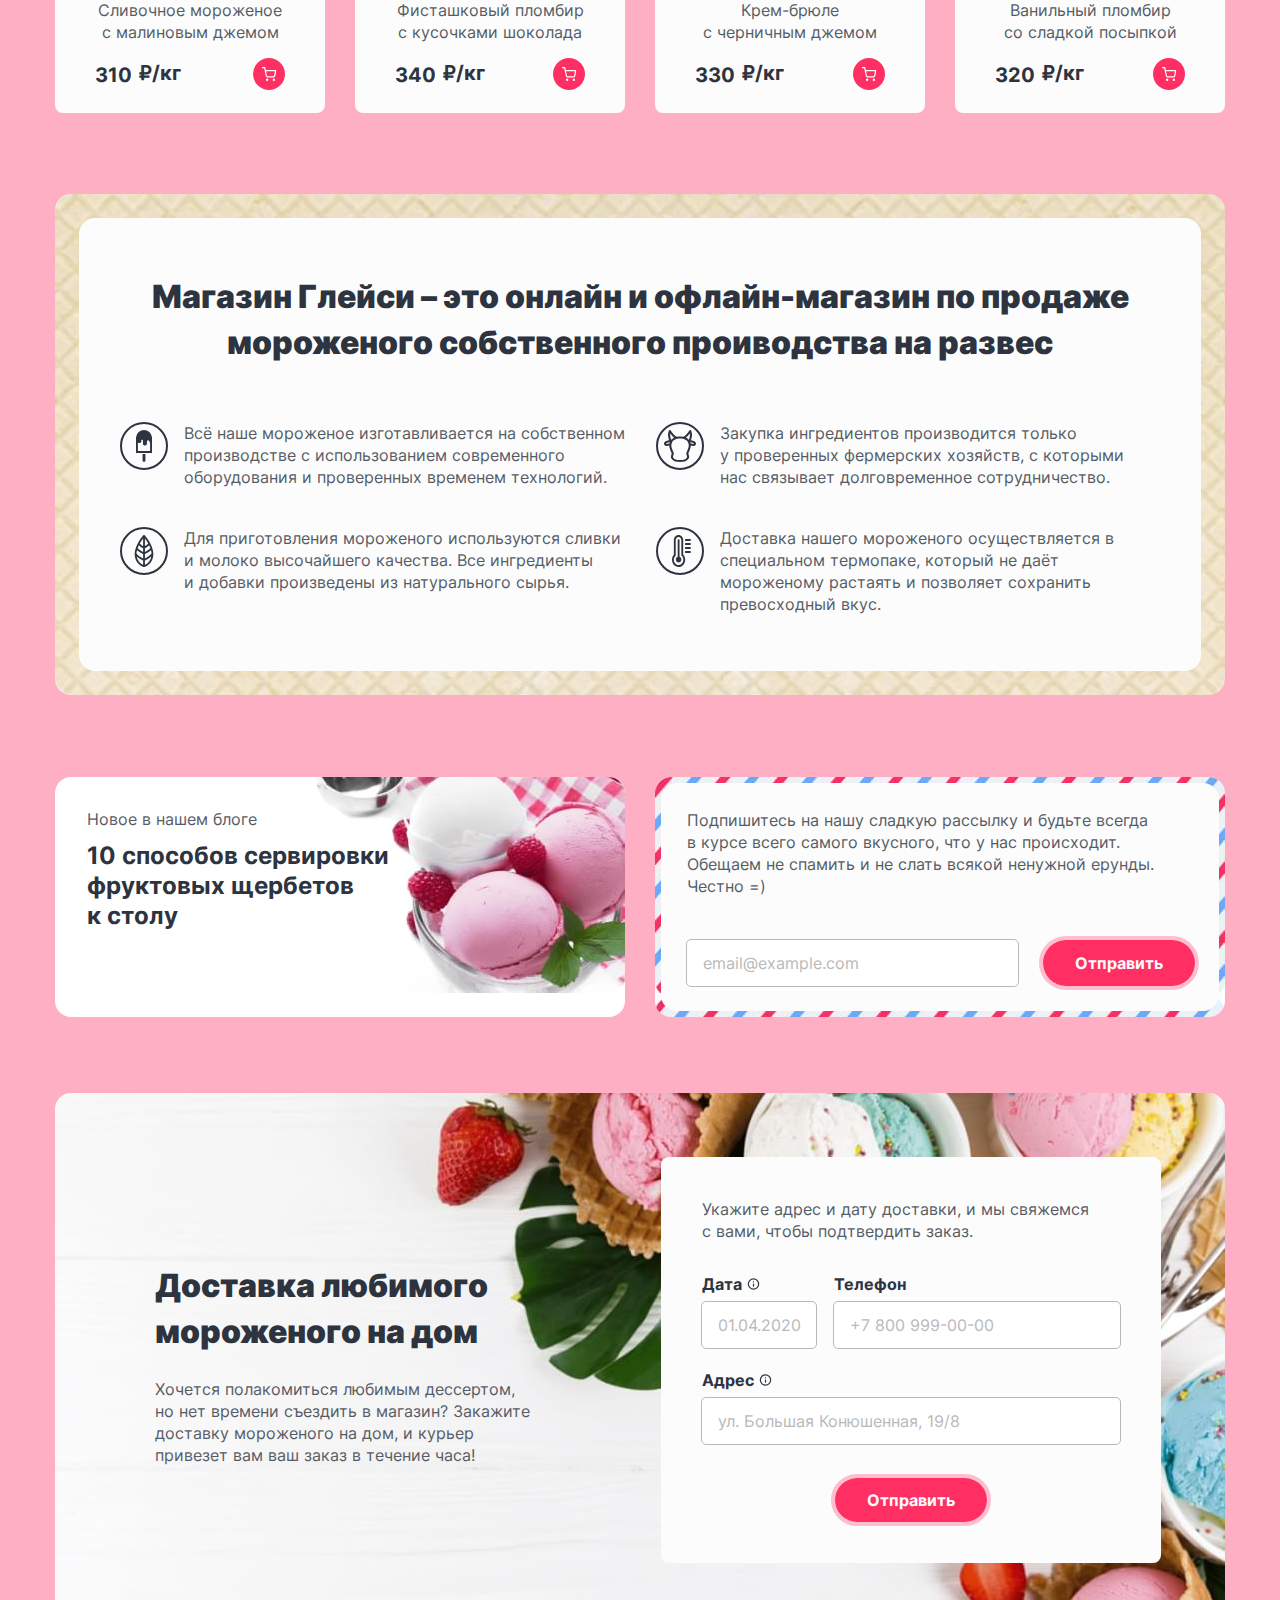
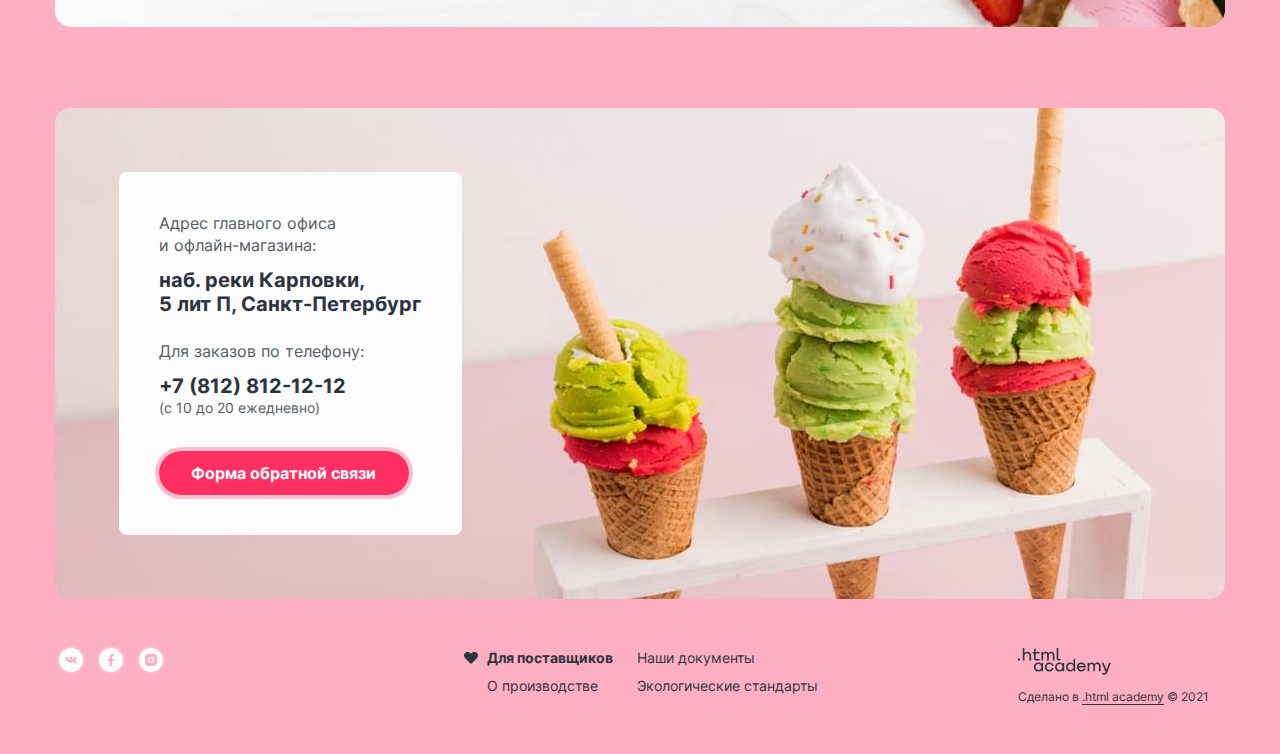
==== commit f63a160b: "Правки для итоговой проверки" ====
--- a/index.html
+++ b/index.html
@@ -55,6 +55,7 @@
             <div class="popup-content">
               <form class="search-form" action="https://echo.htmlacademy.ru/" method="GET">
                 <div class="field">
+                  <!--Для состояния поля "Ошибка" и "Ошибка и наведение" в input добавляется класс .field-input--error -->
                   <label class="field-label visually-hidden" for="search">Поиск</label>
                   <input class="field-input field-input--search" type="search" placeholder="Поиск по сайту" id="search"
                     name="search">
@@ -227,7 +228,8 @@
         </div>
         <div class="slider-footer">
           <div class="slider-switcher">
-            <button class="slider-switch slider-switch--active" id="switch-1" type="button" aria-label="Перейти к первому слайду"></button>
+            <button class="slider-switch slider-switch--active" id="switch-1" type="button"
+              aria-label="Перейти к первому слайду"></button>
             <button class="slider-switch" type="button" id="switch-2" aria-label="Перейти к второму слайду"></button>
             <button class="slider-switch" type="button" id="switch-3" aria-label="Перейти к третьему слайду"></button>
           </div>
@@ -243,7 +245,7 @@
       </div>
     </section>
 
-    <section class="presents block container">
+    <section class="presents container">
       <h2 class="presents-title title">
         Заказывайте мороженое и получайте подарки!
       </h2>
@@ -277,7 +279,7 @@
       </div>
     </section>
 
-    <section class="popular container block">
+    <section class="popular container">
       <h2 class="popular-title title">
         Попробуйте самые популярные вкусы нашего мороженого
       </h2>
@@ -337,7 +339,7 @@
       </div>
     </section>
 
-    <article class="manufacture container block">
+    <article class="manufacture container">
       <div class="manufacture-block">
         <div class="manufacture-content">
           <h2 class="manufacture-title title">
@@ -366,7 +368,7 @@
       </div>
     </article>
 
-    <section class="blog container block">
+    <section class="blog container">
       <div class="new">
         <p class="new-info">Новое в нашем блоге</p>
         <a class="new-link" href="#">
@@ -400,7 +402,7 @@
       </article>
     </section>
 
-    <section class="connection container block">
+    <section class="connection container">
       <div class="connection-content">
         <div class="delivery">
           <h2 class="delivery-title title">
@@ -445,7 +447,7 @@
       </div>
     </section>
 
-    <section class="contacts container block">
+    <section class="contacts container">
       <div class="contacts-content">
         <h2 class="visually-hidden">
           Контакты
@@ -501,7 +503,7 @@
 
   <div class="modal" id="modalContacts">
     <div class="modal-window">
-      <button class="cross-button cross-button--modal " type="button" aria-label="Закрыть окно">
+      <button class="cross-button cross-button--modal" type="button" aria-label="Закрыть окно">
         <span></span>
         <span></span>
       </button>
--- a/css/styles.css
+++ b/css/styles.css
@@ -131,24 +131,31 @@
   outline-color: var(--color-extra-bright);
 }
 
-.product-button:hover {
+.product-button:hover:not(.product-button:disabled) {
   background-color: var(--color-ghost);
   outline: 2px solid var(--color-extra-bright);
 }
 
-.product-button:hover:not(:focus):before {
+.product-button:hover:not(:focus):not(.product-button:disabled)::before {
   background-color: var(--color-extra-dark);
 }
 
+.product-button:disabled {
+  background-color: var(--color-basic-neutral);
+}
+
+.product-button:disabled::before {
+  background-color: var(--color-basic-dark);
+}
+
 .button--red:focus,
-.product-button:focus {
+.product-button:focus:not(.product-button:disabled) {
   color: var(--color-extra-light);
   background-color: var(--color-extra-bright);
   outline: 2px solid var(--color-extra-dark);
 }
 
-.button--red:disabled,
-.product-button:disabled {
+.button--red:disabled {
   color: var(--color-basic-dark);
   background-color: var(--color-basic-neutral);
   outline: 4px solid var(--color-disabled);
@@ -237,6 +244,7 @@
 .navigation-list {
   display: flex;
   flex-wrap: wrap;
+  max-width: 590px;
 }
 
 .interaction {
@@ -369,14 +377,15 @@
   margin: 0 0 31px;
   font-size: 24px;
   line-height: 30px;
+  font-weight: 700;
 }
 
 .login-form .field:not(:last-child) {
-  margin-bottom: 16px;
-}
-
-.login-form .field:last-child {
-  margin-bottom: 28px;
+  margin-bottom: 18px;
+}
+
+.login-form .field:nth-child(2) {
+  margin-bottom: 33px;
 }
 
 .login-footer {
@@ -386,7 +395,7 @@
 .login-footer button {
   margin-right: 22px;
   width: 115px;
-  padding: 12px 29px;
+  padding: 12px 33px;
 }
 
 .check-in a {
@@ -527,8 +536,8 @@
 }
 
 .cart-list {
-  padding-bottom: 31px;
-  margin-bottom: 28px;
+  padding-bottom: 30px;
+  margin-bottom: 30px;
   border-bottom: 1px solid #e7e7e7;
 }
 
@@ -599,7 +608,7 @@
   line-height: 22px;
   font-weight: 700;
   color: var(--color-extra-dark);
-  margin: 5px 0 0 0;
+  margin: 6px 2px 0 0;
 }
 
 .interaction-link::before {
@@ -879,8 +888,10 @@
 }
 
 .socials {
-  display: flex;
-  justify-content: flex-end;
+  display: grid;
+  grid-template-columns: repeat(auto-fill, minmax(24px, 24px));
+  gap: 16px 16px;
+  max-width: 111px;
 }
 
 .socials-link {
@@ -1217,7 +1228,7 @@
   padding: 26px 24px 25px 26px;
 }
 
-.subscription-content>p {
+.subscription-content > p {
   margin: 0 0 43px;
 }
 
@@ -1261,7 +1272,7 @@
   padding: 41px;
 }
 
-.feedback>p {
+.feedback > p {
   margin-bottom: 32px;
 }
 
@@ -1281,7 +1292,7 @@
   display: block;
   width: 100%;
   height: 46px;
-  padding: 0 16px;
+  padding: 0 14px 0 16px;
   border: none;
   outline: 1px solid #b9b9b9;
   border-radius: 4px;
@@ -1297,16 +1308,16 @@
   outline: 2px solid var(--color-extra-dark);
 }
 
-.field-input:invalid {
+.field-input--error {
   outline: 1px solid #EA5454;
 }
 
-.field-input:hover:invalid {
+.field-input--error:hover {
   outline: 2px solid #EA5454;
 }
 
 .field-input:disabled {
-  background-color: var(--color-basic-neutral);
+  background-color: #e7e7e7;
 }
 
 .field-input:disabled::placeholder {
@@ -1446,6 +1457,7 @@
   justify-content: center;
   grid-gap: 8px 24px;
   margin-left: 124px;
+  width: 365px;
 }
 
 .info-link {
@@ -1577,13 +1589,10 @@
 }
 
 .filter-header {
-  display: flex;
-  flex-wrap: wrap;
+  display: grid;
+  grid-template-columns: 195px 198px 366px;
+  gap: 24px;
   margin-bottom: 15px;
-}
-
-.filter-field:not(:last-child) {
-  margin-right: 24px;
 }
 
 .filter-label {
@@ -1621,6 +1630,7 @@
   padding: 0;
   border: none;
   background-color: transparent;
+  color: var(--color-extra-dark);
 }
 
 .range {
@@ -1713,7 +1723,6 @@
 
 .catalog-filter-item input:checked~.control::before {
   background-image: radial-gradient(var(--color-extra-dark) 0, var(--color-extra-dark) 3px, transparent 3px, transparent 100%);
-  ;
 }
 
 .catalog-filter-item:not(:last-child) {
@@ -1808,13 +1817,10 @@
 }
 
 .filter-footer {
-  display: flex;
-  flex-wrap: wrap;
-  align-items: flex-end;
-}
-
-.filter-footer .catalog-filter-list {
-  margin-right: 24px;
+  display: grid;
+  grid-template-columns: 596px 190px;
+  gap: 23px;
+  align-items: end;
 }
 
 .filter-footer .catalog-filter-item:not(:last-child) {
@@ -1841,6 +1847,7 @@
   border: 2px solid var(--color-extra-light);
   border-radius: 20px;
   width: 190px;
+  height: 36px;
   padding: 6px;
   transition: all 0.3s;
   cursor: pointer;
@@ -1975,7 +1982,7 @@
   position: relative;
   width: 570px;
   height: 545px;
-  padding: 64px 61px 64px 64px;
+  padding: 64px;
   border-radius: 8px;
   background-color: var(--color-extra-light);
   box-shadow: 0 15px 40px #2d34401f;
@@ -1984,9 +1991,9 @@
 .cross-button--modal {
   position: absolute;
   top: 35px;
-  right: 36px;
-  width: 12px;
-  height: 12px;
+  right: 35px;
+  width: 14px;
+  height: 14px;
 }
 
 .cross-button--modal span {
@@ -1998,11 +2005,15 @@
   line-height: 30px;
   font-weight: 700;
   color: var(--color-extra-dark);
-  margin: 0 0 32px;
+  margin: 0 0 33px;
 }
 
 .modal-list {
-  margin-bottom: 24px;
+  margin-bottom: 34px;
+}
+
+.modal-list input {
+  margin-bottom: 18px;
 }
 
 .modal-list li:not(:last-child) {
@@ -2010,14 +2021,14 @@
 }
 
 .field-input--text {
-  height: 149px;
+  height: 147px;
   resize: none;
   padding-top: 14px;
   padding-bottom: 14px;
 }
 
 .modal-submit {
-  width: 152px;
+  width: 148px;
   padding: 10px;
   margin-left: auto;
 }
